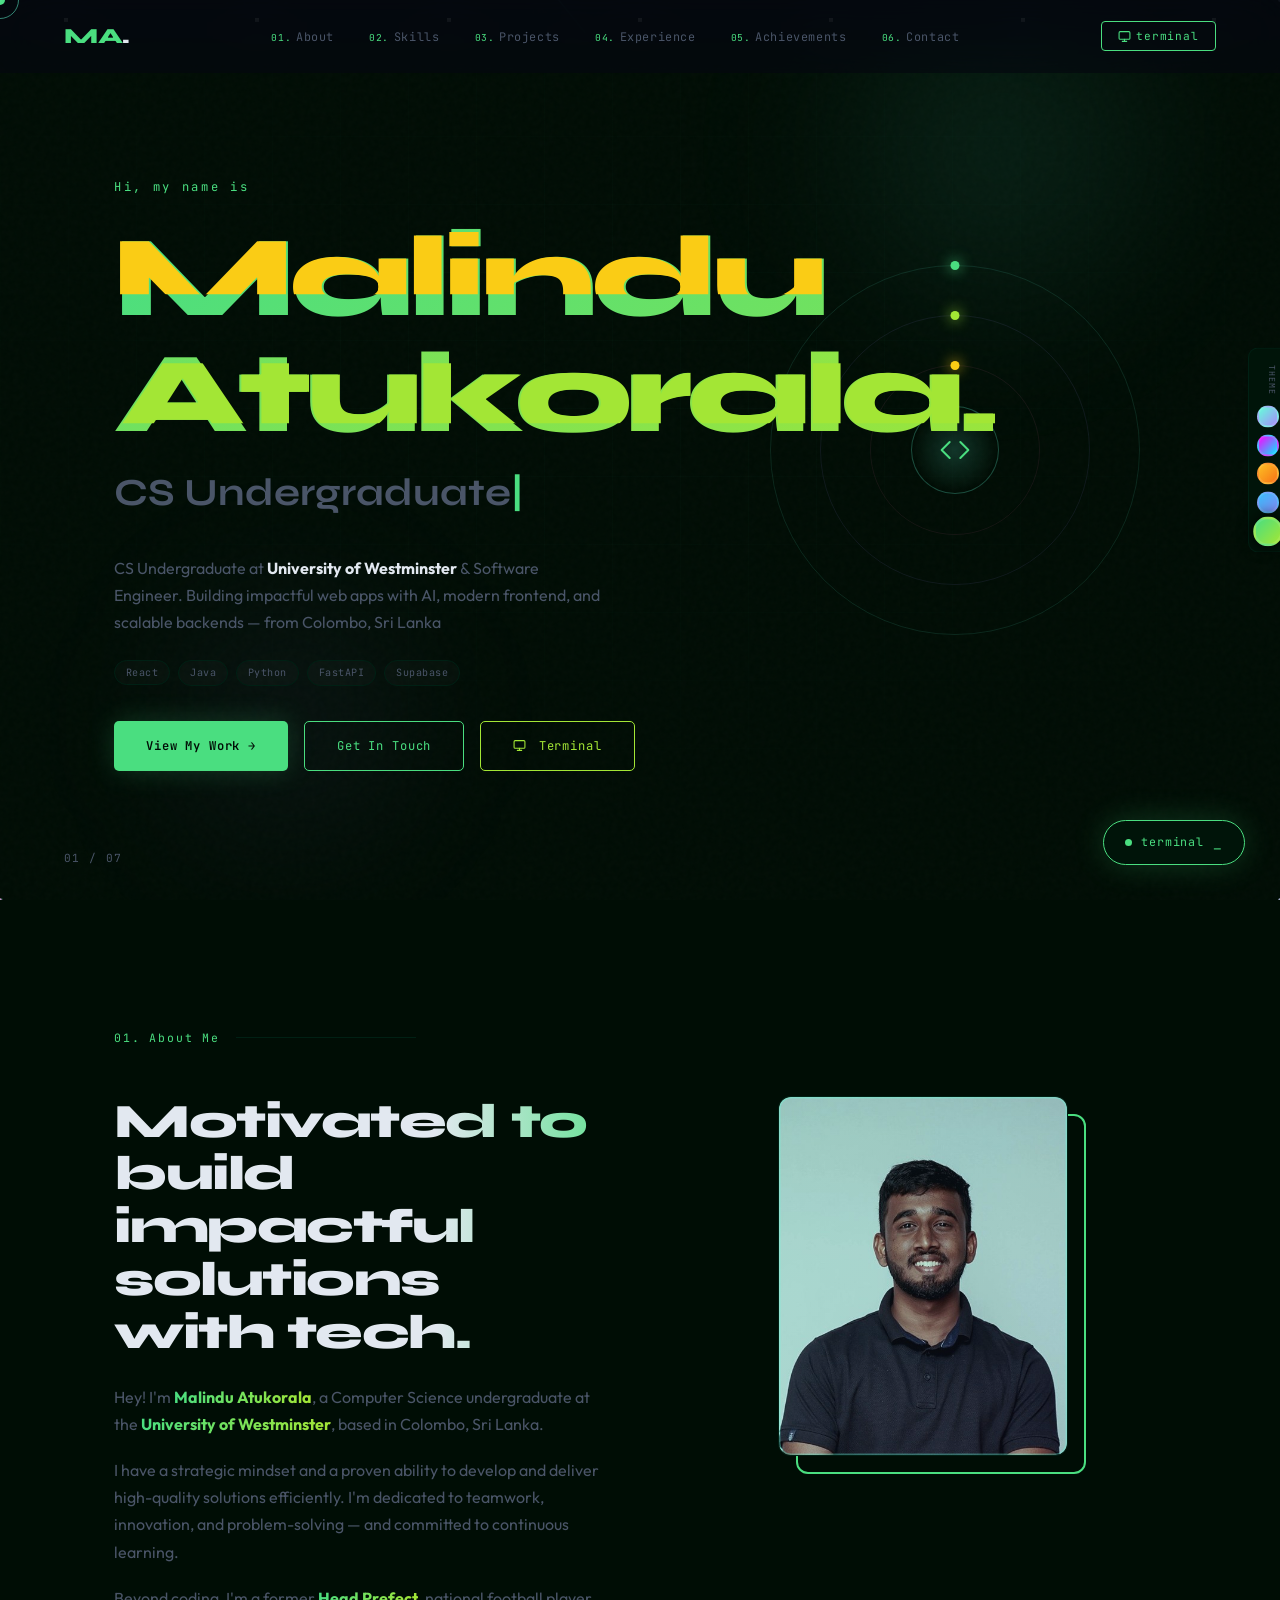
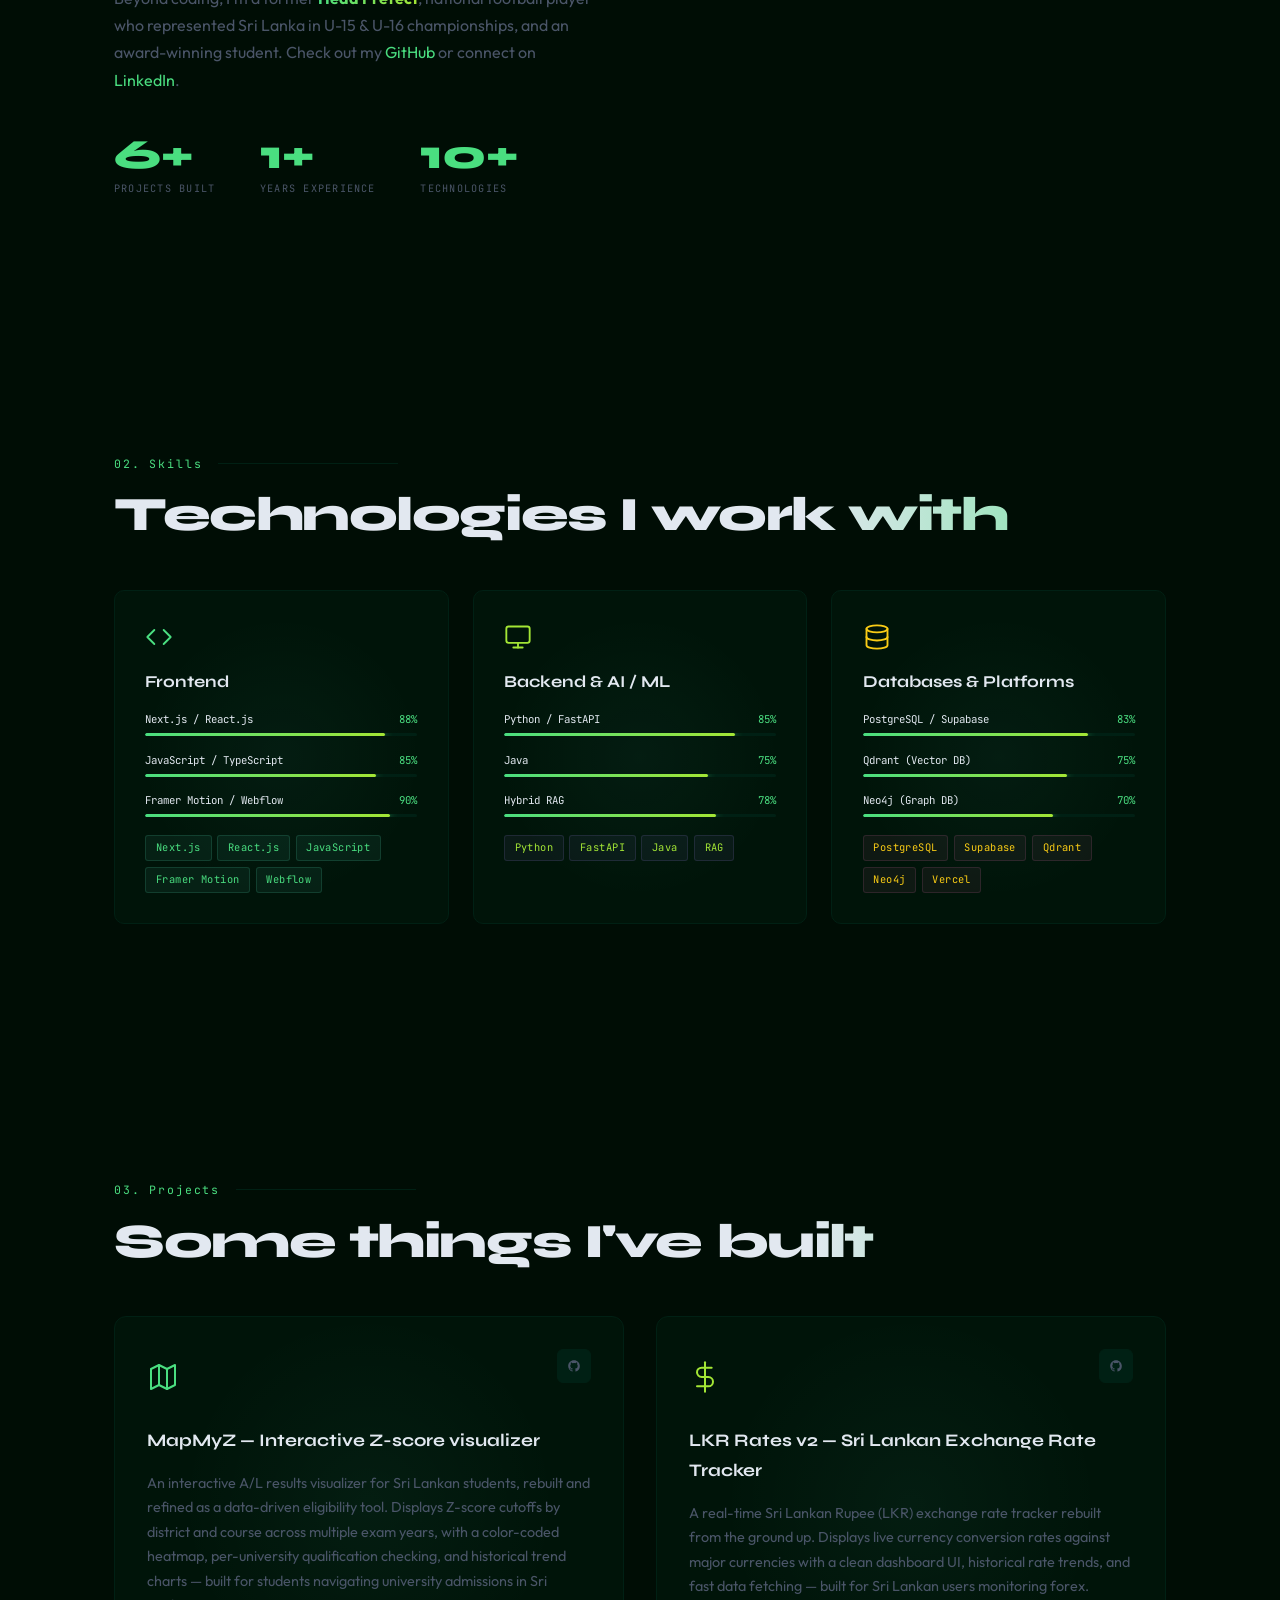
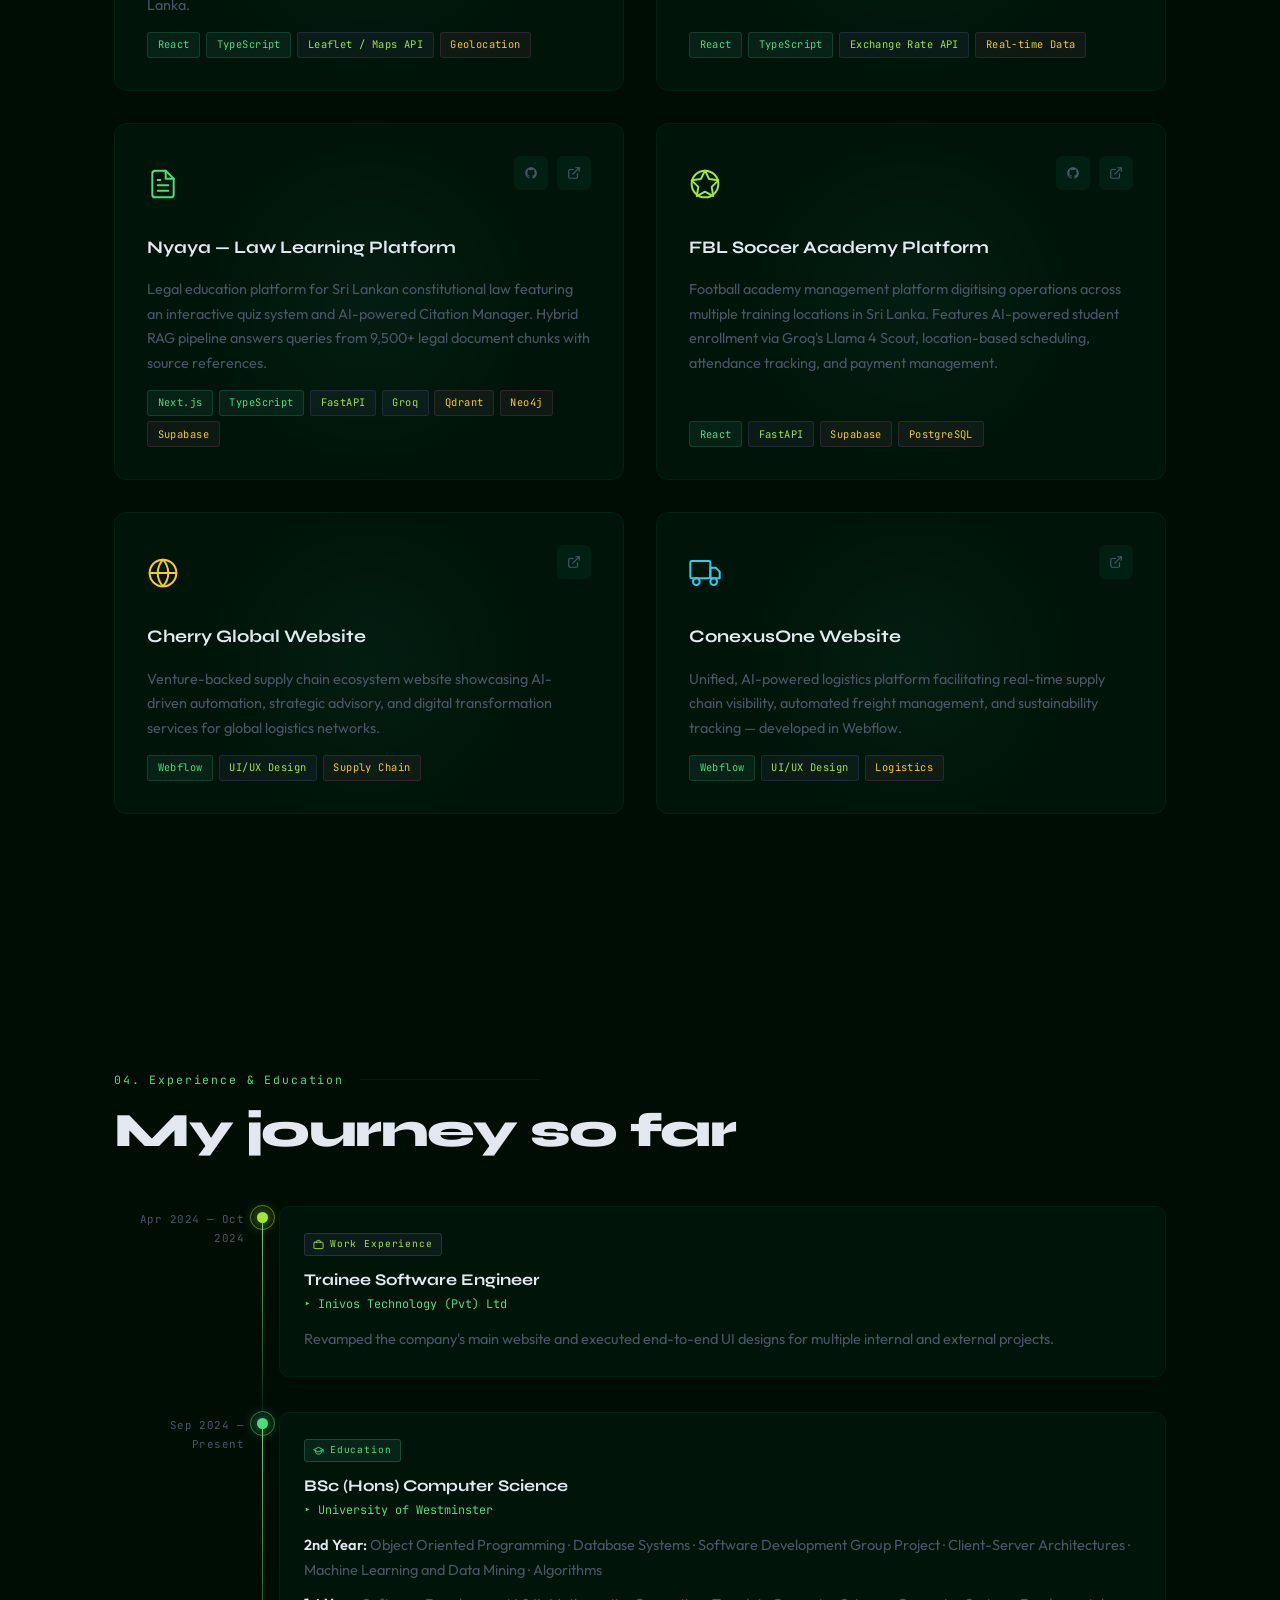
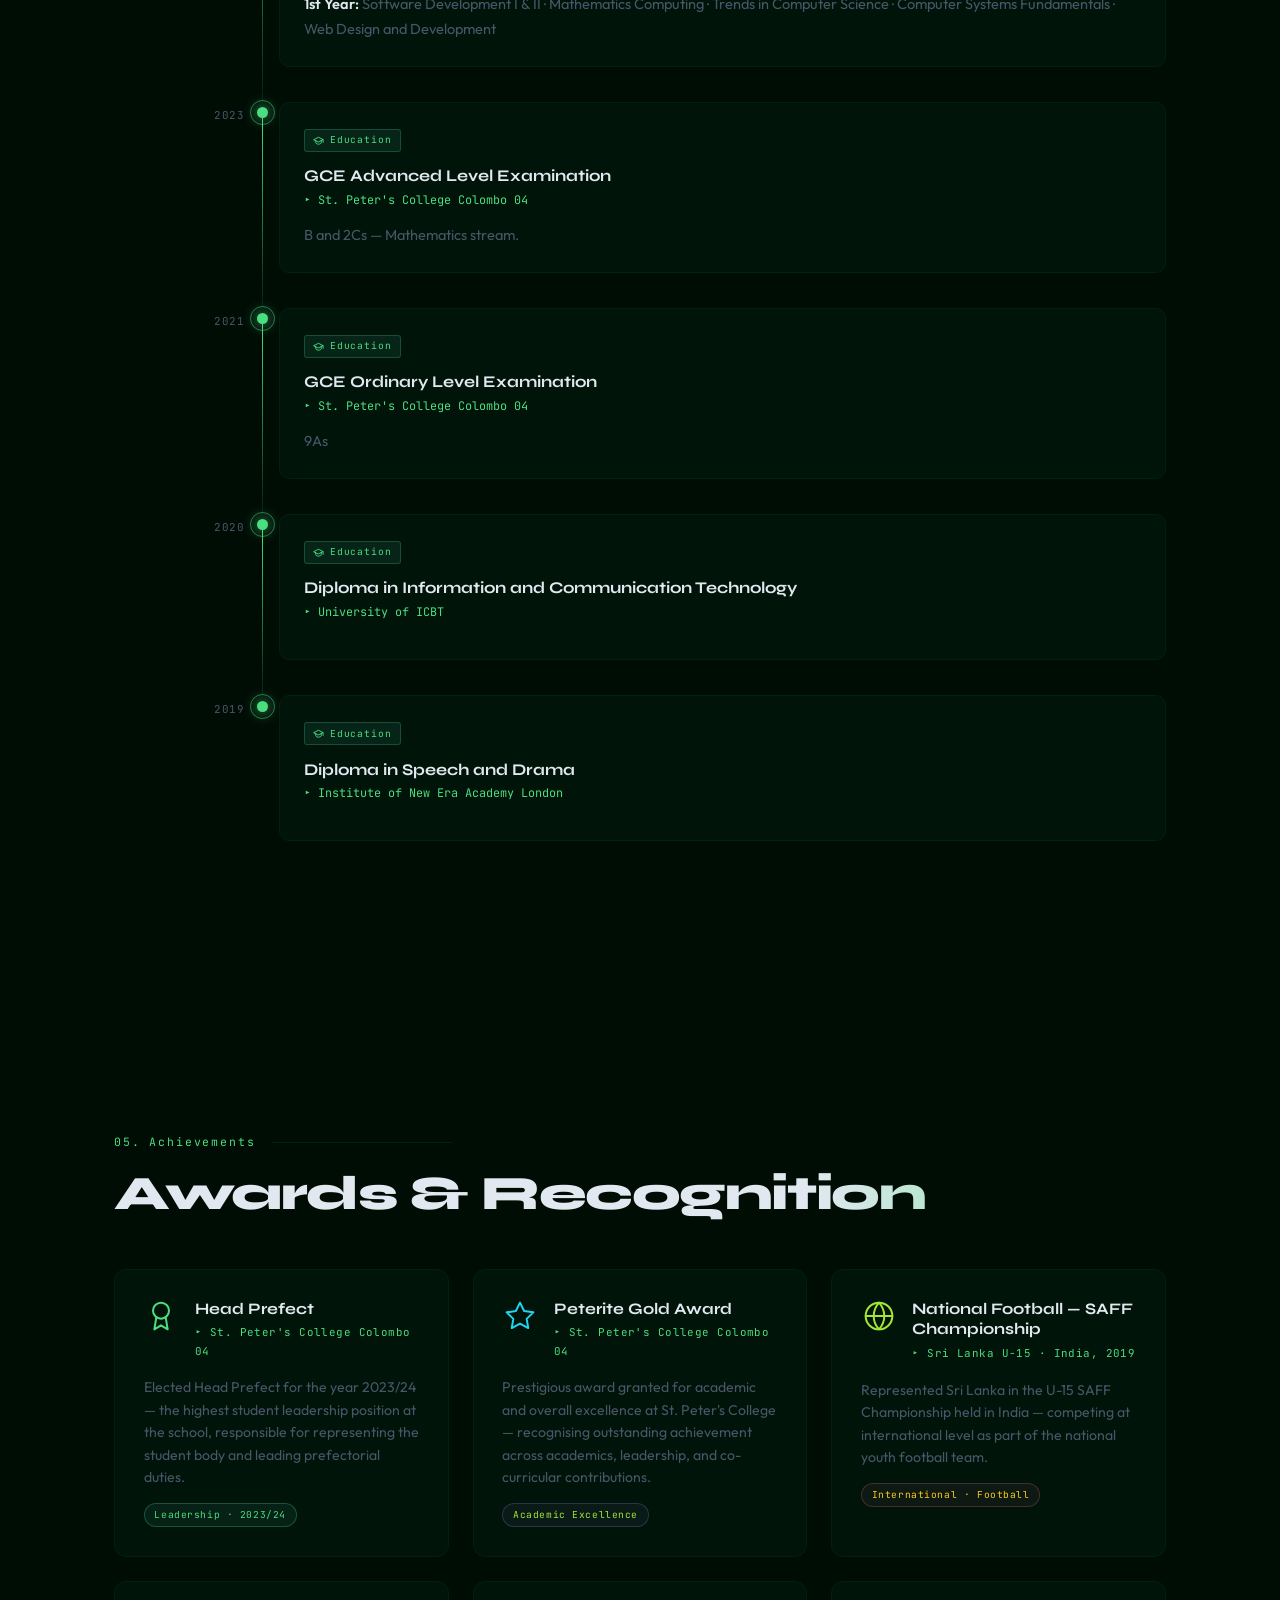
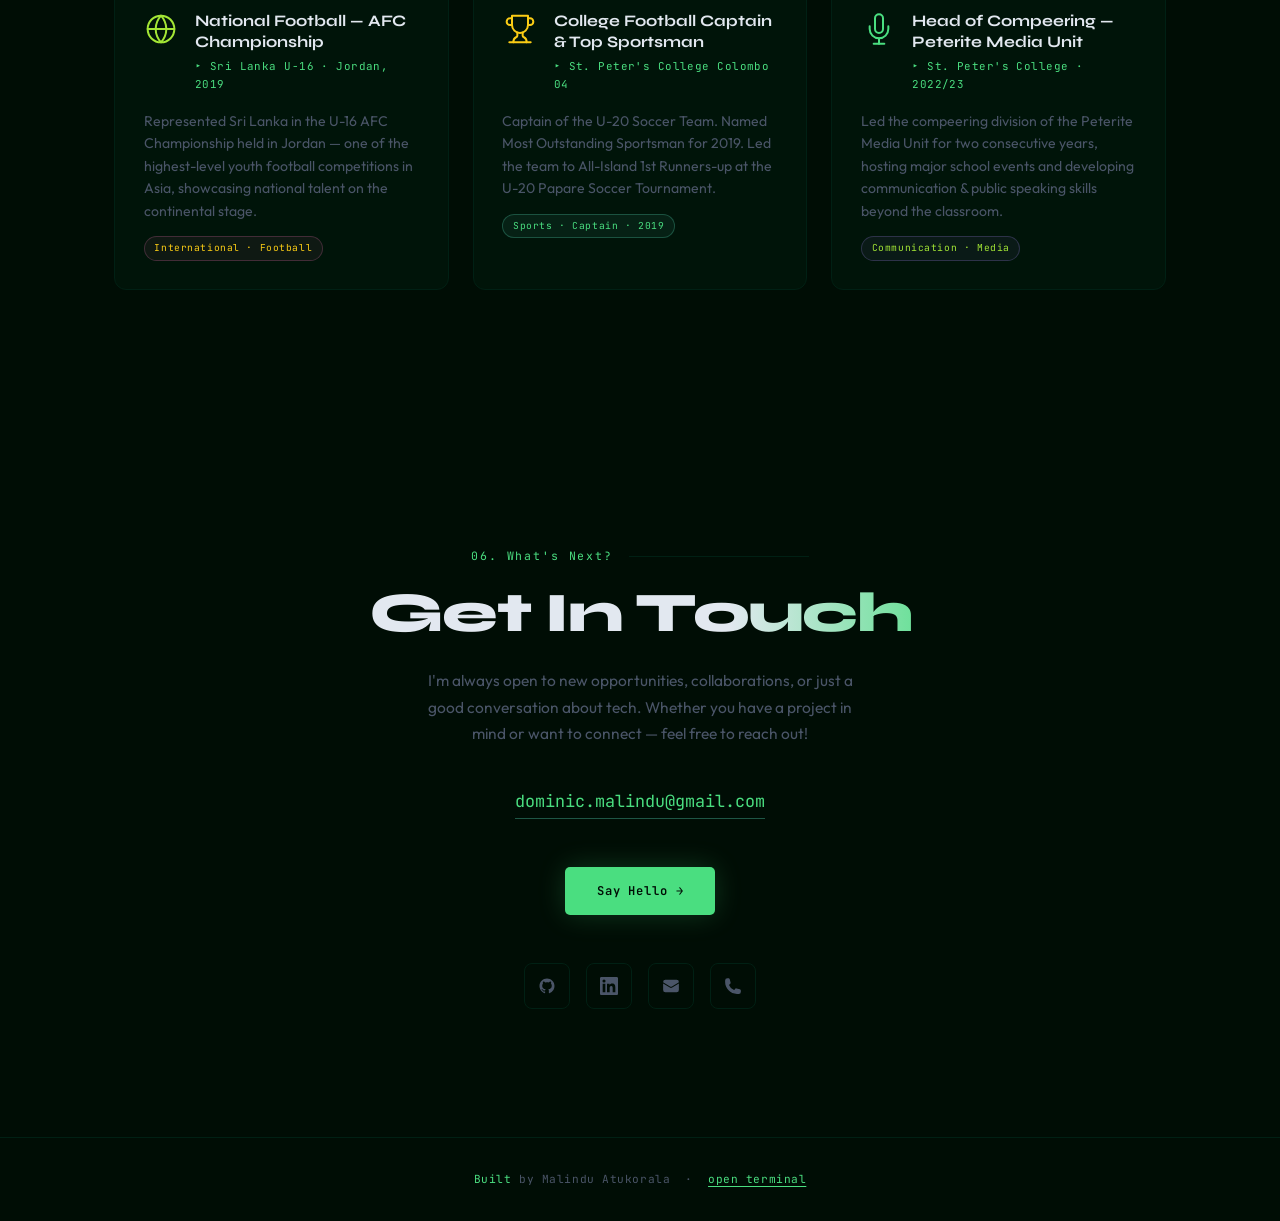
==== index.html @ 2867c4b2 "Personal Portfolio" ====
<!DOCTYPE html>
<html lang="en">
<head>
<meta charset="UTF-8"/>
<meta name="viewport" content="width=device-width,initial-scale=1.0"/>
<title>Malindu Atukorala — CS Undergraduate & Software Engineer</title>
<link href="https://fonts.googleapis.com/css2?family=Syne:wght@400;600;700;800&family=JetBrains+Mono:ital,wght@0,300;0,400;0,600;1,300&family=Outfit:wght@300;400;500;600&display=swap" rel="stylesheet"/>
<link rel="stylesheet" href="css/styles.css"/>
</head>
<body>
<!-- LOADER -->
<div id="loader">
  <div class="ld-logo">MA.</div>
  <div class="ld-msg" id="ld-msg">initializing...</div>
  <div class="ld-track"><div class="ld-fill" id="ld-fill"></div></div>
  <div class="ld-pct" id="ld-pct">0%</div>
</div>

<!-- CURSOR -->
<div id="cursor"></div><div id="cursor-ring"></div>

<!-- PROGRESS BAR -->
<div id="progress-bar"></div>

<!-- BG -->
<canvas id="bg-canvas"></canvas>
<div class="grid-bg"></div>

<!-- ══════════════ CLI TERMINAL ══════════════ -->
<div id="term-overlay" role="dialog" aria-label="Portfolio Terminal">
  <div class="term-win" id="term-win">
    <div class="term-bar" id="term-bar">
      <div class="tdots"><span class="tdot r"></span><span class="tdot y"></span><span class="tdot g"></span></div>
      <span class="ttitle">malindu@portfolio — bash — 80×24</span>
      <button class="term-close-btn" id="term-close">⌘W close</button>
    </div>
    <div class="term-tabs">
      <button class="term-tab active">bash</button>
      <button class="term-tab" onclick="runCmd('about')">about</button>
      <button class="term-tab" onclick="runCmd('projects')">projects</button>
      <button class="term-tab" onclick="runCmd('contact')">contact</button>
    </div>
    <div class="term-out" id="term-out"></div>
    <div class="term-in-row">
      <span class="term-in-icon">❯</span>
      <input id="term-input" type="text" autocomplete="off" spellcheck="false" placeholder="type 'help' to get started…" aria-label="Terminal input"/>
      <span class="term-hint">tab · ↑↓ · ⌘K</span>
    </div>
    <div id="term-resize"></div>
  </div>
</div>

<!-- THEME SWITCHER -->
<div id="theme-panel">
  <span id="theme-label">THEME</span>
  <button class="theme-swatch active" data-t="default" data-tip="Default"></button>
  <button class="theme-swatch" data-t="cyber"   data-tip="Cyber"></button>
  <button class="theme-swatch" data-t="amber"   data-tip="Amber"></button>
  <button class="theme-swatch" data-t="ocean"   data-tip="Ocean"></button>
  <button class="theme-swatch" data-t="green"   data-tip="Matrix"></button>
</div>

<!-- SECTION DOTS -->
<nav id="sec-dots">
  <button class="sec-dot" data-sec="hero"         data-label="Home"></button>
  <button class="sec-dot" data-sec="about"        data-label="About"></button>
  <button class="sec-dot" data-sec="skills"       data-label="Skills"></button>
  <button class="sec-dot" data-sec="projects"     data-label="Projects"></button>
  <button class="sec-dot" data-sec="experience"   data-label="Experience"></button>
  <button class="sec-dot" data-sec="achievements" data-label="Achievements"></button>
  <button class="sec-dot" data-sec="contact"      data-label="Contact"></button>
</nav>

<!-- COMMAND PALETTE (Ctrl+K) -->
<div id="palette-overlay" role="dialog" aria-label="Command Palette">
  <div class="palette-box">
    <div class="palette-search-row">
      <span class="palette-icon">⌘</span>
      <input id="palette-input" type="text" placeholder="Search commands, sections…" autocomplete="off" spellcheck="false"/>
      <span class="palette-hint">ESC to close</span>
    </div>
    <div class="palette-results" id="palette-results"></div>
    <div class="palette-footer">
      <span>↑↓ navigate</span>
      <span>↵ select</span>
      <span>⌘K toggle</span>
    </div>
  </div>
</div>

<!-- FAB -->
<button id="term-fab" title="Open Terminal (Ctrl+`)">
  <div class="fab-dot"></div>
  <span>terminal</span><span style="font-size:.9rem">_</span>
</button>

<!-- NAV -->
<nav id="navbar">
  <a href="#hero" class="nav-logo">MA<span style="color:var(--text)">.</span></a>
  <ul class="nav-links">
    <li><a href="#about"        data-n="01.">About</a></li>
    <li><a href="#skills"       data-n="02.">Skills</a></li>
    <li><a href="#projects"     data-n="03.">Projects</a></li>
    <li><a href="#experience"   data-n="04.">Experience</a></li>
    <li><a href="#achievements" data-n="05.">Achievements</a></li>
    <li><a href="#contact"      data-n="06.">Contact</a></li>
  </ul>
  <button class="nav-term-btn" id="nav-term-btn"><svg width="13" height="13" viewBox="0 0 24 24" fill="none" stroke="currentColor" stroke-width="2" stroke-linecap="round" stroke-linejoin="round" style="display:inline-block;vertical-align:middle;margin-right:.3rem"><rect x="2" y="3" width="20" height="14" rx="2"/><path d="M8 21h8M12 17v4"/></svg>terminal</button>
</nav>

<div class="wrapper">

  <!-- HERO -->
  <section id="hero">
    <div class="blob blob-1"></div><div class="blob blob-2"></div>
    <div class="hero-deco">
      <div class="deco-ring"><div class="deco-dot"></div></div>
      <div class="deco-ring"><div class="deco-dot"></div></div>
      <div class="deco-ring"><div class="deco-dot"></div></div>
      <div class="deco-core"><svg width="32" height="32" viewBox="0 0 24 24" fill="none" stroke="var(--accent)" stroke-width="1.5" stroke-linecap="round" stroke-linejoin="round"><polyline points="16 18 22 12 16 6"/><polyline points="8 6 2 12 8 18"/></svg></div>
    </div>
    <p class="hero-eyebrow">Hi, my name is</p>
    <h1 class="hero-name glitch" data-t="Malindu Atukorala."><span class="grad">Malindu Atukorala.</span></h1>
    <h2 class="hero-sub" id="typed-el"><span class="t-cur">|</span></h2>
    <p class="hero-desc">CS Undergraduate at <strong>University of Westminster</strong> &amp; Software Engineer. Building impactful web apps with AI, modern frontend, and scalable backends — from Colombo, Sri Lanka</p>
    <div class="badge-row">
      <span class="badge">React</span><span class="badge">Java</span><span class="badge">Python</span><span class="badge">FastAPI</span><span class="badge">Supabase</span>
    </div>
    <div class="hero-ctas">
      <a href="#projects" class="btn btn-p magnetic">View My Work →</a>
      <a href="#contact"  class="btn btn-o magnetic">Get In Touch</a>
      <button class="btn btn-o2 magnetic" id="hero-term-btn"><svg width="13" height="13" viewBox="0 0 24 24" fill="none" stroke="currentColor" stroke-width="2" stroke-linecap="round" stroke-linejoin="round" style="display:inline-block;vertical-align:middle;margin-right:.3rem"><rect x="2" y="3" width="20" height="14" rx="2"/><path d="M8 21h8M12 17v4"/></svg>Terminal</button>
    </div>

  </section>

  <!-- ABOUT -->
  <section id="about">
    <div class="sec-lbl rv">01. About Me</div>
    <div class="about-grid">
      <div class="rv-l">
        <h2 class="sec-title" style="margin-bottom:1.5rem">Motivated to build<br/><span style="color:var(--accent)">impactful solutions</span> with tech.</h2>
        <div class="about-text">
          <p>Hey! I'm <strong>Malindu Atukorala</strong>, a Computer Science undergraduate at the <strong>University of Westminster</strong>, based in Colombo, Sri Lanka.</p>
          <p>I have a strategic mindset and a proven ability to develop and deliver high-quality solutions efficiently. I'm dedicated to teamwork, innovation, and problem-solving — and committed to continuous learning.</p>
          <p>Beyond coding, I'm a former <strong>Head Prefect</strong>, national football player who represented Sri Lanka in U-15 &amp; U-16 championships, and an award-winning student. Check out my <a href="https://github.com/malindu-atu" target="_blank">GitHub</a> or connect on <a href="https://linkedin.com/in/malindu-atukorala" target="_blank">LinkedIn</a>.</p>
        </div>
        <div class="stats-row">
          <div><span class="sn" data-target="6">0</span><span class="sl">PROJECTS BUILT</span></div>
          <div><span class="sn" data-target="1">0</span><span class="sl">YEARS EXPERIENCE</span></div>
          <div><span class="sn" data-target="10">0</span><span class="sl">TECHNOLOGIES</span></div>
        </div>
      </div>
      <div class="about-img-wrap rv-r">
        <div class="about-img-box" style="overflow:hidden;padding:0;background:transparent;">
          <img src="assets/ProfilePic.jpeg" alt="Malindu Atukorala" style="width:100%;height:100%;object-fit:cover;object-position:center 15%;display:block;border-radius:12px;"/>
          <div style="position:absolute;inset:0;border-radius:12px;box-shadow:inset 0 0 0 1.5px rgba(100,255,218,0.35);pointer-events:none;"></div>
        </div>
        <div class="img-frame"></div>
      </div>
    </div>
  </section>

  <!-- SKILLS -->
  <section id="skills">
    <div class="sec-lbl rv">02. Skills</div>
    <h2 class="sec-title rv">Technologies I work with</h2>
    <div class="skills-grid">
      <div class="skill-card rv-s">
        <div class="skill-icon"><svg width="28" height="28" viewBox="0 0 24 24" fill="none" stroke="var(--accent)" stroke-width="1.6" stroke-linecap="round" stroke-linejoin="round"><polyline points="16 18 22 12 16 6"/><polyline points="8 6 2 12 8 18"/></svg></div><h3>Frontend</h3>
        <div class="bar-list">
          <div><div class="bar-hdr"><span>Next.js / React.js</span><span>88%</span></div><div class="bar-track"><div class="bar-fill" data-w="88"></div></div></div>
          <div><div class="bar-hdr"><span>JavaScript / TypeScript</span><span>85%</span></div><div class="bar-track"><div class="bar-fill" data-w="85"></div></div></div>
          <div><div class="bar-hdr"><span>Framer Motion / Webflow</span><span>90%</span></div><div class="bar-track"><div class="bar-fill" data-w="90"></div></div></div>
        </div>
        <div class="tags"><span class="tag">Next.js</span><span class="tag">React.js</span><span class="tag">JavaScript</span><span class="tag">Framer Motion</span><span class="tag">Webflow</span></div>
      </div>
      <div class="skill-card rv-s">
        <div class="skill-icon"><svg width="28" height="28" viewBox="0 0 24 24" fill="none" stroke="var(--a2)" stroke-width="1.6" stroke-linecap="round" stroke-linejoin="round"><rect x="2" y="3" width="20" height="14" rx="2"/><line x1="8" y1="21" x2="16" y2="21"/><line x1="12" y1="17" x2="12" y2="21"/></svg></div><h3>Backend &amp; AI / ML</h3>
        <div class="bar-list">
          <div><div class="bar-hdr"><span>Python / FastAPI</span><span>85%</span></div><div class="bar-track"><div class="bar-fill" data-w="85"></div></div></div>
          <div><div class="bar-hdr"><span>Java</span><span>75%</span></div><div class="bar-track"><div class="bar-fill" data-w="75"></div></div></div>
          <div><div class="bar-hdr"><span>Hybrid RAG</span><span>78%</span></div><div class="bar-track"><div class="bar-fill" data-w="78"></div></div></div>
        </div>
        <div class="tags"><span class="tag p">Python</span><span class="tag p">FastAPI</span><span class="tag p">Java</span><span class="tag p">RAG</span></div>
      </div>
      <div class="skill-card rv-s">
        <div class="skill-icon"><svg width="28" height="28" viewBox="0 0 24 24" fill="none" stroke="var(--a3)" stroke-width="1.6" stroke-linecap="round" stroke-linejoin="round"><ellipse cx="12" cy="5" rx="9" ry="3"/><path d="M21 12c0 1.66-4 3-9 3s-9-1.34-9-3"/><path d="M3 5v14c0 1.66 4 3 9 3s9-1.34 9-3V5"/></svg></div><h3>Databases &amp; Platforms</h3>
        <div class="bar-list">
          <div><div class="bar-hdr"><span>PostgreSQL / Supabase</span><span>83%</span></div><div class="bar-track"><div class="bar-fill" data-w="83"></div></div></div>
          <div><div class="bar-hdr"><span>Qdrant (Vector DB)</span><span>75%</span></div><div class="bar-track"><div class="bar-fill" data-w="75"></div></div></div>
          <div><div class="bar-hdr"><span>Neo4j (Graph DB)</span><span>70%</span></div><div class="bar-track"><div class="bar-fill" data-w="70"></div></div></div>
        </div>
        <div class="tags"><span class="tag k">PostgreSQL</span><span class="tag k">Supabase</span><span class="tag k">Qdrant</span><span class="tag k">Neo4j</span><span class="tag k">Vercel</span></div>
      </div>
    </div>
  </section>

  <!-- PROJECTS -->
  <section id="projects">
    <div class="sec-lbl rv">03. Projects</div>
    <h2 class="sec-title rv">Some things I've built</h2>
    <div class="proj-grid">

      <!-- MapMyZ -->
      <div class="proj-card rv">
        <div class="proj-head">
          <div class="proj-icon"><svg width="32" height="32" viewBox="0 0 24 24" fill="none" stroke="var(--accent)" stroke-width="1.5" stroke-linecap="round" stroke-linejoin="round"><polygon points="3 6 9 3 15 6 21 3 21 18 15 21 9 18 3 21"/><line x1="9" y1="3" x2="9" y2="18"/><line x1="15" y1="6" x2="15" y2="21"/></svg></div>
          <div class="proj-links">
            <a href="https://github.com/malindu-atu/MapMyZ" target="_blank" class="plink" title="GitHub"><svg width="14" height="14" viewBox="0 0 24 24" fill="currentColor"><path d="M12 2C6.477 2 2 6.484 2 12.017c0 4.425 2.865 8.18 6.839 9.504.5.092.682-.217.682-.483 0-.237-.008-.868-.013-1.703-2.782.605-3.369-1.343-3.369-1.343-.454-1.158-1.11-1.466-1.11-1.466-.908-.62.069-.608.069-.608 1.003.07 1.531 1.032 1.531 1.032.892 1.53 2.341 1.088 2.91.832.092-.647.35-1.088.636-1.338-2.22-.253-4.555-1.113-4.555-4.951 0-1.093.39-1.988 1.029-2.688-.103-.253-.446-1.272.098-2.65 0 0 .84-.27 2.75 1.026A9.564 9.564 0 0112 6.844c.85.004 1.705.115 2.504.337 1.909-1.296 2.747-1.027 2.747-1.027.546 1.379.202 2.398.1 2.651.64.7 1.028 1.595 1.028 2.688 0 3.848-2.339 4.695-4.566 4.943.359.309.678.92.678 1.855 0 1.338-.012 2.419-.012 2.747 0 .268.18.58.688.482A10.019 10.019 0 0022 12.017C22 6.484 17.522 2 12 2z"/></svg></a>
          </div>
        </div>
        <h3>MapMyZ — Interactive Z-score visualizer</h3>
        <p>An interactive A/L results visualizer for Sri Lankan students, rebuilt and refined as a data-driven eligibility tool. Displays Z-score cutoffs by district and course across multiple exam years, with a color-coded heatmap, per-university qualification checking, and historical trend charts — built for students navigating university admissions in Sri Lanka.</p>
        <div class="tags"><span class="tag">React</span><span class="tag">TypeScript</span><span class="tag p">Leaflet / Maps API</span><span class="tag k">Geolocation</span></div>
      </div>

      <!-- LKR Rates v2 -->
      <div class="proj-card rv">
        <div class="proj-head">
          <div class="proj-icon"><svg width="32" height="32" viewBox="0 0 24 24" fill="none" stroke="var(--a2)" stroke-width="1.5" stroke-linecap="round" stroke-linejoin="round"><line x1="12" y1="1" x2="12" y2="23"/><path d="M17 5H9.5a3.5 3.5 0 0 0 0 7h5a3.5 3.5 0 0 1 0 7H6"/></svg></div>
          <div class="proj-links">
            <a href="https://github.com/malindu-atu/lkr-rates-v2" target="_blank" class="plink" title="GitHub"><svg width="14" height="14" viewBox="0 0 24 24" fill="currentColor"><path d="M12 2C6.477 2 2 6.484 2 12.017c0 4.425 2.865 8.18 6.839 9.504.5.092.682-.217.682-.483 0-.237-.008-.868-.013-1.703-2.782.605-3.369-1.343-3.369-1.343-.454-1.158-1.11-1.466-1.11-1.466-.908-.62.069-.608.069-.608 1.003.07 1.531 1.032 1.531 1.032.892 1.53 2.341 1.088 2.91.832.092-.647.35-1.088.636-1.338-2.22-.253-4.555-1.113-4.555-4.951 0-1.093.39-1.988 1.029-2.688-.103-.253-.446-1.272.098-2.65 0 0 .84-.27 2.75 1.026A9.564 9.564 0 0112 6.844c.85.004 1.705.115 2.504.337 1.909-1.296 2.747-1.027 2.747-1.027.546 1.379.202 2.398.1 2.651.64.7 1.028 1.595 1.028 2.688 0 3.848-2.339 4.695-4.566 4.943.359.309.678.92.678 1.855 0 1.338-.012 2.419-.012 2.747 0 .268.18.58.688.482A10.019 10.019 0 0022 12.017C22 6.484 17.522 2 12 2z"/></svg></a>
          </div>
        </div>
        <h3>LKR Rates v2 — Sri Lankan Exchange Rate Tracker</h3>
        <p>A real-time Sri Lankan Rupee (LKR) exchange rate tracker rebuilt from the ground up. Displays live currency conversion rates against major currencies with a clean dashboard UI, historical rate trends, and fast data fetching — built for Sri Lankan users monitoring forex.</p>
        <div class="tags"><span class="tag">React</span><span class="tag">TypeScript</span><span class="tag p">Exchange Rate API</span><span class="tag k">Real-time Data</span></div>
      </div>

      <div class="proj-card rv">
        <div class="proj-head"><div class="proj-icon"><svg width="32" height="32" viewBox="0 0 24 24" fill="none" stroke="var(--accent)" stroke-width="1.5" stroke-linecap="round" stroke-linejoin="round"><path d="M14 2H6a2 2 0 0 0-2 2v16a2 2 0 0 0 2 2h12a2 2 0 0 0 2-2V8z"/><polyline points="14 2 14 8 20 8"/><line x1="16" y1="13" x2="8" y2="13"/><line x1="16" y1="17" x2="8" y2="17"/><polyline points="10 9 9 9 8 9"/></svg></div><div class="proj-links"><a href="https://github.com/malindu-atu" class="plink" title="GitHub"><svg width="14" height="14" viewBox="0 0 24 24" fill="currentColor"><path d="M12 2C6.477 2 2 6.484 2 12.017c0 4.425 2.865 8.18 6.839 9.504.5.092.682-.217.682-.483 0-.237-.008-.868-.013-1.703-2.782.605-3.369-1.343-3.369-1.343-.454-1.158-1.11-1.466-1.11-1.466-.908-.62.069-.608.069-.608 1.003.07 1.531 1.032 1.531 1.032.892 1.53 2.341 1.088 2.91.832.092-.647.35-1.088.636-1.338-2.22-.253-4.555-1.113-4.555-4.951 0-1.093.39-1.988 1.029-2.688-.103-.253-.446-1.272.098-2.65 0 0 .84-.27 2.75 1.026A9.564 9.564 0 0112 6.844c.85.004 1.705.115 2.504.337 1.909-1.296 2.747-1.027 2.747-1.027.546 1.379.202 2.398.1 2.651.64.7 1.028 1.595 1.028 2.688 0 3.848-2.339 4.695-4.566 4.943.359.309.678.92.678 1.855 0 1.338-.012 2.419-.012 2.747 0 .268.18.58.688.482A10.019 10.019 0 0022 12.017C22 6.484 17.522 2 12 2z"/></svg></a><a href="#" class="plink" title="Live"><svg width="14" height="14" viewBox="0 0 24 24" fill="none" stroke="currentColor" stroke-width="2" stroke-linecap="round" stroke-linejoin="round"><path d="M18 13v6a2 2 0 0 1-2 2H5a2 2 0 0 1-2-2V8a2 2 0 0 1 2-2h6"/><polyline points="15 3 21 3 21 9"/><line x1="10" y1="14" x2="21" y2="3"/></svg></a></div></div>
        <h3>Nyaya — Law Learning Platform</h3>
        <p>Legal education platform for Sri Lankan constitutional law featuring an interactive quiz system and AI-powered Citation Manager. Hybrid RAG pipeline answers queries from 9,500+ legal document chunks with source references.</p>
        <div class="tags"><span class="tag">Next.js</span><span class="tag">TypeScript</span><span class="tag p">FastAPI</span><span class="tag p">Groq</span><span class="tag k">Qdrant</span><span class="tag k">Neo4j</span><span class="tag k">Supabase</span></div>
      </div>

      <div class="proj-card rv">
        <div class="proj-head"><div class="proj-icon"><svg width="32" height="32" viewBox="0 0 24 24" fill="none" stroke="var(--a2)" stroke-width="1.5" stroke-linecap="round" stroke-linejoin="round"><circle cx="12" cy="12" r="10"/><polygon points="12 2 15.09 8.26 22 9.27 17 14.14 18.18 21.02 12 17.77 5.82 21.02 7 14.14 2 9.27 8.91 8.26 12 2"/></svg></div><div class="proj-links"><a href="https://github.com/malindu-atu" class="plink" title="GitHub"><svg width="14" height="14" viewBox="0 0 24 24" fill="currentColor"><path d="M12 2C6.477 2 2 6.484 2 12.017c0 4.425 2.865 8.18 6.839 9.504.5.092.682-.217.682-.483 0-.237-.008-.868-.013-1.703-2.782.605-3.369-1.343-3.369-1.343-.454-1.158-1.11-1.466-1.11-1.466-.908-.62.069-.608.069-.608 1.003.07 1.531 1.032 1.531 1.032.892 1.53 2.341 1.088 2.91.832.092-.647.35-1.088.636-1.338-2.22-.253-4.555-1.113-4.555-4.951 0-1.093.39-1.988 1.029-2.688-.103-.253-.446-1.272.098-2.65 0 0 .84-.27 2.75 1.026A9.564 9.564 0 0112 6.844c.85.004 1.705.115 2.504.337 1.909-1.296 2.747-1.027 2.747-1.027.546 1.379.202 2.398.1 2.651.64.7 1.028 1.595 1.028 2.688 0 3.848-2.339 4.695-4.566 4.943.359.309.678.92.678 1.855 0 1.338-.012 2.419-.012 2.747 0 .268.18.58.688.482A10.019 10.019 0 0022 12.017C22 6.484 17.522 2 12 2z"/></svg></a><a href="#" class="plink" title="Live"><svg width="14" height="14" viewBox="0 0 24 24" fill="none" stroke="currentColor" stroke-width="2" stroke-linecap="round" stroke-linejoin="round"><path d="M18 13v6a2 2 0 0 1-2 2H5a2 2 0 0 1-2-2V8a2 2 0 0 1 2-2h6"/><polyline points="15 3 21 3 21 9"/><line x1="10" y1="14" x2="21" y2="3"/></svg></a></div></div>
        <h3>FBL Soccer Academy Platform</h3>
        <p>Football academy management platform digitising operations across multiple training locations in Sri Lanka. Features AI-powered student enrollment via Groq's Llama 4 Scout, location-based scheduling, attendance tracking, and payment management.</p>
        <div class="tags"><span class="tag">React</span><span class="tag p">FastAPI</span><span class="tag k">Supabase</span><span class="tag k">PostgreSQL</span></div>
      </div>

      <div class="proj-card rv">
        <div class="proj-head"><div class="proj-icon"><svg width="32" height="32" viewBox="0 0 24 24" fill="none" stroke="var(--a3)" stroke-width="1.5" stroke-linecap="round" stroke-linejoin="round"><circle cx="12" cy="12" r="10"/><line x1="2" y1="12" x2="22" y2="12"/><path d="M12 2a15.3 15.3 0 0 1 4 10 15.3 15.3 0 0 1-4 10 15.3 15.3 0 0 1-4-10 15.3 15.3 0 0 1 4-10z"/></svg></div><div class="proj-links"><a href="#" class="plink" title="Live"><svg width="14" height="14" viewBox="0 0 24 24" fill="none" stroke="currentColor" stroke-width="2" stroke-linecap="round" stroke-linejoin="round"><path d="M18 13v6a2 2 0 0 1-2 2H5a2 2 0 0 1-2-2V8a2 2 0 0 1 2-2h6"/><polyline points="15 3 21 3 21 9"/><line x1="10" y1="14" x2="21" y2="3"/></svg></a></div></div>
        <h3>Cherry Global Website</h3>
        <p>Venture-backed supply chain ecosystem website showcasing AI-driven automation, strategic advisory, and digital transformation services for global logistics networks.</p>
        <div class="tags"><span class="tag">Webflow</span><span class="tag p">UI/UX Design</span><span class="tag k">Supply Chain</span></div>
      </div>

      <div class="proj-card rv">
        <div class="proj-head"><div class="proj-icon"><svg width="32" height="32" viewBox="0 0 24 24" fill="none" stroke="var(--a4)" stroke-width="1.5" stroke-linecap="round" stroke-linejoin="round"><rect x="1" y="3" width="15" height="13" rx="1"/><path d="M16 8h4l3 3v5h-7V8z"/><circle cx="5.5" cy="18.5" r="2.5"/><circle cx="18.5" cy="18.5" r="2.5"/></svg></div><div class="proj-links"><a href="#" class="plink" title="Live"><svg width="14" height="14" viewBox="0 0 24 24" fill="none" stroke="currentColor" stroke-width="2" stroke-linecap="round" stroke-linejoin="round"><path d="M18 13v6a2 2 0 0 1-2 2H5a2 2 0 0 1-2-2V8a2 2 0 0 1 2-2h6"/><polyline points="15 3 21 3 21 9"/><line x1="10" y1="14" x2="21" y2="3"/></svg></a></div></div>
        <h3>ConexusOne Website</h3>
        <p>Unified, AI-powered logistics platform facilitating real-time supply chain visibility, automated freight management, and sustainability tracking — developed in Webflow.</p>
        <div class="tags"><span class="tag">Webflow</span><span class="tag p">UI/UX Design</span><span class="tag k">Logistics</span></div>
      </div>

    </div>
  </section>

  <!-- EXPERIENCE -->
  <section id="experience">
    <div class="sec-lbl rv">04. Experience &amp; Education</div>
    <h2 class="sec-title rv">My journey so far</h2>
    <div class="exp-wrap">

      <!-- Professional Experience -->
      <div class="exp-row rv">
        <div class="exp-date">Apr 2024 — Oct 2024</div>
        <div class="exp-spine">
          <div class="exp-dot exp-dot--work"></div>
          <div class="exp-vline"></div>
        </div>
        <div class="exp-box">
          <div class="exp-type-badge exp-type-badge--work">
            <svg width="11" height="11" viewBox="0 0 24 24" fill="none" stroke="currentColor" stroke-width="2" stroke-linecap="round" stroke-linejoin="round"><rect x="2" y="7" width="20" height="14" rx="2"/><path d="M16 7V5a2 2 0 0 0-2-2h-4a2 2 0 0 0-2 2v2"/></svg>
            Work Experience
          </div>
          <h3>Trainee Software Engineer</h3>
          <div class="co">▸ Inivos Technology (Pvt) Ltd</div>
          <p>Revamped the company's main website and executed end-to-end UI designs for multiple internal and external projects.</p>
        </div>
      </div>

      <!-- BSc -->
      <div class="exp-row rv" style="transition-delay:.1s">
        <div class="exp-date">Sep 2024 — Present</div>
        <div class="exp-spine">
          <div class="exp-dot"></div>
          <div class="exp-vline"></div>
        </div>
        <div class="exp-box">
          <div class="exp-type-badge">
            <svg width="11" height="11" viewBox="0 0 24 24" fill="none" stroke="currentColor" stroke-width="2" stroke-linecap="round" stroke-linejoin="round"><path d="M22 10v6M2 10l10-5 10 5-10 5z"/><path d="M6 12v5c0 1.66 4 3 6 3s6-1.34 6-3v-5"/></svg>
            Education
          </div>
          <h3>BSc (Hons) Computer Science</h3>
          <div class="co">▸ University of Westminster</div>
          <p><strong style="color:var(--text);font-weight:600">2nd Year:</strong> Object Oriented Programming · Database Systems · Software Development Group Project · Client-Server Architectures · Machine Learning and Data Mining · Algorithms</p>
          <p style="margin-top:.6rem"><strong style="color:var(--text);font-weight:600">1st Year:</strong> Software Development I &amp; II · Mathematics Computing · Trends in Computer Science · Computer Systems Fundamentals · Web Design and Development</p>
        </div>
      </div>

      <!-- GCE A/L -->
      <div class="exp-row rv" style="transition-delay:.2s">
        <div class="exp-date">2023</div>
        <div class="exp-spine">
          <div class="exp-dot"></div>
          <div class="exp-vline"></div>
        </div>
        <div class="exp-box">
          <div class="exp-type-badge">
            <svg width="11" height="11" viewBox="0 0 24 24" fill="none" stroke="currentColor" stroke-width="2" stroke-linecap="round" stroke-linejoin="round"><path d="M22 10v6M2 10l10-5 10 5-10 5z"/><path d="M6 12v5c0 1.66 4 3 6 3s6-1.34 6-3v-5"/></svg>
            Education
          </div>
          <h3>GCE Advanced Level Examination</h3>
          <div class="co">▸ St. Peter's College Colombo 04</div>
          <p>B and 2Cs — Mathematics stream.</p>
        </div>
      </div>

      <!-- GCE O/L -->
      <div class="exp-row rv" style="transition-delay:.3s">
        <div class="exp-date">2021</div>
        <div class="exp-spine">
          <div class="exp-dot"></div>
          <div class="exp-vline"></div>
        </div>
        <div class="exp-box">
          <div class="exp-type-badge">
            <svg width="11" height="11" viewBox="0 0 24 24" fill="none" stroke="currentColor" stroke-width="2" stroke-linecap="round" stroke-linejoin="round"><path d="M22 10v6M2 10l10-5 10 5-10 5z"/><path d="M6 12v5c0 1.66 4 3 6 3s6-1.34 6-3v-5"/></svg>
            Education
          </div>
          <h3>GCE Ordinary Level Examination</h3>
          <div class="co">▸ St. Peter's College Colombo 04</div>
          <p>9As</p>
        </div>
      </div>

      <!-- Diploma ICT -->
      <div class="exp-row rv" style="transition-delay:.4s">
        <div class="exp-date">2020</div>
        <div class="exp-spine">
          <div class="exp-dot"></div>
          <div class="exp-vline"></div>
        </div>
        <div class="exp-box">
          <div class="exp-type-badge">
            <svg width="11" height="11" viewBox="0 0 24 24" fill="none" stroke="currentColor" stroke-width="2" stroke-linecap="round" stroke-linejoin="round"><path d="M22 10v6M2 10l10-5 10 5-10 5z"/><path d="M6 12v5c0 1.66 4 3 6 3s6-1.34 6-3v-5"/></svg>
            Education
          </div>
          <h3>Diploma in Information and Communication Technology</h3>
          <div class="co">▸ University of ICBT</div>
        </div>
      </div>

      <!-- Diploma Speech -->
      <div class="exp-row rv" style="transition-delay:.5s">
        <div class="exp-date">2019</div>
        <div class="exp-spine">
          <div class="exp-dot"></div>
          <div class="exp-vline"></div>
        </div>
        <div class="exp-box">
          <div class="exp-type-badge">
            <svg width="11" height="11" viewBox="0 0 24 24" fill="none" stroke="currentColor" stroke-width="2" stroke-linecap="round" stroke-linejoin="round"><path d="M22 10v6M2 10l10-5 10 5-10 5z"/><path d="M6 12v5c0 1.66 4 3 6 3s6-1.34 6-3v-5"/></svg>
            Education
          </div>
          <h3>Diploma in Speech and Drama</h3>
          <div class="co">▸ Institute of New Era Academy London</div>
        </div>
      </div>

    </div>
  </section>

  <!-- ACHIEVEMENTS -->
  <section id="achievements">
    <div class="sec-lbl rv">05. Achievements</div>
    <h2 class="sec-title rv">Awards &amp; Recognition</h2>
    <div class="ach-grid">

      <div class="ach-card rv-s">
        <div class="ach-header">
          <div class="ach-icon"><svg width="32" height="32" viewBox="0 0 24 24" fill="none" stroke="var(--accent)" stroke-width="1.5" stroke-linecap="round" stroke-linejoin="round"><circle cx="12" cy="8" r="6"/><path d="M15.477 12.89L17 22l-5-3-5 3 1.523-9.11"/></svg></div>
          <div class="ach-meta">
            <div class="ach-title">Head Prefect</div>
            <div class="ach-org">▸ St. Peter's College Colombo 04</div>
          </div>
        </div>
        <p class="ach-desc">Elected Head Prefect for the year 2023/24 — the highest student leadership position at the school, responsible for representing the student body and leading prefectorial duties.</p>
        <span class="ach-badge">Leadership · 2023/24</span>
      </div>

      <div class="ach-card rv-s">
        <div class="ach-header">
          <div class="ach-icon"><svg width="32" height="32" viewBox="0 0 24 24" fill="none" stroke="var(--a4)" stroke-width="1.5" stroke-linecap="round" stroke-linejoin="round"><path d="M12 2l3.09 6.26L22 9.27l-5 4.87 1.18 6.88L12 17.77l-6.18 3.25L7 14.14 2 9.27l6.91-1.01L12 2z"/></svg></div>
          <div class="ach-meta">
            <div class="ach-title">Peterite Gold Award</div>
            <div class="ach-org">▸ St. Peter's College Colombo 04</div>
          </div>
        </div>
        <p class="ach-desc">Prestigious award granted for academic and overall excellence at St. Peter's College — recognising outstanding achievement across academics, leadership, and co-curricular contributions.</p>
        <span class="ach-badge p">Academic Excellence</span>
      </div>

      <div class="ach-card rv-s">
        <div class="ach-header">
          <div class="ach-icon"><svg width="32" height="32" viewBox="0 0 24 24" fill="none" stroke="var(--a2)" stroke-width="1.5" stroke-linecap="round" stroke-linejoin="round"><circle cx="12" cy="12" r="10"/><line x1="2" y1="12" x2="22" y2="12"/><path d="M12 2a15.3 15.3 0 0 1 4 10 15.3 15.3 0 0 1-4 10 15.3 15.3 0 0 1-4-10 15.3 15.3 0 0 1 4-10z"/></svg></div>
          <div class="ach-meta">
            <div class="ach-title">National Football — SAFF Championship</div>
            <div class="ach-org">▸ Sri Lanka U-15 · India, 2019</div>
          </div>
        </div>
        <p class="ach-desc">Represented Sri Lanka in the U-15 SAFF Championship held in India — competing at international level as part of the national youth football team.</p>
        <span class="ach-badge k">International · Football</span>
      </div>

      <div class="ach-card rv-s">
        <div class="ach-header">
          <div class="ach-icon"><svg width="32" height="32" viewBox="0 0 24 24" fill="none" stroke="var(--a2)" stroke-width="1.5" stroke-linecap="round" stroke-linejoin="round"><circle cx="12" cy="12" r="10"/><line x1="2" y1="12" x2="22" y2="12"/><path d="M12 2a15.3 15.3 0 0 1 4 10 15.3 15.3 0 0 1-4 10 15.3 15.3 0 0 1-4-10 15.3 15.3 0 0 1 4-10z"/></svg></div>
          <div class="ach-meta">
            <div class="ach-title">National Football — AFC Championship</div>
            <div class="ach-org">▸ Sri Lanka U-16 · Jordan, 2019</div>
          </div>
        </div>
        <p class="ach-desc">Represented Sri Lanka in the U-16 AFC Championship held in Jordan — one of the highest-level youth football competitions in Asia, showcasing national talent on the continental stage.</p>
        <span class="ach-badge k">International · Football</span>
      </div>

      <div class="ach-card rv-s">
        <div class="ach-header">
          <div class="ach-icon"><svg width="32" height="32" viewBox="0 0 24 24" fill="none" stroke="var(--a3)" stroke-width="1.5" stroke-linecap="round" stroke-linejoin="round"><path d="M6 9H4.5a2.5 2.5 0 0 1 0-5H6"/><path d="M18 9h1.5a2.5 2.5 0 0 0 0-5H18"/><path d="M4 22h16"/><path d="M10 14.66V17c0 .55-.47.98-.97 1.21C7.85 18.75 7 20.24 7 22"/><path d="M14 14.66V17c0 .55.47.98.97 1.21C16.15 18.75 17 20.24 17 22"/><path d="M18 2H6v7a6 6 0 0 0 12 0V2z"/></svg></div>
          <div class="ach-meta">
            <div class="ach-title">College Football Captain &amp; Top Sportsman</div>
            <div class="ach-org">▸ St. Peter's College Colombo 04</div>
          </div>
        </div>
        <p class="ach-desc">Captain of the U-20 Soccer Team. Named Most Outstanding Sportsman for 2019. Led the team to All-Island 1st Runners-up at the U-20 Papare Soccer Tournament.</p>
        <span class="ach-badge">Sports · Captain · 2019</span>
      </div>

      <div class="ach-card rv-s">
        <div class="ach-header">
          <div class="ach-icon"><svg width="32" height="32" viewBox="0 0 24 24" fill="none" stroke="var(--accent)" stroke-width="1.5" stroke-linecap="round" stroke-linejoin="round"><path d="M12 1a3 3 0 0 0-3 3v8a3 3 0 0 0 6 0V4a3 3 0 0 0-3-3z"/><path d="M19 10v2a7 7 0 0 1-14 0v-2"/><line x1="12" y1="19" x2="12" y2="23"/><line x1="8" y1="23" x2="16" y2="23"/></svg></div>
          <div class="ach-meta">
            <div class="ach-title">Head of Compeering — Peterite Media Unit</div>
            <div class="ach-org">▸ St. Peter's College · 2022/23</div>
          </div>
        </div>
        <p class="ach-desc">Led the compeering division of the Peterite Media Unit for two consecutive years, hosting major school events and developing communication &amp; public speaking skills beyond the classroom.</p>
        <span class="ach-badge p">Communication · Media</span>
      </div>

    </div>
  </section>

  <!-- CONTACT -->
  <section id="contact">
    <div class="sec-lbl rv" style="justify-content:center">06. What's Next?</div>
    <h2 class="sec-title rv" style="font-size:clamp(2rem,5vw,3.5rem)">Get In Touch</h2>
    <p class="contact-sub rv">I'm always open to new opportunities, collaborations, or just a good conversation about tech. Whether you have a project in mind or want to connect — feel free to reach out!</p>
    <div class="rv">
      <a href="mailto:dominic.malindu@gmail.com" class="contact-email">dominic.malindu@gmail.com</a><br/>
      <a href="mailto:dominic.malindu@gmail.com" class="btn btn-p magnetic" style="margin-top:1rem">Say Hello &rarr;</a>
    </div>
    <div class="socials rv">
      <a href="https://github.com/malindu-atu" target="_blank" class="soc-lnk" title="GitHub">
        <svg viewBox="0 0 24 24" width="18" height="18" fill="currentColor"><path d="M12 2C6.477 2 2 6.484 2 12.017c0 4.425 2.865 8.18 6.839 9.504.5.092.682-.217.682-.483 0-.237-.008-.868-.013-1.703-2.782.605-3.369-1.343-3.369-1.343-.454-1.158-1.11-1.466-1.11-1.466-.908-.62.069-.608.069-.608 1.003.07 1.531 1.032 1.531 1.032.892 1.53 2.341 1.088 2.91.832.092-.647.35-1.088.636-1.338-2.22-.253-4.555-1.113-4.555-4.951 0-1.093.39-1.988 1.029-2.688-.103-.253-.446-1.272.098-2.65 0 0 .84-.27 2.75 1.026A9.564 9.564 0 0112 6.844c.85.004 1.705.115 2.504.337 1.909-1.296 2.747-1.027 2.747-1.027.546 1.379.202 2.398.1 2.651.64.7 1.028 1.595 1.028 2.688 0 3.848-2.339 4.695-4.566 4.943.359.309.678.92.678 1.855 0 1.338-.012 2.419-.012 2.747 0 .268.18.58.688.482A10.019 10.019 0 0022 12.017C22 6.484 17.522 2 12 2z"/></svg>
      </a>
      <a href="https://linkedin.com/in/malindu-atukorala" target="_blank" class="soc-lnk" title="LinkedIn">
        <svg viewBox="0 0 24 24" width="18" height="18" fill="currentColor"><path d="M20.447 20.452h-3.554v-5.569c0-1.328-.027-3.037-1.852-3.037-1.853 0-2.136 1.445-2.136 2.939v5.667H9.351V9h3.414v1.561h.046c.477-.9 1.637-1.85 3.37-1.85 3.601 0 4.267 2.37 4.267 5.455v6.286zM5.337 7.433a2.062 2.062 0 01-2.063-2.065 2.064 2.064 0 112.063 2.065zm1.782 13.019H3.555V9h3.564v11.452zM22.225 0H1.771C.792 0 0 .774 0 1.729v20.542C0 23.227.792 24 1.771 24h20.451C23.2 24 24 23.227 24 22.271V1.729C24 .774 23.2 0 22.222 0h.003z"/></svg>
      </a>
      <a href="mailto:dominic.malindu@gmail.com" class="soc-lnk" title="Email">
        <svg viewBox="0 0 24 24" width="18" height="18" fill="currentColor"><path d="M1.5 8.67v8.58a3 3 0 003 3h15a3 3 0 003-3V8.67l-8.928 5.493a3 3 0 01-3.144 0L1.5 8.67z"/><path d="M22.5 6.908V6.75a3 3 0 00-3-3h-15a3 3 0 00-3 3v.158l9.714 5.978a1.5 1.5 0 001.572 0L22.5 6.908z"/></svg>
      </a>
      <a href="tel:+94776705206" class="soc-lnk" title="Phone">
        <svg viewBox="0 0 24 24" width="18" height="18" fill="currentColor"><path fill-rule="evenodd" d="M1.5 4.5a3 3 0 013-3h1.372c.86 0 1.61.586 1.819 1.42l1.105 4.423a1.875 1.875 0 01-.694 1.955l-1.293.97c-.135.101-.164.249-.126.352a11.285 11.285 0 006.697 6.697c.103.038.25.009.352-.126l.97-1.293a1.875 1.875 0 011.955-.694l4.423 1.105c.834.209 1.42.959 1.42 1.82V19.5a3 3 0 01-3 3h-2.25C8.552 22.5 1.5 15.448 1.5 6.75V4.5z" clip-rule="evenodd"/></svg>
      </a>
    </div>
  </section>
</div>

<footer><span>Built</span> by Malindu Atukorala &nbsp;&middot;&nbsp;  <span style="cursor:none;text-decoration:underline;text-underline-offset:3px" onclick="openTerm()">open terminal</span></footer>
<script src="js/main.js"></script>
</body>
</html>
---- css/styles.css ----
/* ══════════════════════════════════════════════
   ROOT / RESET
══════════════════════════════════════════════ */
*,*::before,*::after{box-sizing:border-box;margin:0;padding:0}
:root{
  --bg:#060810;--surface:#0c0f1a;--card:#101420;--border:#1a2035;
  --accent:#64ffda;--a2:#a78bfa;--a3:#f472b6;--a4:#fbbf24;
  --text:#e2e8f0;--muted:#4a5568;--dim:#2a3347;
  --glow:rgba(100,255,218,.2);--glow2:rgba(167,139,250,.14);
  --fh:'Syne',sans-serif;--fb:'Outfit',sans-serif;--fm:'JetBrains Mono',monospace;
}
html{scroll-behavior:smooth}
body{background:var(--bg);color:var(--text);font-family:var(--fb);font-size:16px;line-height:1.7;overflow-x:hidden;cursor:none}
::selection{background:rgba(100,255,218,.18);color:var(--accent)}
::-webkit-scrollbar{width:3px}
::-webkit-scrollbar-track{background:var(--bg)}
::-webkit-scrollbar-thumb{background:var(--accent);border-radius:99px}

/* ══════════════════════════════════════════════
   CANVAS / GRID / NOISE
══════════════════════════════════════════════ */
#bg-canvas{position:fixed;inset:0;z-index:0;pointer-events:none}
.grid-bg{
  position:fixed;inset:0;z-index:0;pointer-events:none;
  background-image:linear-gradient(rgba(100,255,218,.016) 1px,transparent 1px),
    linear-gradient(90deg,rgba(100,255,218,.016) 1px,transparent 1px);
  background-size:68px 68px;
  mask-image:radial-gradient(ellipse 80% 70% at 50% 40%,black 20%,transparent 100%);
}
body::after{
  content:'';position:fixed;inset:0;z-index:1;pointer-events:none;
  background:url("data:image/svg+xml,%3Csvg viewBox='0 0 200 200' xmlns='http://www.w3.org/2000/svg'%3E%3Cfilter id='n'%3E%3CfeTurbulence type='fractalNoise' baseFrequency='0.85' numOctaves='4' stitchTiles='stitch'/%3E%3C/filter%3E%3Crect width='100%25' height='100%25' filter='url(%23n)'/%3E%3C/svg%3E");
  opacity:.022;
}

/* ══════════════════════════════════════════════
   PROGRESS BAR
══════════════════════════════════════════════ */
#progress-bar{position:fixed;top:0;left:0;height:2px;z-index:1001;background:linear-gradient(90deg,var(--accent),var(--a2),var(--a3));width:0%;box-shadow:0 0 14px var(--accent);transition:width .08s linear}

/* ══════════════════════════════════════════════
   CURSOR
══════════════════════════════════════════════ */
#cursor{position:fixed;top:0;left:0;z-index:9999;width:10px;height:10px;background:var(--accent);border-radius:50%;pointer-events:none;transform:translate(-50%,-50%);mix-blend-mode:screen;transition:transform .1s,background .2s,width .2s,height .2s}
#cursor-ring{position:fixed;top:0;left:0;z-index:9998;width:38px;height:38px;border:1.5px solid rgba(100,255,218,.5);border-radius:50%;pointer-events:none;transform:translate(-50%,-50%);transition:width .28s,height .28s,border-color .28s}
#cursor.hov{width:6px;height:6px;background:var(--a2)}
#cursor-ring.hov{width:58px;height:58px;border-color:var(--a2)}
#cursor.clk{transform:translate(-50%,-50%) scale(.55)}

/* ══════════════════════════════════════════════
   LOADER
══════════════════════════════════════════════ */
#loader{position:fixed;inset:0;z-index:9990;background:var(--bg);display:flex;flex-direction:column;align-items:center;justify-content:center;gap:1.4rem;transition:opacity .7s,visibility .7s}
#loader.gone{opacity:0;visibility:hidden;pointer-events:none}
.ld-logo{font-family:var(--fh);font-size:3.5rem;font-weight:800;background:linear-gradient(135deg,var(--accent),var(--a2));-webkit-background-clip:text;background-clip:text;-webkit-text-fill-color:transparent;animation:ldPulse 1s ease-in-out infinite alternate}
.ld-msg{font-family:var(--fm);font-size:.74rem;color:var(--accent);letter-spacing:.08em;min-height:1.1rem}
.ld-track{width:220px;height:2px;background:var(--border);border-radius:99px;overflow:hidden}
.ld-fill{height:100%;width:0%;background:linear-gradient(90deg,var(--accent),var(--a2));box-shadow:0 0 10px var(--accent);transition:width .1s linear}
.ld-pct{font-family:var(--fm);font-size:.62rem;color:var(--muted);letter-spacing:.1em}
@keyframes ldPulse{from{opacity:.55}to{opacity:1}}

/* ══════════════════════════════════════════════
   NAV
══════════════════════════════════════════════ */
nav{position:fixed;top:0;left:0;right:0;z-index:100;display:flex;align-items:center;justify-content:space-between;padding:1.1rem 5vw;backdrop-filter:blur(20px);-webkit-backdrop-filter:blur(20px);background:rgba(6,8,16,.65);border-bottom:1px solid transparent;transition:border-color .4s}
nav.scrolled{border-color:var(--border)}
.nav-logo{font-family:var(--fh);font-size:1.35rem;font-weight:800;color:var(--accent);text-decoration:none;letter-spacing:-.02em;position:relative}
.nav-logo::after{content:'';position:absolute;bottom:-2px;left:0;width:100%;height:1px;background:var(--accent);transform:scaleX(0);transform-origin:right;transition:transform .4s cubic-bezier(.23,1,.32,1)}
.nav-logo:hover::after{transform:scaleX(1);transform-origin:left}
.nav-links{display:flex;gap:2.2rem;list-style:none;align-items:center}
.nav-links a{font-family:var(--fm);font-size:.74rem;color:var(--muted);text-decoration:none;position:relative;transition:color .3s;letter-spacing:.05em}
.nav-links a::before{content:attr(data-n);color:var(--accent);font-size:.6rem;margin-right:.3rem}
.nav-links a::after{content:'';position:absolute;bottom:-3px;left:0;right:0;height:1px;background:var(--accent);transform:scaleX(0);transform-origin:left;transition:transform .3s cubic-bezier(.23,1,.32,1)}
.nav-links a:hover,.nav-links a.active{color:var(--text)}
.nav-links a:hover::after,.nav-links a.active::after{transform:scaleX(1)}
.nav-term-btn{font-family:var(--fm);font-size:.7rem;padding:.45rem 1rem;border-radius:4px;border:1px solid var(--accent);color:var(--accent);background:transparent;cursor:none;letter-spacing:.08em;transition:background .2s,box-shadow .2s,transform .2s}
.nav-term-btn:hover{background:rgba(100,255,218,.08);box-shadow:0 0 22px var(--glow);transform:translateY(-2px)}

/* ══════════════════════════════════════════════
   WRAPPER / SECTIONS
══════════════════════════════════════════════ */
.wrapper{position:relative;z-index:2}
section{padding:8rem 5vw;max-width:1180px;margin:0 auto}
.sec-lbl{display:flex;align-items:center;gap:1rem;margin-bottom:1rem;font-family:var(--fm);font-size:.72rem;color:var(--accent);letter-spacing:.16em}
.sec-lbl::after{content:'';flex:1;max-width:180px;height:1px;background:var(--border)}
.sec-title{font-family:var(--fh);font-size:clamp(1.8rem,4vw,3rem);font-weight:800;letter-spacing:-.03em;line-height:1.1;background:linear-gradient(90deg,var(--text) 30%,var(--accent) 50%,var(--text) 70%);background-size:220% auto;-webkit-background-clip:text;background-clip:text;-webkit-text-fill-color:transparent;animation:shimmer 5s linear infinite}

/* ══════════════════════════════════════════════
   REVEAL
══════════════════════════════════════════════ */
.rv{opacity:0;transform:translateY(44px);transition:opacity .75s cubic-bezier(.23,1,.32,1),transform .75s cubic-bezier(.23,1,.32,1)}
.rv-l{opacity:0;transform:translateX(-44px);transition:opacity .75s .06s cubic-bezier(.23,1,.32,1),transform .75s .06s cubic-bezier(.23,1,.32,1)}
.rv-r{opacity:0;transform:translateX(44px);transition:opacity .75s .12s cubic-bezier(.23,1,.32,1),transform .75s .12s cubic-bezier(.23,1,.32,1)}
.rv-s{opacity:0;transform:scale(.9);transition:opacity .72s cubic-bezier(.23,1,.32,1),transform .72s cubic-bezier(.23,1,.32,1)}
.rv.in,.rv-l.in,.rv-r.in,.rv-s.in{opacity:1;transform:none}

/* ══════════════════════════════════════════════
   HERO
══════════════════════════════════════════════ */
#hero{min-height:100vh;display:flex;flex-direction:column;justify-content:center;padding:8rem 5vw 5rem;position:relative;overflow:hidden}
.hero-eyebrow{font-family:var(--fm);font-size:.76rem;color:var(--accent);letter-spacing:.22em;margin-bottom:1.4rem;opacity:0;transform:translateY(20px);animation:fadeUp .6s .3s forwards}
.hero-name{font-family:var(--fh);font-size:clamp(3rem,9vw,8.5rem);font-weight:800;line-height:1;letter-spacing:-.04em;opacity:0;transform:translateY(32px);animation:fadeUp .7s .45s forwards}
.hero-name .grad{background:linear-gradient(135deg,var(--accent) 0%,var(--a2) 55%,var(--a3) 100%);background-size:200% 200%;-webkit-background-clip:text;background-clip:text;-webkit-text-fill-color:transparent;animation:gradShift 5s ease infinite}
.hero-sub{font-family:var(--fh);font-size:clamp(1.3rem,3vw,2.5rem);font-weight:700;color:var(--muted);margin-top:.6rem;min-height:3rem;opacity:0;transform:translateY(28px);animation:fadeUp .7s .6s forwards}
.t-cur{color:var(--accent);animation:blink .75s infinite}
.hero-desc{max-width:490px;margin-top:1.8rem;color:var(--muted);font-size:1rem;opacity:0;transform:translateY(20px);animation:fadeUp .7s .78s forwards}
.hero-desc strong{color:var(--text)}
.badge-row{display:flex;gap:.5rem;flex-wrap:wrap;margin-top:1.5rem;opacity:0;animation:fadeUp .6s .96s forwards}
.badge{font-family:var(--fm);font-size:.63rem;padding:.2rem .68rem;border-radius:99px;border:1px solid var(--border);color:var(--muted);background:rgba(255,255,255,.02);letter-spacing:.05em;animation:floatB 5s ease-in-out infinite}
.badge:nth-child(2){animation-delay:.4s}.badge:nth-child(3){animation-delay:.8s}.badge:nth-child(4){animation-delay:1.2s}.badge:nth-child(5){animation-delay:1.6s}
.hero-ctas{display:flex;gap:1rem;margin-top:2.2rem;flex-wrap:wrap;opacity:0;animation:fadeUp .7s 1.1s forwards}

/* orbital deco */
.hero-deco{position:absolute;right:7vw;top:50%;transform:translateY(-50%);width:370px;height:370px;display:flex;align-items:center;justify-content:center;pointer-events:none;opacity:0;animation:fadeIn 1s 1.3s forwards}
.deco-ring{position:absolute;border-radius:50%;border:1px solid rgba(100,255,218,.11);animation:spinR linear infinite}
.deco-ring:nth-child(1){width:370px;height:370px;animation-duration:26s}
.deco-ring:nth-child(2){width:270px;height:270px;animation-duration:19s;animation-direction:reverse;border-color:rgba(167,139,250,.09)}
.deco-ring:nth-child(3){width:170px;height:170px;animation-duration:13s;border-color:rgba(244,114,182,.08)}
.deco-dot{position:absolute;top:-5px;left:50%;transform:translateX(-50%);width:9px;height:9px;border-radius:50%}
.deco-ring:nth-child(1) .deco-dot{background:var(--accent);box-shadow:0 0 14px var(--accent)}
.deco-ring:nth-child(2) .deco-dot{background:var(--a2);box-shadow:0 0 14px var(--a2)}
.deco-ring:nth-child(3) .deco-dot{background:var(--a3);box-shadow:0 0 14px var(--a3)}
.deco-core{width:88px;height:88px;border-radius:50%;background:radial-gradient(circle,rgba(100,255,218,.17),transparent 70%);border:1px solid rgba(100,255,218,.26);display:flex;align-items:center;justify-content:center;font-size:2.2rem;animation:corePulse 3.5s ease-in-out infinite}

/* blobs */
.blob{position:absolute;z-index:-1;pointer-events:none;filter:blur(72px);border-radius:30% 70% 70% 30%/30% 30% 70% 70%}
.blob-1{width:460px;height:460px;background:radial-gradient(circle,rgba(100,255,218,.1),transparent 70%);top:-80px;right:0;animation:morphB 11s ease-in-out infinite,floatB2 8s ease-in-out infinite}
.blob-2{width:360px;height:360px;background:radial-gradient(circle,rgba(167,139,250,.08),transparent 70%);bottom:0;left:5%;animation:morphB 13s ease-in-out infinite reverse,floatB2 9s ease-in-out infinite;animation-delay:-5s,-5s}

/* scroll hint */
.scroll-hint{position:absolute;bottom:2.5rem;left:50%;transform:translateX(-50%);display:flex;flex-direction:column;align-items:center;gap:.5rem;opacity:0;animation:fadeIn 1s 2s forwards}
.scroll-line{width:1px;height:58px;background:linear-gradient(to bottom,var(--accent),transparent);animation:scrollP 2s ease-in-out infinite}
.scroll-lbl{font-family:var(--fm);font-size:.6rem;letter-spacing:.14em;color:var(--muted)}

/* ══════════════════════════════════════════════
   BUTTONS
══════════════════════════════════════════════ */
.btn{display:inline-flex;align-items:center;gap:.5rem;padding:.85rem 2rem;border-radius:5px;font-family:var(--fm);font-size:.76rem;letter-spacing:.07em;text-decoration:none;cursor:none;border:none;position:relative;overflow:hidden;transition:transform .25s,box-shadow .25s;will-change:transform}
.btn-p{background:var(--accent);color:var(--bg);font-weight:600;box-shadow:0 0 28px var(--glow)}
.btn-p:hover{transform:translateY(-3px);box-shadow:0 0 50px var(--glow),0 8px 28px rgba(0,0,0,.4)}
.btn-o{background:transparent;color:var(--accent);border:1px solid var(--accent)}
.btn-o:hover{background:rgba(100,255,218,.07);transform:translateY(-3px);box-shadow:0 0 28px var(--glow)}
.btn-o2{background:transparent;color:var(--a2);border:1px solid var(--a2)}
.btn-o2:hover{background:rgba(167,139,250,.07);transform:translateY(-3px);box-shadow:0 0 28px var(--glow2)}
.btn .rpl{position:absolute;border-radius:50%;background:rgba(255,255,255,.32);width:8px;height:8px;animation:rplOut .55s ease-out forwards;pointer-events:none}

/* ══════════════════════════════════════════════
   ABOUT
══════════════════════════════════════════════ */
.about-grid{display:grid;grid-template-columns:1fr 1fr;gap:5rem;align-items:start;margin-top:3rem}
.about-text p{color:var(--muted);margin-bottom:1.2rem;font-size:1rem}
.about-text strong{background:linear-gradient(90deg,var(--accent),var(--a2));-webkit-background-clip:text;background-clip:text;-webkit-text-fill-color:transparent}
.about-text a{color:var(--accent);text-decoration:none}
.stats-row{display:flex;gap:2.8rem;margin-top:2.5rem;flex-wrap:wrap}
.sn{font-family:var(--fh);font-size:2.6rem;font-weight:800;color:var(--accent);line-height:1;display:block}
.sl{font-family:var(--fm);font-size:.64rem;color:var(--muted);letter-spacing:.12em;margin-top:.3rem;display:block}
.about-img-wrap{position:relative;display:flex;justify-content:center}
.about-img-box{width:290px;height:360px;border-radius:12px;background:var(--card);border:1px solid var(--border);display:flex;align-items:center;justify-content:center;font-size:5rem;position:relative;overflow:hidden;transition:transform .4s,box-shadow .4s}
.about-img-box img{width:100%;height:100%;object-fit:cover;object-position:center 15%;display:block;border-radius:12px}
.about-img-box:hover{transform:translateY(-10px) rotate(1.5deg);box-shadow:0 30px 70px rgba(0,0,0,.55),0 0 46px var(--glow)}
.about-img-box::before{content:'';position:absolute;inset:0;background:linear-gradient(135deg,rgba(100,255,218,.05),rgba(167,139,250,.05));z-index:1}
.img-frame{position:absolute;width:290px;height:360px;border:2px solid var(--accent);border-radius:12px;top:18px;left:calc(50% - 145px + 18px);z-index:-1;transition:transform .4s}
.about-img-wrap:hover .img-frame{transform:translate(8px,8px)}

/* ══════════════════════════════════════════════
   SKILLS
══════════════════════════════════════════════ */
.skills-grid{display:grid;grid-template-columns:repeat(auto-fill,minmax(310px,1fr));gap:1.5rem;margin-top:3rem}
.skill-card{background:var(--card);border:1px solid var(--border);border-radius:10px;padding:1.9rem;position:relative;overflow:hidden;transition:transform .35s,border-color .35s,box-shadow .35s}
.skill-card::before{content:'';position:absolute;inset:0;background:linear-gradient(135deg,var(--glow),transparent 60%);opacity:0;transition:opacity .35s}
.skill-card:hover{transform:translateY(-7px);border-color:var(--accent);box-shadow:0 18px 50px rgba(0,0,0,.4),0 0 26px var(--glow)}
.skill-card:hover::before{opacity:1}
.skill-icon{width:2rem;height:2rem;margin-bottom:.9rem;display:flex;align-items:center}
.skill-card h3{font-family:var(--fh);font-size:1.04rem;font-weight:700;margin-bottom:.9rem}
.bar-list{display:flex;flex-direction:column;gap:.9rem;margin-bottom:1.1rem}
.bar-hdr{display:flex;justify-content:space-between;font-family:var(--fm);font-size:.67rem;margin-bottom:.3rem}
.bar-hdr span:last-child{color:var(--accent)}
.bar-track{height:3px;background:var(--border);border-radius:99px;overflow:hidden}
.bar-fill{height:100%;border-radius:99px;width:0%;transition:width 1.5s cubic-bezier(.23,1,.32,1);background:linear-gradient(90deg,var(--accent),var(--a2));box-shadow:0 0 8px var(--accent)}
.tags{display:flex;flex-wrap:wrap;gap:.36rem}
.tag{font-family:var(--fm);font-size:.65rem;padding:.2rem .6rem;border-radius:3px;background:rgba(100,255,218,.06);border:1px solid rgba(100,255,218,.13);color:var(--accent);letter-spacing:.04em;transition:background .2s,border-color .2s,transform .2s}
.tag:hover{background:rgba(100,255,218,.13);border-color:var(--accent);transform:translateY(-2px)}
.tag.p{background:rgba(167,139,250,.06);border-color:rgba(167,139,250,.13);color:var(--a2)}
.tag.p:hover{background:rgba(167,139,250,.13);border-color:var(--a2)}
.tag.k{background:rgba(244,114,182,.06);border-color:rgba(244,114,182,.13);color:var(--a3)}
.tag.k:hover{background:rgba(244,114,182,.13);border-color:var(--a3)}

/* ══════════════════════════════════════════════
   PROJECTS
══════════════════════════════════════════════ */
.proj-grid{display:grid;grid-template-columns:repeat(auto-fill,minmax(330px,1fr));gap:2rem;margin-top:3rem}
.proj-card{background:var(--card);border:1px solid var(--border);border-radius:12px;padding:2rem;display:flex;flex-direction:column;gap:.9rem;position:relative;overflow:hidden;cursor:none;transition:border-color .4s,box-shadow .4s;transform-style:preserve-3d}
.proj-card::after{content:'';position:absolute;bottom:0;left:0;right:0;height:3px;background:linear-gradient(90deg,var(--accent),var(--a2),var(--a3));transform:scaleX(0);transform-origin:left;transition:transform .4s cubic-bezier(.23,1,.32,1)}
.proj-card:hover{border-color:rgba(100,255,218,.3);box-shadow:0 24px 65px rgba(0,0,0,.5),0 0 36px var(--glow)}
.proj-card:hover::after{transform:scaleX(1)}
.proj-head{display:flex;justify-content:space-between;align-items:flex-start}
.proj-icon{font-size:2.3rem}
.proj-links{display:flex;gap:.55rem}
.plink{width:34px;height:34px;border-radius:6px;background:var(--border);border:1px solid var(--border);display:flex;align-items:center;justify-content:center;color:var(--muted);font-size:.9rem;text-decoration:none;transition:background .2s,color .2s,border-color .2s,transform .2s;position:relative}
.plink:hover{background:rgba(100,255,218,.1);color:var(--accent);border-color:var(--accent);transform:translateY(-3px)}
.plink[title]::after{content:attr(title);position:absolute;bottom:calc(100% + 6px);left:50%;transform:translateX(-50%) translateY(5px);font-family:var(--fm);font-size:.58rem;background:var(--surface);color:var(--accent);border:1px solid var(--border);border-radius:4px;padding:.16rem .42rem;white-space:nowrap;opacity:0;pointer-events:none;transition:opacity .2s,transform .2s}
.plink:hover[title]::after{opacity:1;transform:translateX(-50%) translateY(0)}
.proj-card h3{font-family:var(--fh);font-size:1.1rem;font-weight:700}
.proj-card p{color:var(--muted);font-size:.9rem;flex:1}

/* ══════════════════════════════════════════════
   EXPERIENCE
══════════════════════════════════════════════ */
.exp-wrap{margin-top:3rem}
.exp-row{display:grid;grid-template-columns:130px 1fr;gap:0 2.2rem;position:relative;margin-bottom:2.2rem}
.exp-date{font-family:var(--fm);font-size:.68rem;color:var(--muted);letter-spacing:.04em;padding-top:.28rem;text-align:right}
.exp-spine{position:absolute;left:143px;top:0;bottom:-2.2rem;display:flex;flex-direction:column;align-items:center;pointer-events:none}
.exp-dot{width:11px;height:11px;border-radius:50%;background:var(--accent);box-shadow:0 0 14px var(--accent);flex-shrink:0;margin-top:.35rem;position:relative}
.exp-dot::after{content:'';position:absolute;inset:-7px;border-radius:50%;border:1px solid var(--accent);opacity:.5;animation:pRing 2.2s ease-out infinite}
.exp-vline{flex:1;width:1px;background:linear-gradient(to bottom,var(--accent),var(--border))}
.exp-row:last-child .exp-vline{display:none}
.exp-box{background:var(--card);border:1px solid var(--border);border-radius:10px;padding:1.5rem;transition:border-color .3s,box-shadow .3s}
.exp-box:hover{border-color:rgba(100,255,218,.25);box-shadow:0 10px 36px rgba(0,0,0,.3),0 0 18px var(--glow)}
.exp-box h3{font-family:var(--fh);font-size:1.02rem;font-weight:700}
.exp-box .co{color:var(--accent);font-family:var(--fm);font-size:.74rem;margin-bottom:.8rem}
.exp-box p{color:var(--muted);font-size:.91rem}

/* ══════════════════════════════════════════════
   TERMINAL OVERLAY
══════════════════════════════════════════════ */
#term-overlay{position:fixed;inset:0;z-index:5000;background:rgba(4,5,10,.86);backdrop-filter:blur(12px);display:flex;align-items:center;justify-content:center;opacity:0;visibility:hidden;transition:opacity .3s,visibility .3s}
#term-overlay.open{opacity:1;visibility:visible}
#term-overlay.open .term-win{transform:scale(1) translateY(0);opacity:1}
.term-win{width:min(740px,94vw);max-height:82vh;background:#08091280;border:1px solid #1e2535;border-radius:13px;box-shadow:0 40px 100px rgba(0,0,0,.85),0 0 70px rgba(100,255,218,.07),inset 0 1px 0 rgba(255,255,255,.04);display:flex;flex-direction:column;overflow:hidden;transform:scale(.9) translateY(32px);opacity:0;transition:transform .38s cubic-bezier(.23,1,.32,1),opacity .38s;backdrop-filter:blur(24px)}

/* title bar */
.term-bar{display:flex;align-items:center;gap:.8rem;padding:.72rem 1.2rem;background:rgba(255,255,255,.03);border-bottom:1px solid var(--border);flex-shrink:0;user-select:none;cursor:move}
.tdots{display:flex;gap:.44rem}
.tdot{width:12px;height:12px;border-radius:50%}
.tdot.r{background:#ff5f57}.tdot.y{background:#ffbd2e}.tdot.g{background:#28c840}
.ttitle{font-family:var(--fm);font-size:.7rem;color:var(--muted);margin:0 auto;letter-spacing:.08em}
.term-close-btn{font-family:var(--fm);font-size:.68rem;color:var(--muted);background:none;border:none;cursor:none;padding:.2rem .5rem;border-radius:4px;transition:color .2s,background .2s;letter-spacing:.05em}
.term-close-btn:hover{color:var(--a3);background:rgba(244,114,182,.08)}

/* output */
.term-out{flex:1;overflow-y:auto;padding:1.2rem 1.4rem;font-family:var(--fm);font-size:.78rem;line-height:1.8;display:flex;flex-direction:column;gap:.05rem;scroll-behavior:smooth}
.term-out::-webkit-scrollbar{width:3px}
.term-out::-webkit-scrollbar-thumb{background:var(--border);border-radius:99px}
.tln{display:flex;flex-wrap:wrap;gap:.3rem;animation:lnIn .14s ease-out both}
@keyframes lnIn{from{opacity:0;transform:translateY(5px)}to{opacity:1;transform:none}}
.t-prompt{color:var(--accent);flex-shrink:0;font-size:.76rem}
.t-cmd{color:var(--text)}
.t-out{color:var(--muted);padding-left:1.4rem;width:100%;display:block}
.t-key{color:var(--a2)}
.t-val{color:var(--a4)}
.t-err{color:var(--a3)}
.t-ok{color:var(--accent)}
.t-info{color:var(--a2)}
.t-blank{height:.35rem;display:block}
.t-ascii{color:var(--accent);font-size:.58rem;line-height:1.35;padding-left:.8rem;white-space:pre;display:block}

/* input row */
.term-in-row{display:flex;align-items:center;gap:.6rem;padding:.85rem 1.4rem;border-top:1px solid var(--border);background:rgba(8,9,18,.5);flex-shrink:0}
.term-in-icon{font-family:var(--fm);font-size:.8rem;color:var(--accent);flex-shrink:0}
#term-input{flex:1;background:none;border:none;outline:none;font-family:var(--fm);font-size:.78rem;color:var(--text);caret-color:var(--accent)}
.term-hint{font-family:var(--fm);font-size:.62rem;color:var(--dim);letter-spacing:.05em;flex-shrink:0}

/* tab bar inside terminal */
.term-tabs{display:flex;gap:.3rem;padding:.5rem 1.2rem 0;border-bottom:1px solid var(--border);background:rgba(255,255,255,.02);flex-shrink:0}
.term-tab{font-family:var(--fm);font-size:.66rem;padding:.3rem .8rem;border-radius:5px 5px 0 0;color:var(--muted);background:none;border:none;cursor:none;letter-spacing:.05em;transition:color .2s,background .2s;border:1px solid transparent;border-bottom:none}
.term-tab.active{color:var(--accent);background:rgba(100,255,218,.06);border-color:var(--border)}
.term-tab:hover:not(.active){color:var(--text);background:rgba(255,255,255,.03)}

/* FAB */
#term-fab{position:fixed;bottom:2.2rem;right:2.2rem;z-index:4000;display:flex;align-items:center;gap:.55rem;padding:.75rem 1.3rem;border-radius:40px;background:var(--card);border:1px solid var(--accent);color:var(--accent);font-family:var(--fm);font-size:.73rem;cursor:none;letter-spacing:.08em;box-shadow:0 0 32px var(--glow);transition:transform .25s,box-shadow .25s,background .25s;animation:fabFloat 3.5s ease-in-out infinite}
#term-fab:hover{background:rgba(100,255,218,.1);transform:translateY(-5px) scale(1.06);box-shadow:0 0 55px var(--glow),0 14px 32px rgba(0,0,0,.4)}
.fab-dot{width:7px;height:7px;border-radius:50%;background:var(--accent);animation:fabDot 1.2s ease-in-out infinite}
@keyframes fabFloat{0%,100%{transform:translateY(0)}50%{transform:translateY(-7px)}}
@keyframes fabDot{0%,100%{opacity:1;box-shadow:0 0 6px var(--accent)}50%{opacity:.3;box-shadow:none}}

/* ══════════════════════════════════════════════
   CONTACT
══════════════════════════════════════════════ */
#contact{max-width:680px;margin:0 auto;text-align:center;padding:8rem 5vw}
.contact-sub{color:var(--muted);margin:1.5rem auto;max-width:450px;font-size:.97rem}
.contact-email{display:inline-block;font-family:var(--fm);font-size:1.05rem;color:var(--accent);text-decoration:none;border-bottom:1px solid rgba(100,255,218,.3);padding-bottom:.2rem;margin:1rem 0 2rem;transition:border-color .3s}
.contact-email:hover{border-color:var(--accent)}
.socials{display:flex;justify-content:center;gap:1rem;margin-top:3rem}
.soc-lnk{width:46px;height:46px;border-radius:8px;border:1px solid var(--border);display:flex;align-items:center;justify-content:center;color:var(--muted);text-decoration:none;transition:border-color .3s,color .3s,transform .3s,box-shadow .3s;position:relative;overflow:hidden}
.soc-lnk::before{content:'';position:absolute;inset:0;background:linear-gradient(135deg,var(--glow),var(--glow2));opacity:0;transition:opacity .3s}
.soc-lnk:hover{border-color:var(--accent);color:var(--accent);transform:translateY(-5px);box-shadow:0 10px 26px rgba(0,0,0,.3),0 0 18px var(--glow)}
.soc-lnk:hover::before{opacity:1}

/* ══════════════════════════════════════════════
   FOOTER
══════════════════════════════════════════════ */
footer{text-align:center;padding:2rem 5vw;border-top:1px solid var(--border);font-family:var(--fm);font-size:.7rem;color:var(--muted);letter-spacing:.05em;position:relative;z-index:2}
footer span{color:var(--accent)}

/* ══════════════════════════════════════════════
   GLITCH
══════════════════════════════════════════════ */
.glitch{position:relative;display:inline-block}
.glitch::before,.glitch::after{content:attr(data-t);position:absolute;left:0;top:0;width:100%;overflow:hidden;background:inherit;-webkit-background-clip:text;background-clip:text;-webkit-text-fill-color:transparent}
.glitch::before{text-shadow:-2px 0 var(--a3);clip-path:polygon(0 5%,100% 5%,100% 32%,0 32%);animation:g1 4.5s 3s infinite}
.glitch::after{text-shadow:2px 0 var(--a2);clip-path:polygon(0 62%,100% 62%,100% 88%,0 88%);animation:g2 4.5s 3s infinite}

/* ══════════════════════════════════════════════
   KEYFRAMES
══════════════════════════════════════════════ */
@keyframes fadeUp{to{opacity:1;transform:translateY(0)}}
@keyframes fadeIn{to{opacity:1}}
@keyframes gradShift{0%,100%{background-position:0% 50%}50%{background-position:100% 50%}}
@keyframes blink{0%,100%{opacity:1}50%{opacity:0}}
@keyframes pRing{0%{transform:scale(.8);opacity:.8}100%{transform:scale(2.5);opacity:0}}
@keyframes shimmer{from{background-position:-200% center}to{background-position:200% center}}
@keyframes spinR{to{transform:rotate(360deg)}}
@keyframes corePulse{0%,100%{box-shadow:0 0 22px var(--glow)}50%{box-shadow:0 0 65px var(--glow),0 0 95px var(--glow2)}}
@keyframes morphB{0%,100%{border-radius:30% 70% 70% 30%/30% 30% 70% 70%}25%{border-radius:58% 42% 75% 25%/76% 46% 54% 24%}50%{border-radius:50% 50% 33% 67%/55% 27% 73% 45%}75%{border-radius:33% 67% 58% 42%/63% 68% 32% 37%}}
@keyframes floatB2{0%,100%{transform:translateY(0) scale(1)}50%{transform:translateY(-26px) scale(1.04)}}
@keyframes floatB{0%,100%{transform:translateY(0)}50%{transform:translateY(-5px)}}
@keyframes scrollP{0%,100%{opacity:1;transform:scaleY(1)}50%{opacity:.3;transform:scaleY(.6)}}
@keyframes rplOut{to{transform:scale(36);opacity:0}}
@keyframes g1{0%,100%{clip-path:polygon(0 5%,100% 5%,100% 32%,0 32%);transform:translate(0)}30%{clip-path:polygon(0 14%,100% 14%,100% 26%,0 26%);transform:translate(-3px)}60%{clip-path:polygon(0 42%,100% 42%,100% 55%,0 55%);transform:translate(3px)}}
@keyframes g2{0%,100%{clip-path:polygon(0 62%,100% 62%,100% 88%,0 88%);transform:translate(0)}35%{clip-path:polygon(0 68%,100% 68%,100% 84%,0 84%);transform:translate(3px)}65%{clip-path:polygon(0 58%,100% 58%,100% 74%,0 74%);transform:translate(-2px)}}

/* ══════════════════════════════════════════════
   THEME VARIANTS
══════════════════════════════════════════════ */
[data-theme="cyber"]{
  --bg:#05000f;--card:#0e0020;--border:#2a004a;
  --accent:#ff00ff;--a2:#00eeff;--a3:#ff6b00;--a4:#aaff00;
  --glow:rgba(255,0,255,.2);--glow2:rgba(0,238,255,.14);
}
[data-theme="amber"]{
  --bg:#0a0800;--card:#141000;--border:#2a2000;
  --accent:#fbbf24;--a2:#f97316;--a3:#ef4444;--a4:#84cc16;
  --glow:rgba(251,191,36,.2);--glow2:rgba(249,115,22,.14);
}
[data-theme="ocean"]{
  --bg:#000d1a;--card:#001428;--border:#002040;
  --accent:#38bdf8;--a2:#818cf8;--a3:#fb7185;--a4:#34d399;
  --glow:rgba(56,189,248,.2);--glow2:rgba(129,140,248,.14);
}
[data-theme="green"]{
  --bg:#000d05;--card:#001409;--border:#002014;
  --accent:#4ade80;--a2:#a3e635;--a3:#facc15;--a4:#22d3ee;
  --glow:rgba(74,222,128,.2);--glow2:rgba(163,230,53,.14);
}

/* ══════════════════════════════════════════════
   THEME SWITCHER PANEL
══════════════════════════════════════════════ */
#theme-panel{
  position:fixed;top:50%;right: 2%;;transform:translateY(-50%);z-index:300;
  display:flex;flex-direction:column;gap:.4rem;
  padding:.6rem .5rem;
  background:var(--card);border:1px solid var(--border);
  border-right:none;border-radius:10px 0 0 10px;
  transition:transform .35s cubic-bezier(.23,1,.32,1);
}
#theme-panel:not(:hover){transform:translateY(-50%) translateX(calc(100% - 6px))}
.theme-swatch{
  width:22px;height:22px;border-radius:50%;border:2px solid rgba(255,255,255,.1);
  cursor:none;transition:transform .2s,box-shadow .2s;
}
.theme-swatch:hover,.theme-swatch.active{transform:scale(1.35);box-shadow:0 0 12px currentColor}
.theme-swatch[data-t="default"]{background:linear-gradient(135deg,#64ffda,#a78bfa)}
.theme-swatch[data-t="cyber"]  {background:linear-gradient(135deg,#ff00ff,#00eeff)}
.theme-swatch[data-t="amber"]  {background:linear-gradient(135deg,#fbbf24,#f97316)}
.theme-swatch[data-t="ocean"]  {background:linear-gradient(135deg,#38bdf8,#818cf8)}
.theme-swatch[data-t="green"]  {background:linear-gradient(135deg,#4ade80,#a3e635)}
#theme-label{
  font-family:var(--fm);font-size:.52rem;color:var(--muted);
  letter-spacing:.1em;writing-mode:vertical-rl;text-align:center;
  padding:.3rem 0;margin-top:.2rem;
}

/* ══════════════════════════════════════════════
   SCANLINES  (subtle CRT overlay on terminal)
══════════════════════════════════════════════ */
.term-win::after{
  content:'';position:absolute;inset:0;pointer-events:none;z-index:20;
  background:repeating-linear-gradient(0deg,transparent,transparent 2px,rgba(0,0,0,.06) 2px,rgba(0,0,0,.06) 4px);
  border-radius:13px;
}

/* ══════════════════════════════════════════════
   TERMINAL TYPING INDICATOR
══════════════════════════════════════════════ */
.term-typing{
  display:flex;align-items:center;gap:.3rem;padding:.4rem 1.4rem;
  font-family:var(--fm);font-size:.7rem;color:var(--muted);
}
.term-typing span{
  width:5px;height:5px;border-radius:50%;background:var(--accent);
  animation:termDot 1.2s ease-in-out infinite;
}
.term-typing span:nth-child(2){animation-delay:.2s}
.term-typing span:nth-child(3){animation-delay:.4s}
@keyframes termDot{0%,80%,100%{transform:scale(1);opacity:.4}40%{transform:scale(1.5);opacity:1}}

/* ══════════════════════════════════════════════
   SPARK CURSOR TRAIL
══════════════════════════════════════════════ */
.spark{
  position:fixed;pointer-events:none;z-index:9997;
  width:4px;height:4px;border-radius:50%;
  background:var(--accent);
  animation:sparkFade .6s ease-out forwards;
}
@keyframes sparkFade{
  0%{transform:translate(-50%,-50%) scale(1);opacity:.8}
  100%{transform:translate(-50%,-50%) scale(0);opacity:0}
}

/* ══════════════════════════════════════════════
   SECTION COUNTER BADGE
══════════════════════════════════════════════ */
.sec-lbl::before{
  content:attr(data-idx);
  display:none; /* revealed via JS */
}

/* ══════════════════════════════════════════════
   CARD GLOW SPOTLIGHT (mouse-follow)
══════════════════════════════════════════════ */
.proj-card,.skill-card{
  --mx:50%;--my:50%;
  background:radial-gradient(circle at var(--mx) var(--my), rgba(100,255,218,.04) 0%, transparent 60%), var(--card);
}

/* ══════════════════════════════════════════════
   TERMINAL RESIZE HANDLE
══════════════════════════════════════════════ */
#term-resize{
  position:absolute;bottom:0;right:0;
  width:16px;height:16px;cursor:se-resize;
  background:linear-gradient(135deg,transparent 50%,var(--border) 50%);
  border-bottom-right-radius:13px;
}

/* ══════════════════════════════════════════════
   TOOLTIP SYSTEM
══════════════════════════════════════════════ */
[data-tip]{position:relative}
[data-tip]::after{
  content:attr(data-tip);
  position:absolute;bottom:calc(100% + 8px);left:50%;
  transform:translateX(-50%) translateY(4px);
  font-family:var(--fm);font-size:.62rem;white-space:nowrap;
  background:var(--surface);color:var(--accent);
  border:1px solid var(--border);border-radius:4px;
  padding:.18rem .5rem;letter-spacing:.04em;
  opacity:0;pointer-events:none;
  transition:opacity .2s,transform .2s;z-index:200;
}
[data-tip]:hover::after{opacity:1;transform:translateX(-50%) translateY(0)}

/* ══════════════════════════════════════════════
   HOVER CARD FLIP (about image)
══════════════════════════════════════════════ */
.flip-wrap{perspective:800px}
.flip-inner{
  position:relative;transform-style:preserve-3d;
  transition:transform .7s cubic-bezier(.23,1,.32,1);
}
.flip-wrap:hover .flip-inner{transform:rotateY(180deg)}
.flip-front,.flip-back{
  position:absolute;inset:0;backface-visibility:hidden;
  border-radius:12px;display:flex;align-items:center;justify-content:center;
}
.flip-back{
  transform:rotateY(180deg);
  background:var(--card);border:1px solid var(--border);
  flex-direction:column;gap:1rem;padding:1.5rem;
  font-family:var(--fm);font-size:.72rem;color:var(--muted);text-align:center;
}
.flip-back strong{color:var(--accent);font-size:.82rem}

/* ══════════════════════════════════════════════
   MINI COMMAND PALETTE  (Ctrl+K)
══════════════════════════════════════════════ */
#palette-overlay{
  position:fixed;inset:0;z-index:6000;
  background:rgba(4,5,10,.82);backdrop-filter:blur(10px);
  display:flex;align-items:flex-start;justify-content:center;
  padding-top:15vh;
  opacity:0;visibility:hidden;transition:opacity .22s,visibility .22s;
}
#palette-overlay.open{opacity:1;visibility:visible}
#palette-overlay.open .palette-box{transform:scale(1) translateY(0);opacity:1}
.palette-box{
  width:min(580px,92vw);
  background:#0a0c18;border:1px solid var(--border);border-radius:12px;
  box-shadow:0 30px 80px rgba(0,0,0,.8),0 0 50px rgba(100,255,218,.06);
  overflow:hidden;
  transform:scale(.94) translateY(-20px);opacity:0;
  transition:transform .28s cubic-bezier(.23,1,.32,1),opacity .28s;
}
.palette-search-row{
  display:flex;align-items:center;gap:.7rem;
  padding:.9rem 1.2rem;border-bottom:1px solid var(--border);
}
.palette-icon{color:var(--accent);font-size:.9rem;flex-shrink:0}
#palette-input{
  flex:1;background:none;border:none;outline:none;
  font-family:var(--fm);font-size:.88rem;color:var(--text);
  caret-color:var(--accent);
}
#palette-input::placeholder{color:var(--muted)}
.palette-hint{font-family:var(--fm);font-size:.62rem;color:var(--dim)}
.palette-results{max-height:340px;overflow-y:auto}
.palette-results::-webkit-scrollbar{width:3px}
.palette-results::-webkit-scrollbar-thumb{background:var(--border);border-radius:99px}
.palette-group{padding:.5rem 0}
.palette-group-label{
  font-family:var(--fm);font-size:.6rem;color:var(--muted);
  letter-spacing:.12em;padding:.3rem 1.2rem;
}
.palette-item{
  display:flex;align-items:center;gap:.8rem;
  padding:.55rem 1.2rem;cursor:none;
  transition:background .15s;
}
.palette-item:hover,.palette-item.sel{background:rgba(100,255,218,.07)}
.palette-item.sel .pi-name{color:var(--accent)}
.pi-icon{font-size:1rem;flex-shrink:0;width:20px;text-align:center}
.pi-name{font-family:var(--fm);font-size:.78rem;color:var(--text);flex:1}
.pi-kbd{
  font-family:var(--fm);font-size:.6rem;color:var(--muted);
  background:var(--border);border-radius:3px;padding:.1rem .38rem;
}
.palette-footer{
  padding:.55rem 1.2rem;border-top:1px solid var(--border);
  display:flex;gap:1.2rem;
  font-family:var(--fm);font-size:.62rem;color:var(--dim);
}

/* ══════════════════════════════════════════════
   SECTION PROGRESS DOTS (right sidebar)
══════════════════════════════════════════════ 
#sec-dots{
  position:fixed;right:1.8rem;top:50%;transform:translateY(-50%);
  z-index:200;display:flex;flex-direction:column;gap:.7rem;
}
.sec-dot{
  width:7px;height:7px;border-radius:50%;
  border:1px solid var(--muted);background:transparent;
  cursor:none;transition:background .3s,border-color .3s,transform .3s;
  position:relative;
}
.sec-dot.active{background:var(--accent);border-color:var(--accent);transform:scale(1.4)}
.sec-dot::after{
  content:attr(data-label);
  position:absolute;right:calc(100% + 10px);top:50%;transform:translateY(-50%);
  font-family:var(--fm);font-size:.62rem;color:var(--muted);white-space:nowrap;
  opacity:0;transition:opacity .2s;pointer-events:none;
}
.sec-dot:hover::after,.sec-dot.active::after{opacity:1}
@media(max-width:900px){#sec-dots,#theme-panel{display:none}}*/

.exp-dot--work{background:var(--a2);box-shadow:0 0 14px var(--a2)}
.exp-dot--work::after{border-color:var(--a2)}
.exp-type-badge{display:inline-flex;align-items:center;gap:.35rem;font-family:var(--fm);font-size:.6rem;letter-spacing:.09em;color:var(--accent);background:rgba(100,255,218,.07);border:1px solid rgba(100,255,218,.18);border-radius:3px;padding:.15rem .5rem;margin-bottom:.65rem}
.exp-type-badge--work{color:var(--a2);background:rgba(167,139,250,.07);border-color:rgba(167,139,250,.18)}
.exp-box p{color:var(--muted);font-size:.91rem}

/* ══════════════════════════════════════════════
   ACHIEVEMENTS
══════════════════════════════════════════════ */
.ach-grid{display:grid;grid-template-columns:repeat(auto-fill,minmax(300px,1fr));gap:1.5rem;margin-top:3rem}
.ach-card{background:var(--card);border:1px solid var(--border);border-radius:12px;padding:1.8rem;position:relative;overflow:hidden;transition:transform .35s,border-color .35s,box-shadow .35s}
.ach-card::before{content:'';position:absolute;inset:0;background:linear-gradient(135deg,var(--glow),transparent 60%);opacity:0;transition:opacity .35s}
.ach-card:hover{transform:translateY(-7px);border-color:var(--accent);box-shadow:0 18px 50px rgba(0,0,0,.4),0 0 26px var(--glow)}
.ach-card:hover::before{opacity:1}
.ach-card::after{content:'';position:absolute;top:0;left:0;right:0;height:2px;background:linear-gradient(90deg,var(--accent),var(--a2));transform:scaleX(0);transform-origin:left;transition:transform .4s cubic-bezier(.23,1,.32,1)}
.ach-card:hover::after{transform:scaleX(1)}
.ach-header{display:flex;align-items:flex-start;gap:1rem;margin-bottom:1rem}
.ach-icon{width:2.2rem;height:2.2rem;flex-shrink:0;display:flex;align-items:center;justify-content:center}
.ach-meta{}
.ach-title{font-family:var(--fh);font-size:1rem;font-weight:700;line-height:1.3;margin-bottom:.25rem}
.ach-org{font-family:var(--fm);font-size:.68rem;color:var(--accent);letter-spacing:.04em}
.ach-desc{color:var(--muted);font-size:.88rem;line-height:1.6}
.ach-badge{display:inline-block;margin-top:.9rem;font-family:var(--fm);font-size:.6rem;padding:.18rem .6rem;border-radius:99px;border:1px solid rgba(100,255,218,.22);color:var(--accent);background:rgba(100,255,218,.06);letter-spacing:.06em}
.ach-badge.p{border-color:rgba(167,139,250,.22);color:var(--a2);background:rgba(167,139,250,.06)}
.ach-badge.k{border-color:rgba(244,114,182,.22);color:var(--a3);background:rgba(244,114,182,.06)}

/* ══════════════════════════════════════════════
   RESPONSIVE
══════════════════════════════════════════════ */
@media(max-width:900px){.hero-deco{display:none}.about-grid{grid-template-columns:1fr}.about-img-wrap{display:none}}
@media(max-width:640px){.nav-links{display:none}.proj-grid{grid-template-columns:1fr}.skills-grid{grid-template-columns:1fr}.exp-row{grid-template-columns:1fr}.exp-date{text-align:left}.exp-spine{display:none}#term-fab{bottom:1.4rem;right:1.4rem;padding:.65rem 1rem}}
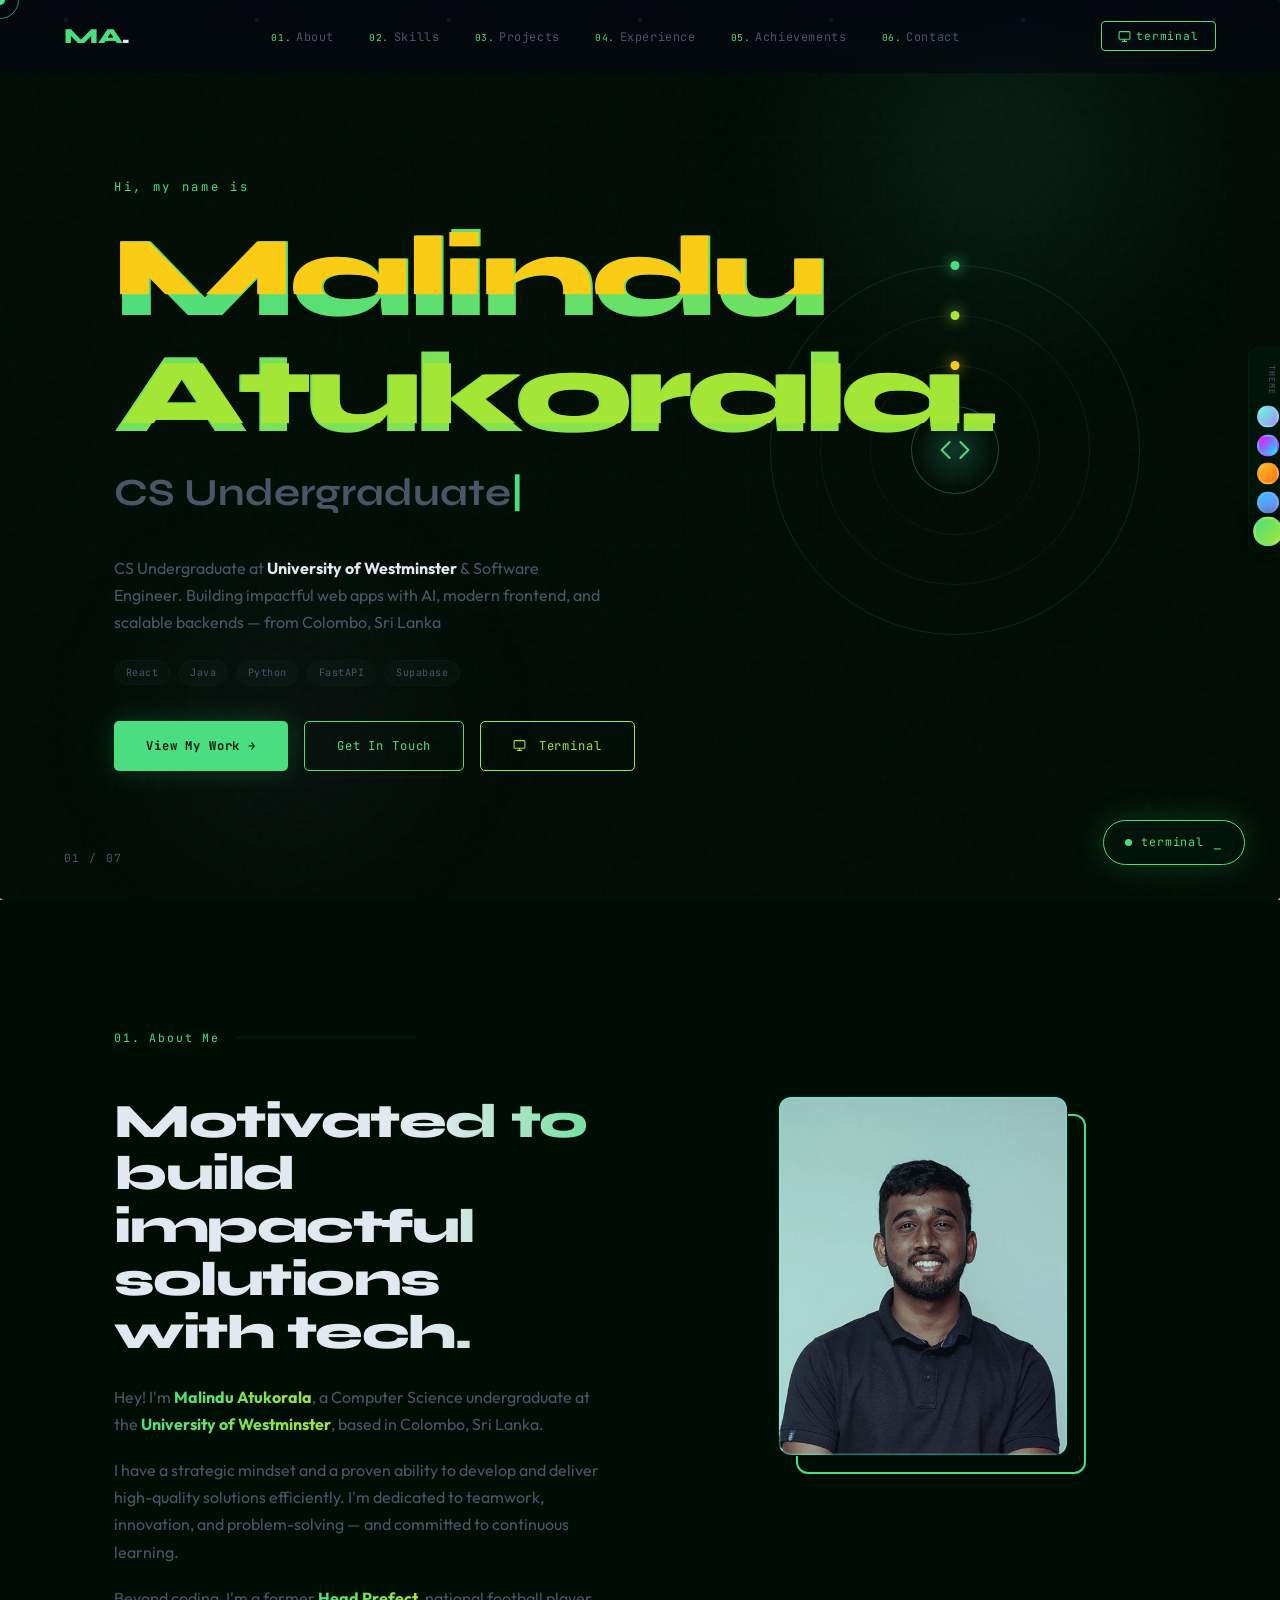
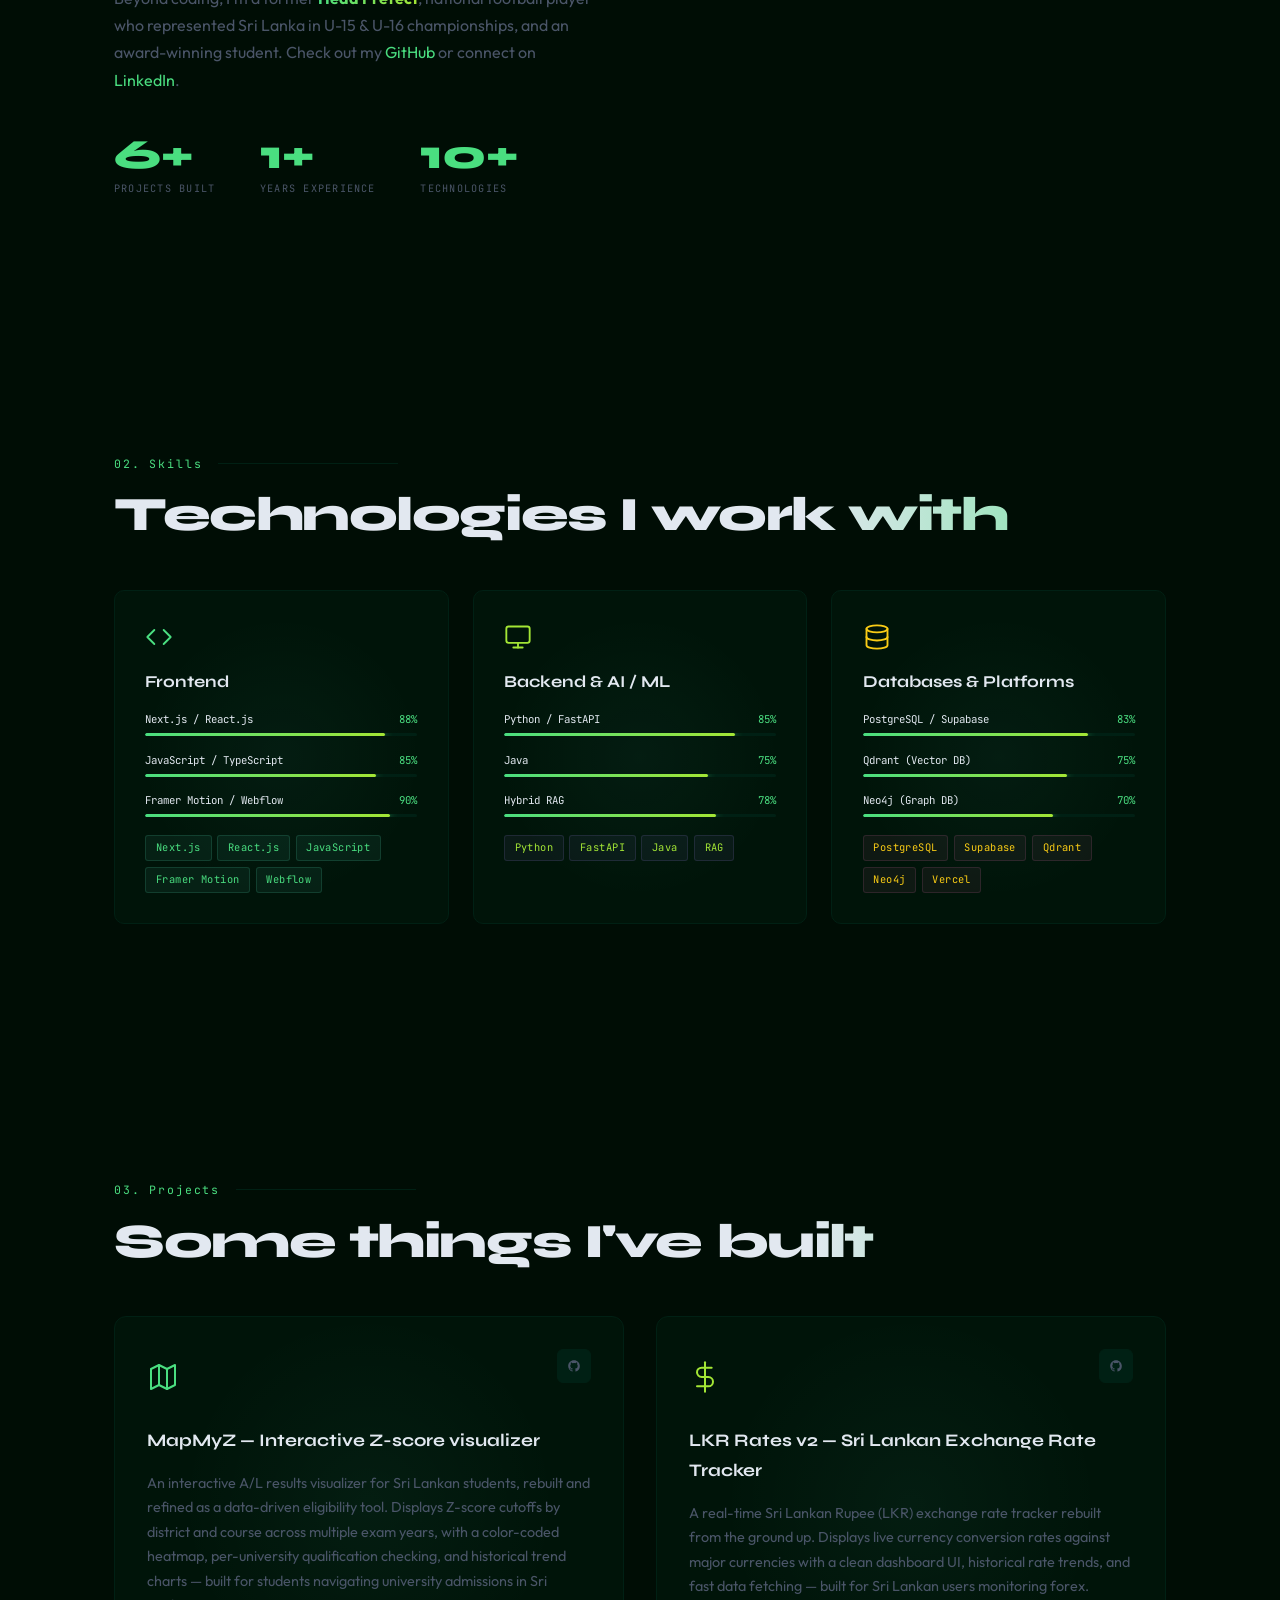
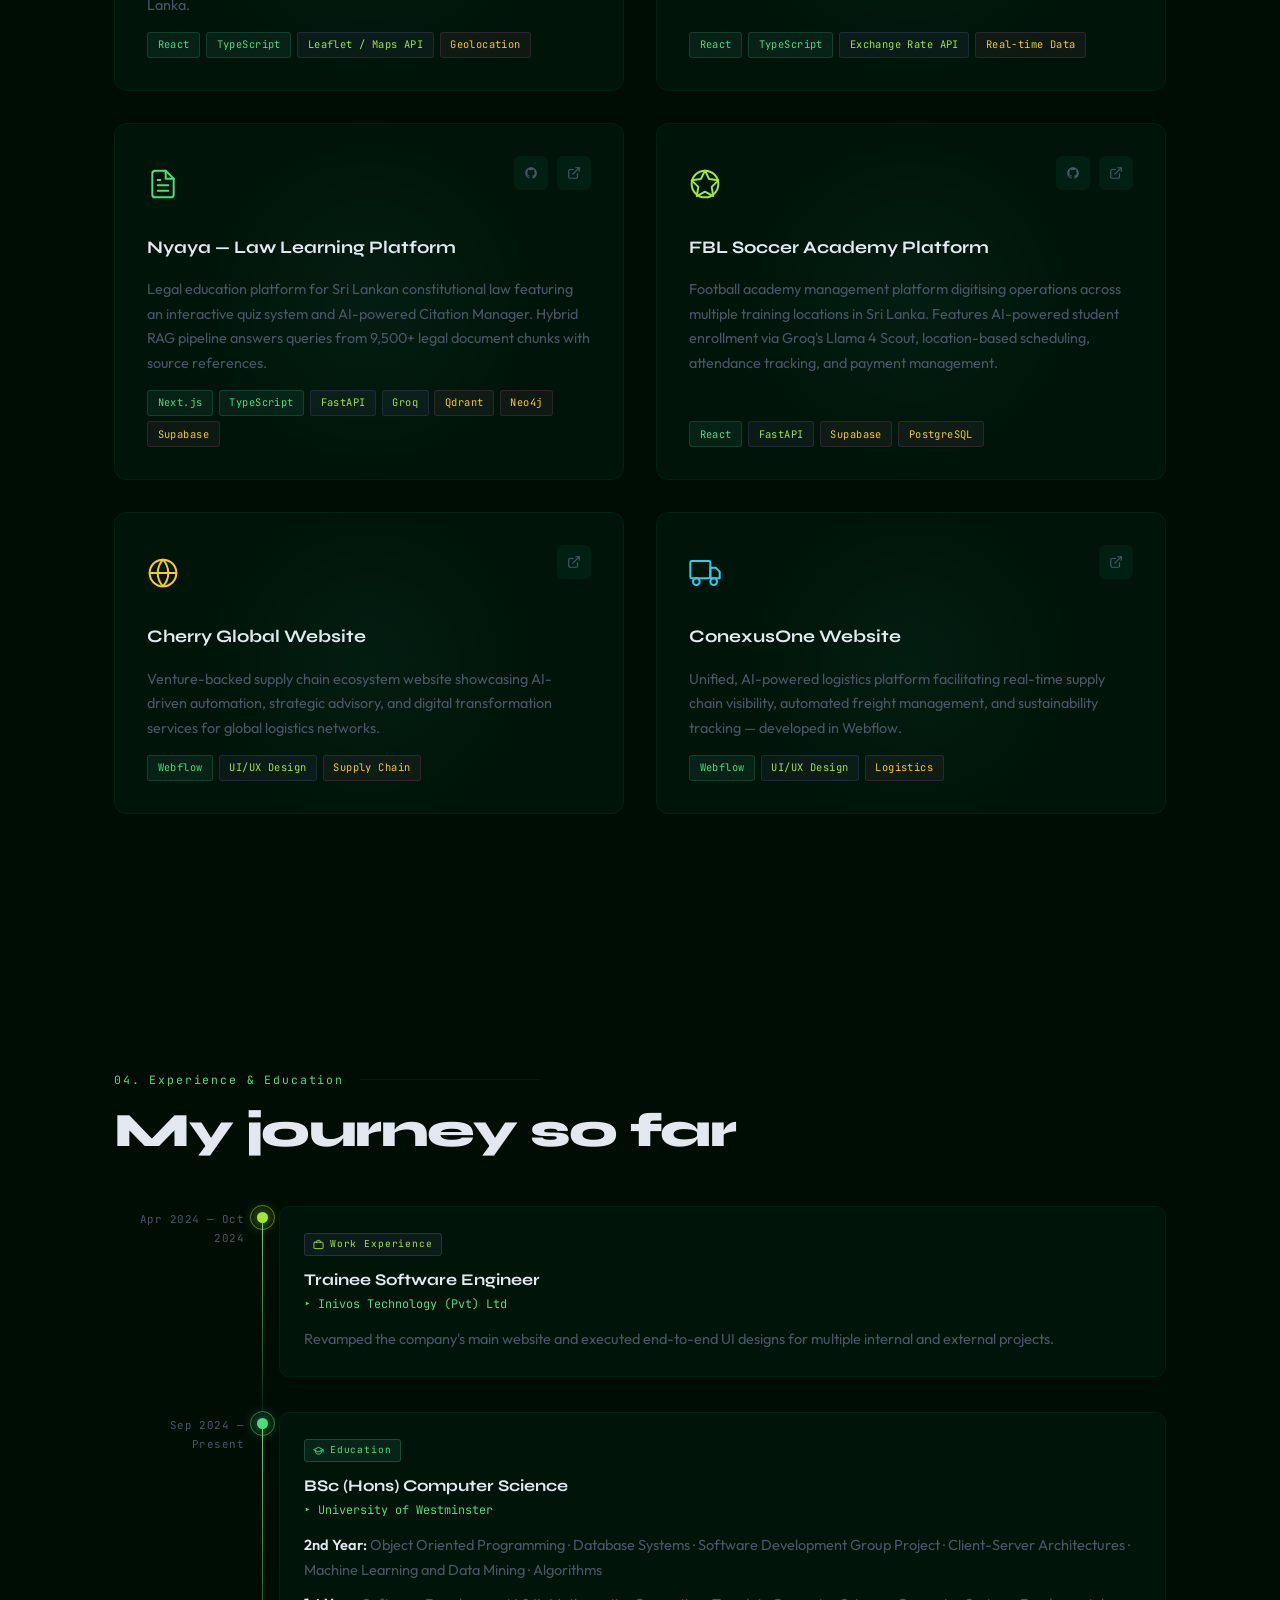
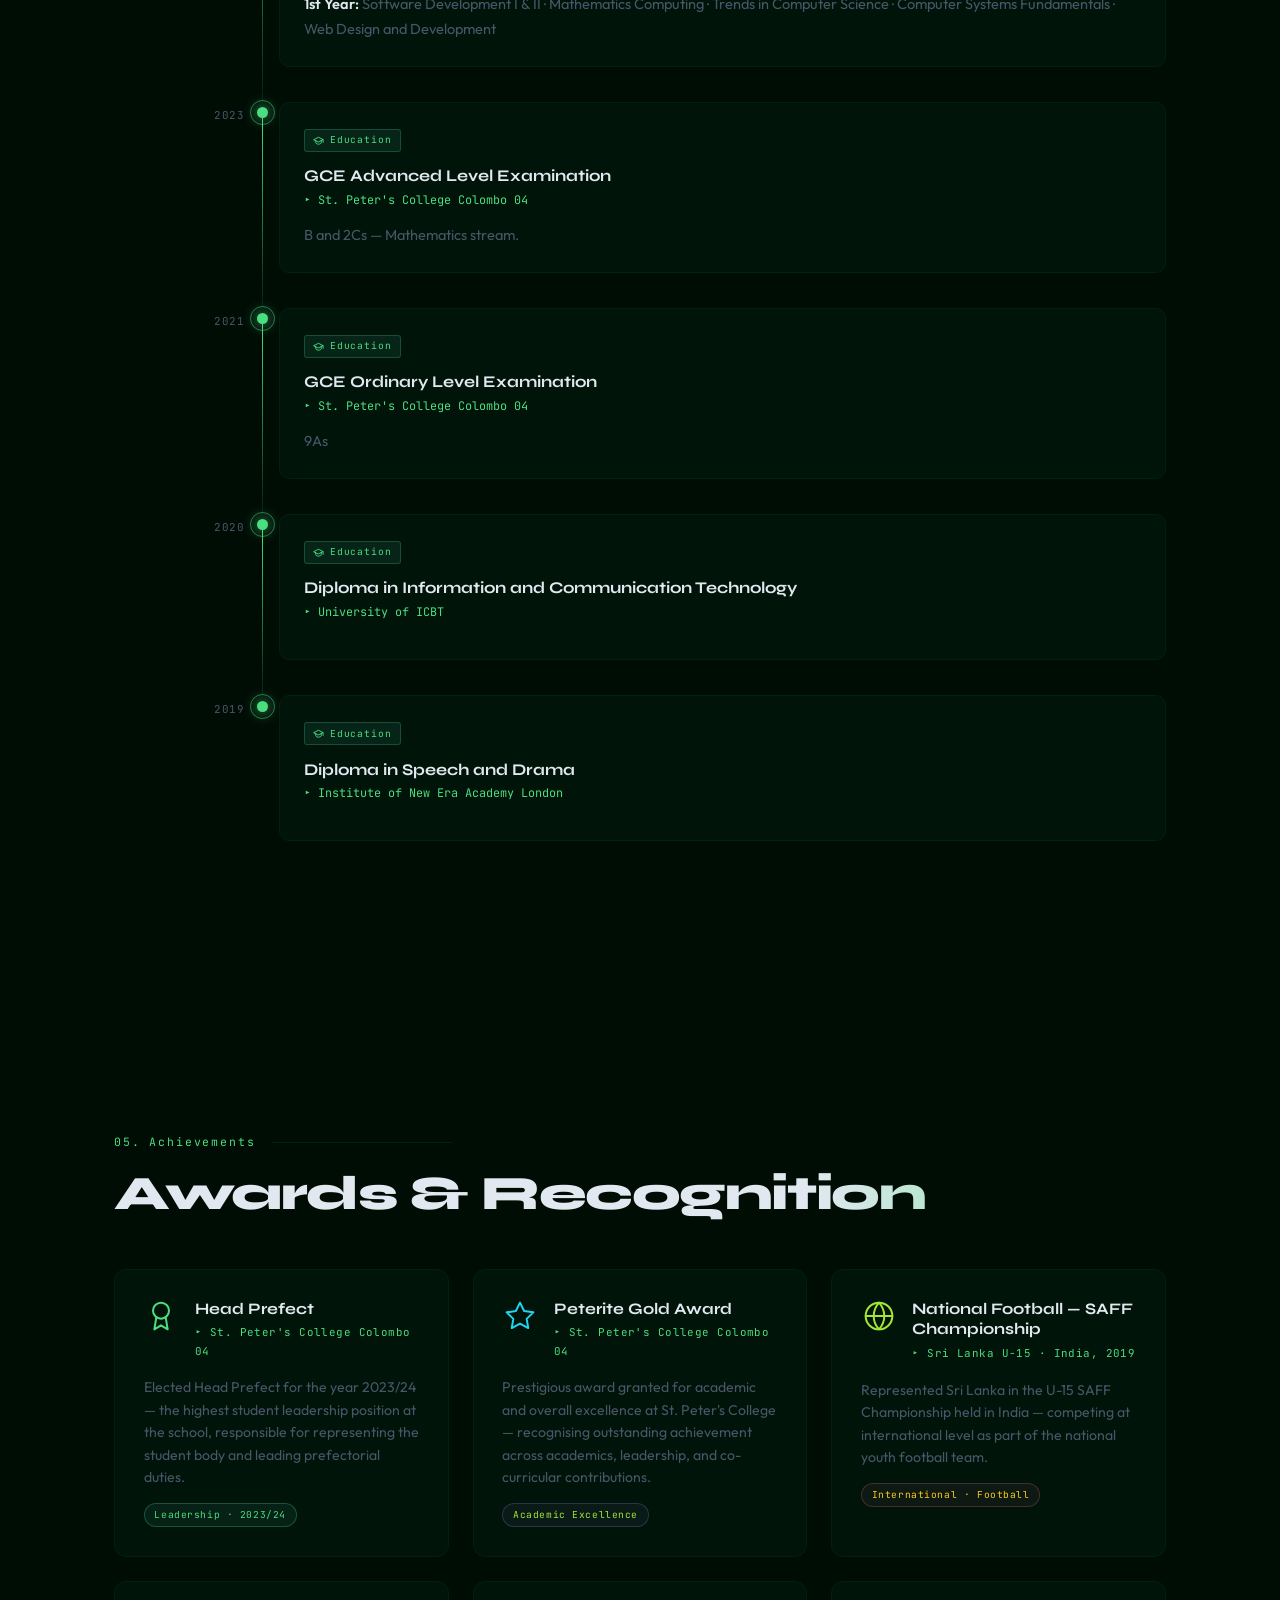
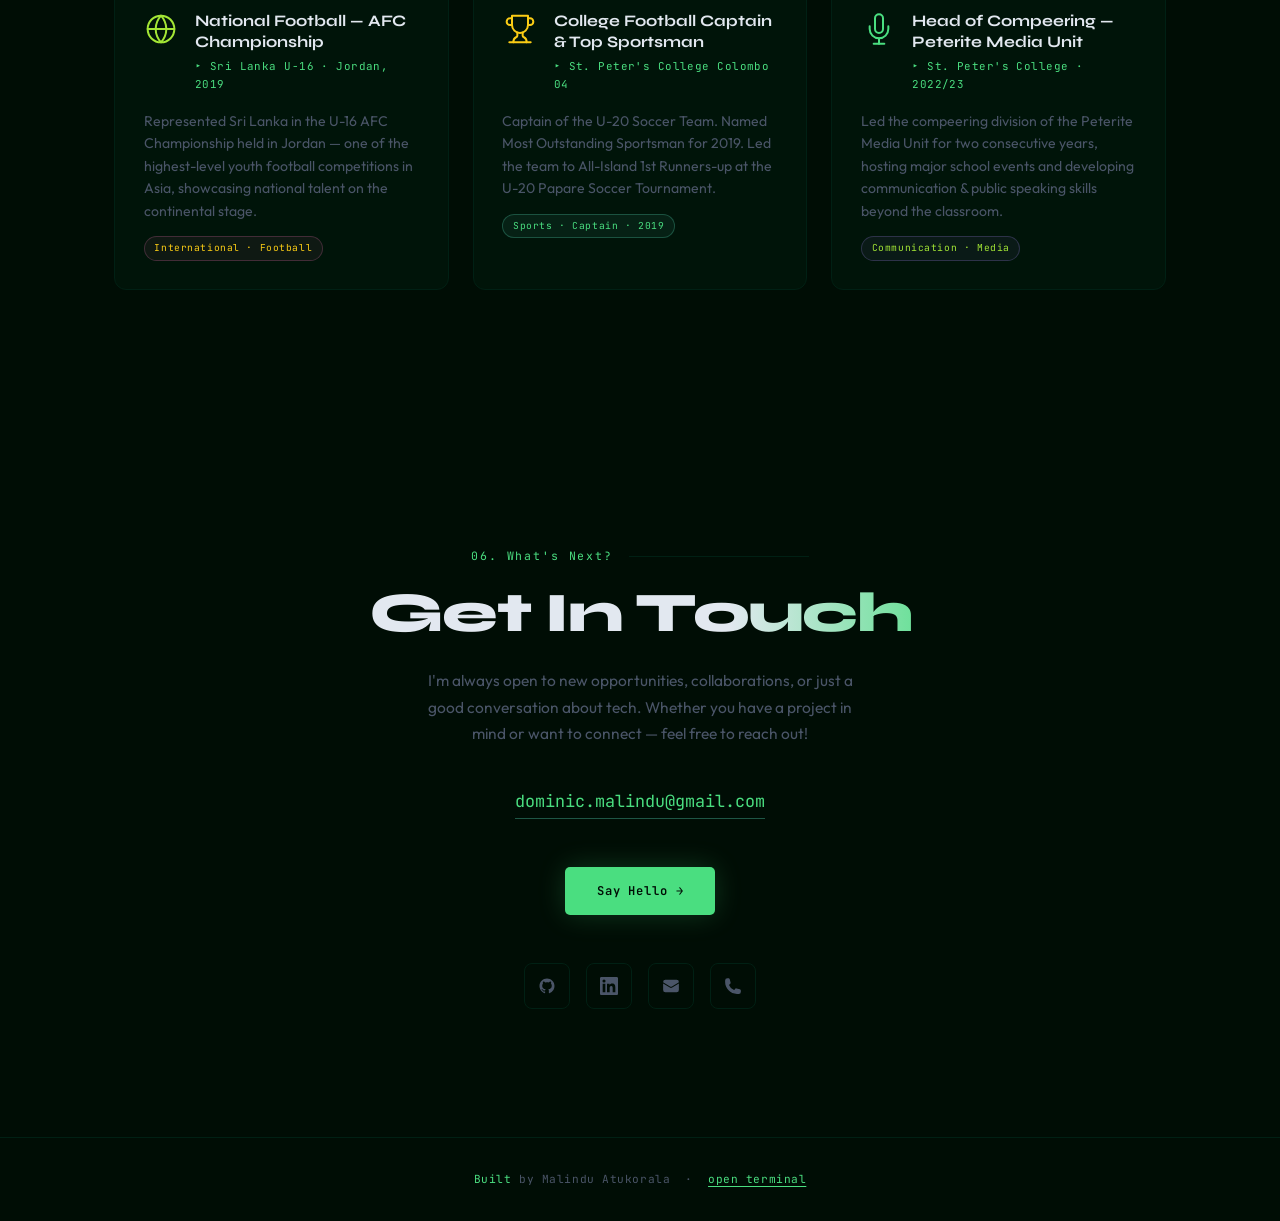
==== commit 1d5f8bb4: "Adding Favicons" ====
--- a/index.html
+++ b/index.html
@@ -3,9 +3,14 @@
 <head>
 <meta charset="UTF-8"/>
 <meta name="viewport" content="width=device-width,initial-scale=1.0"/>
-<title>Malindu Atukorala — CS Undergraduate & Software Engineer</title>
+<title>Malindu Atukorala</title>
 <link href="https://fonts.googleapis.com/css2?family=Syne:wght@400;600;700;800&family=JetBrains+Mono:ital,wght@0,300;0,400;0,600;1,300&family=Outfit:wght@300;400;500;600&display=swap" rel="stylesheet"/>
 <link rel="stylesheet" href="css/styles.css"/>
+<link rel="icon" type="image/x-icon" href="assets/favicon.ico"/>
+  <link rel="icon" type="image/svg+xml" href="assets/favicon.svg"/>
+  <link rel="icon" type="image/png" sizes="32x32" href="assets/favicon-32x32.png"/>
+  <link rel="icon" type="image/png" sizes="16x16" href="assets/favicon-16x16.png"/>
+  <link rel="apple-touch-icon" sizes="180x180" href="assets/favicon-180x180.png"/>
 </head>
 <body>
 <!-- LOADER -->
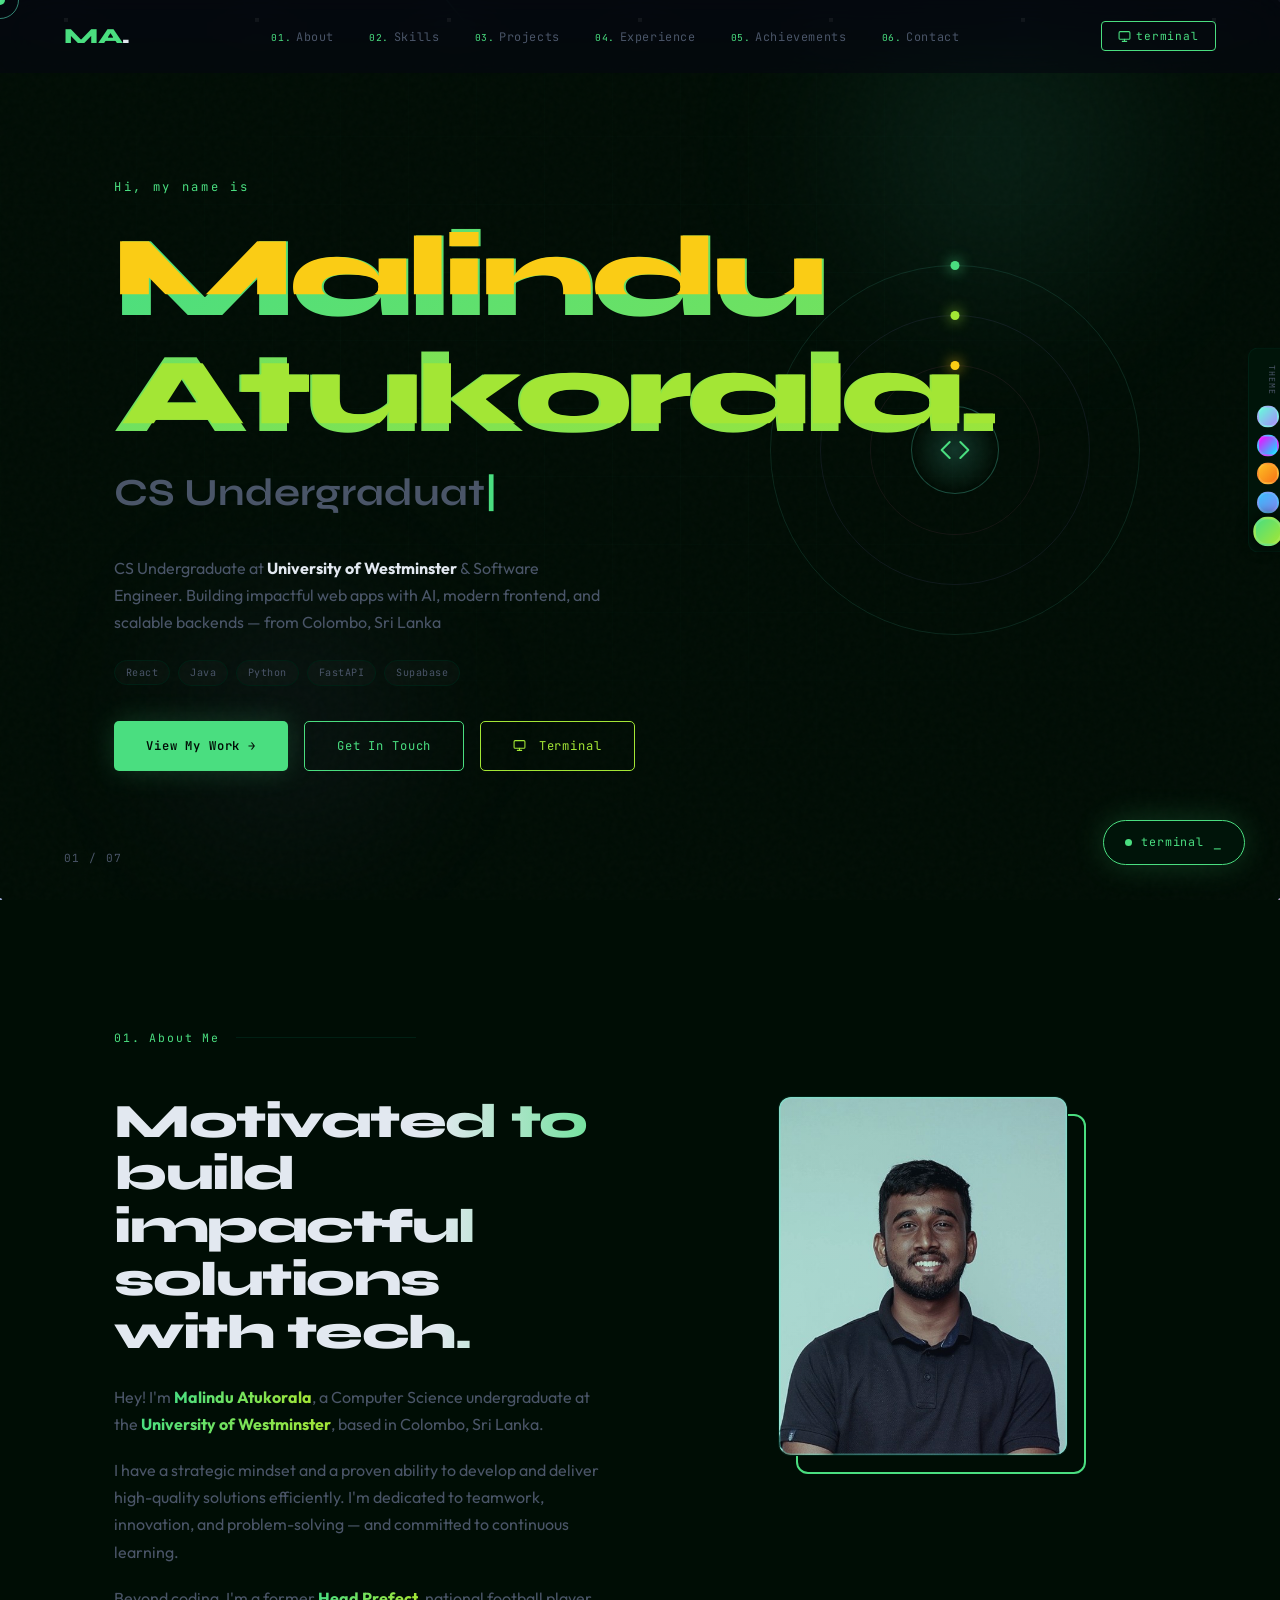
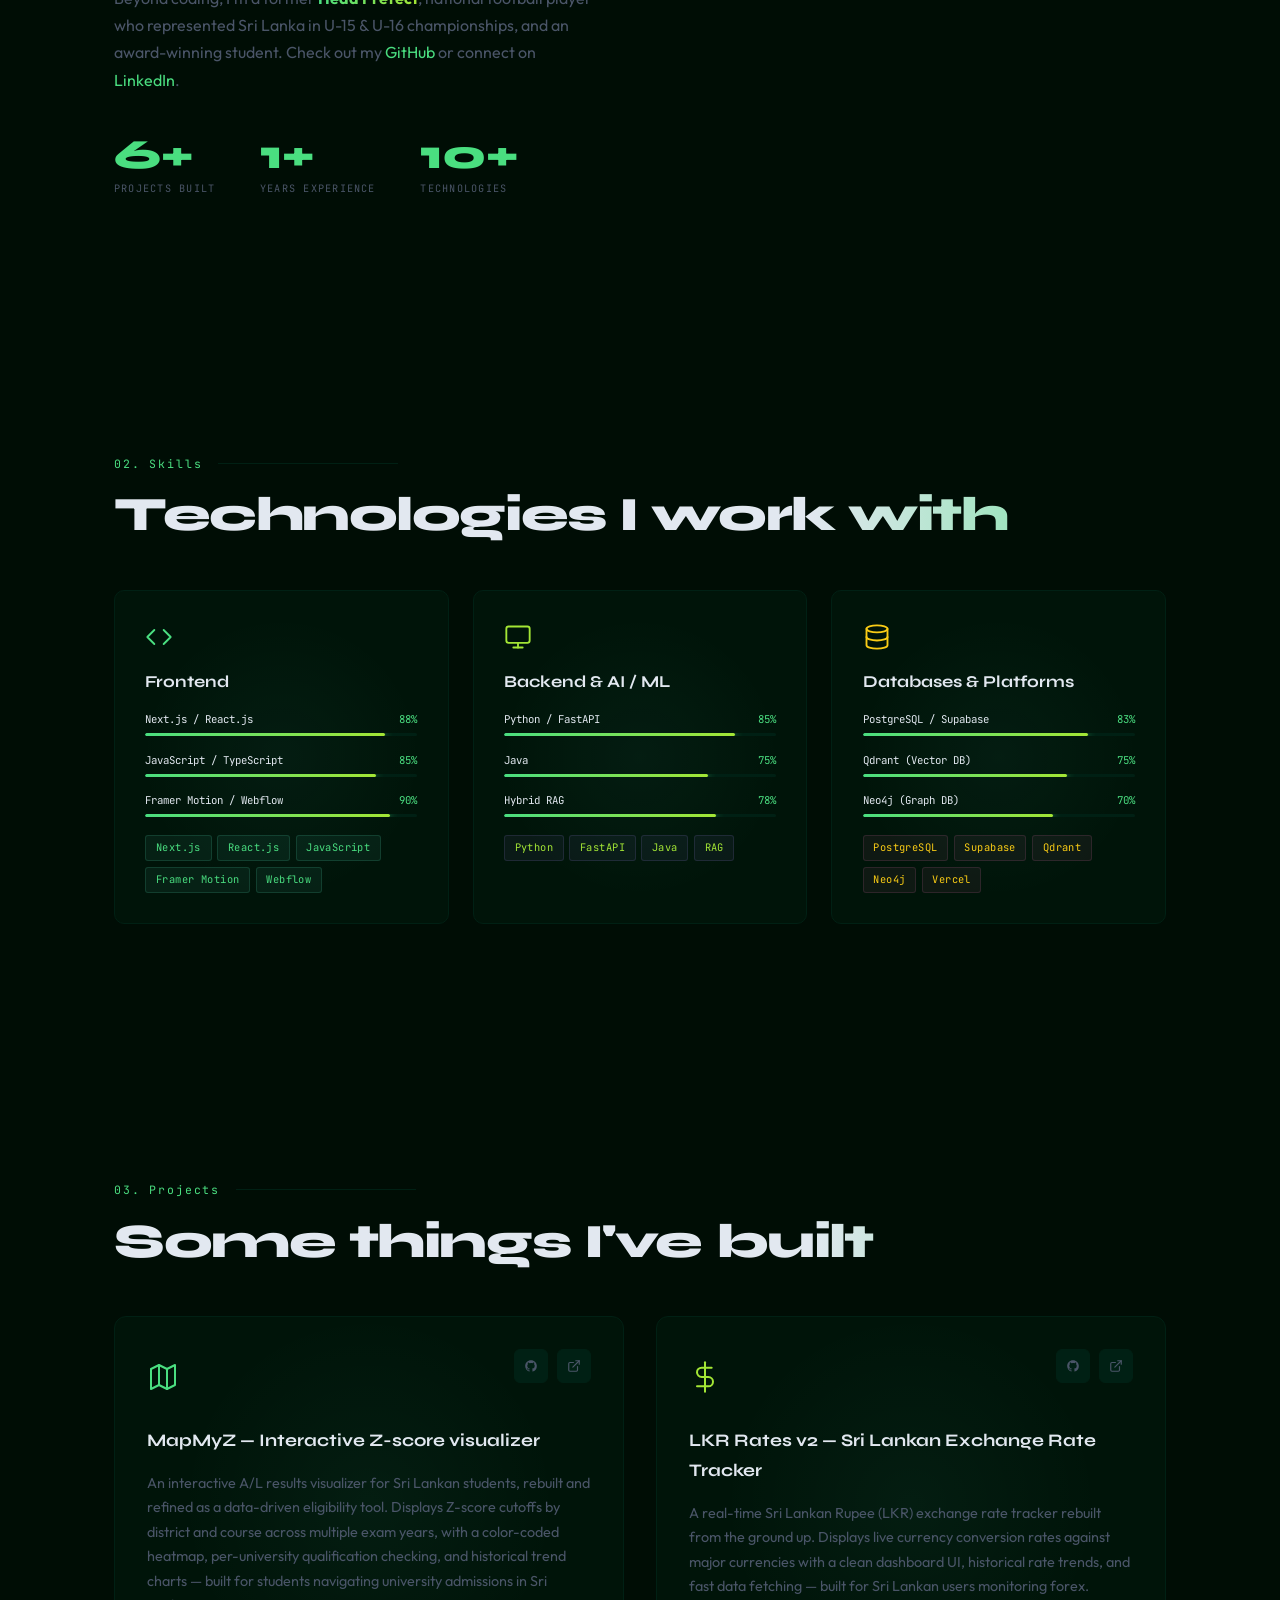
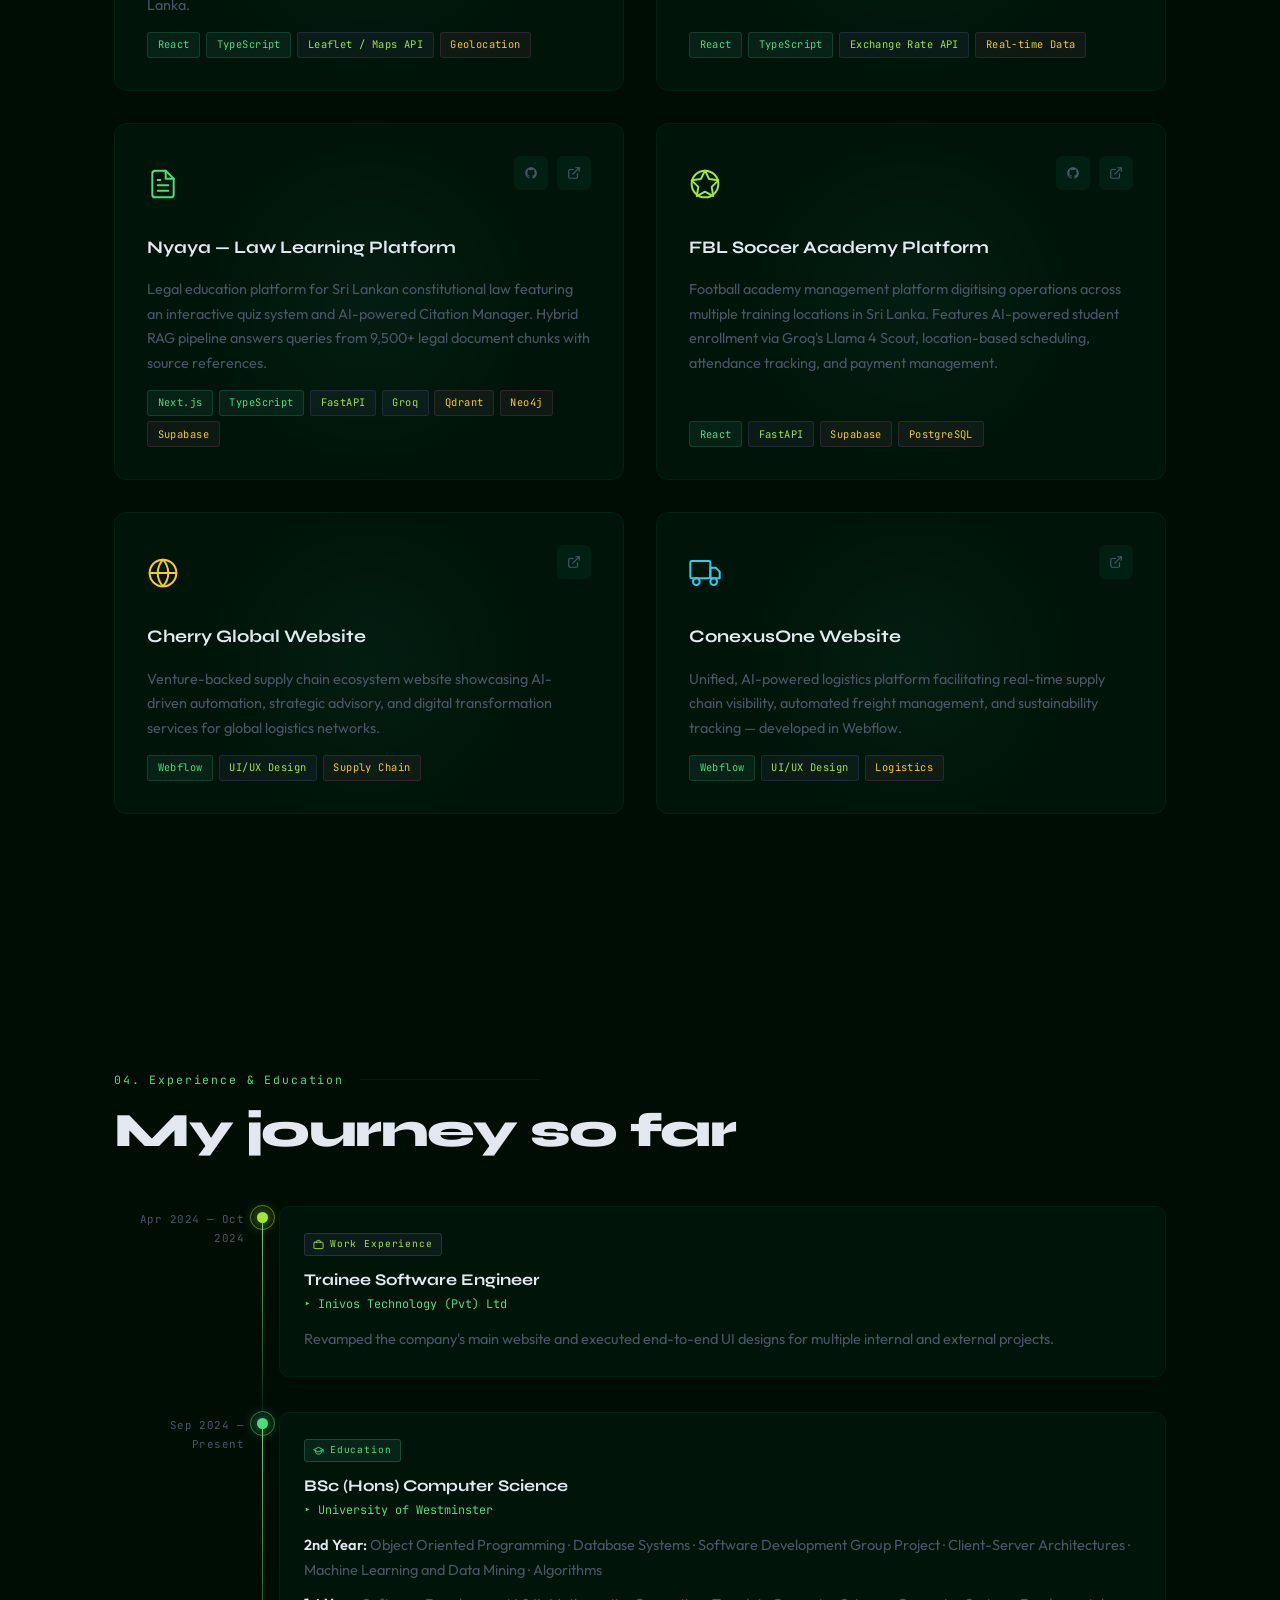
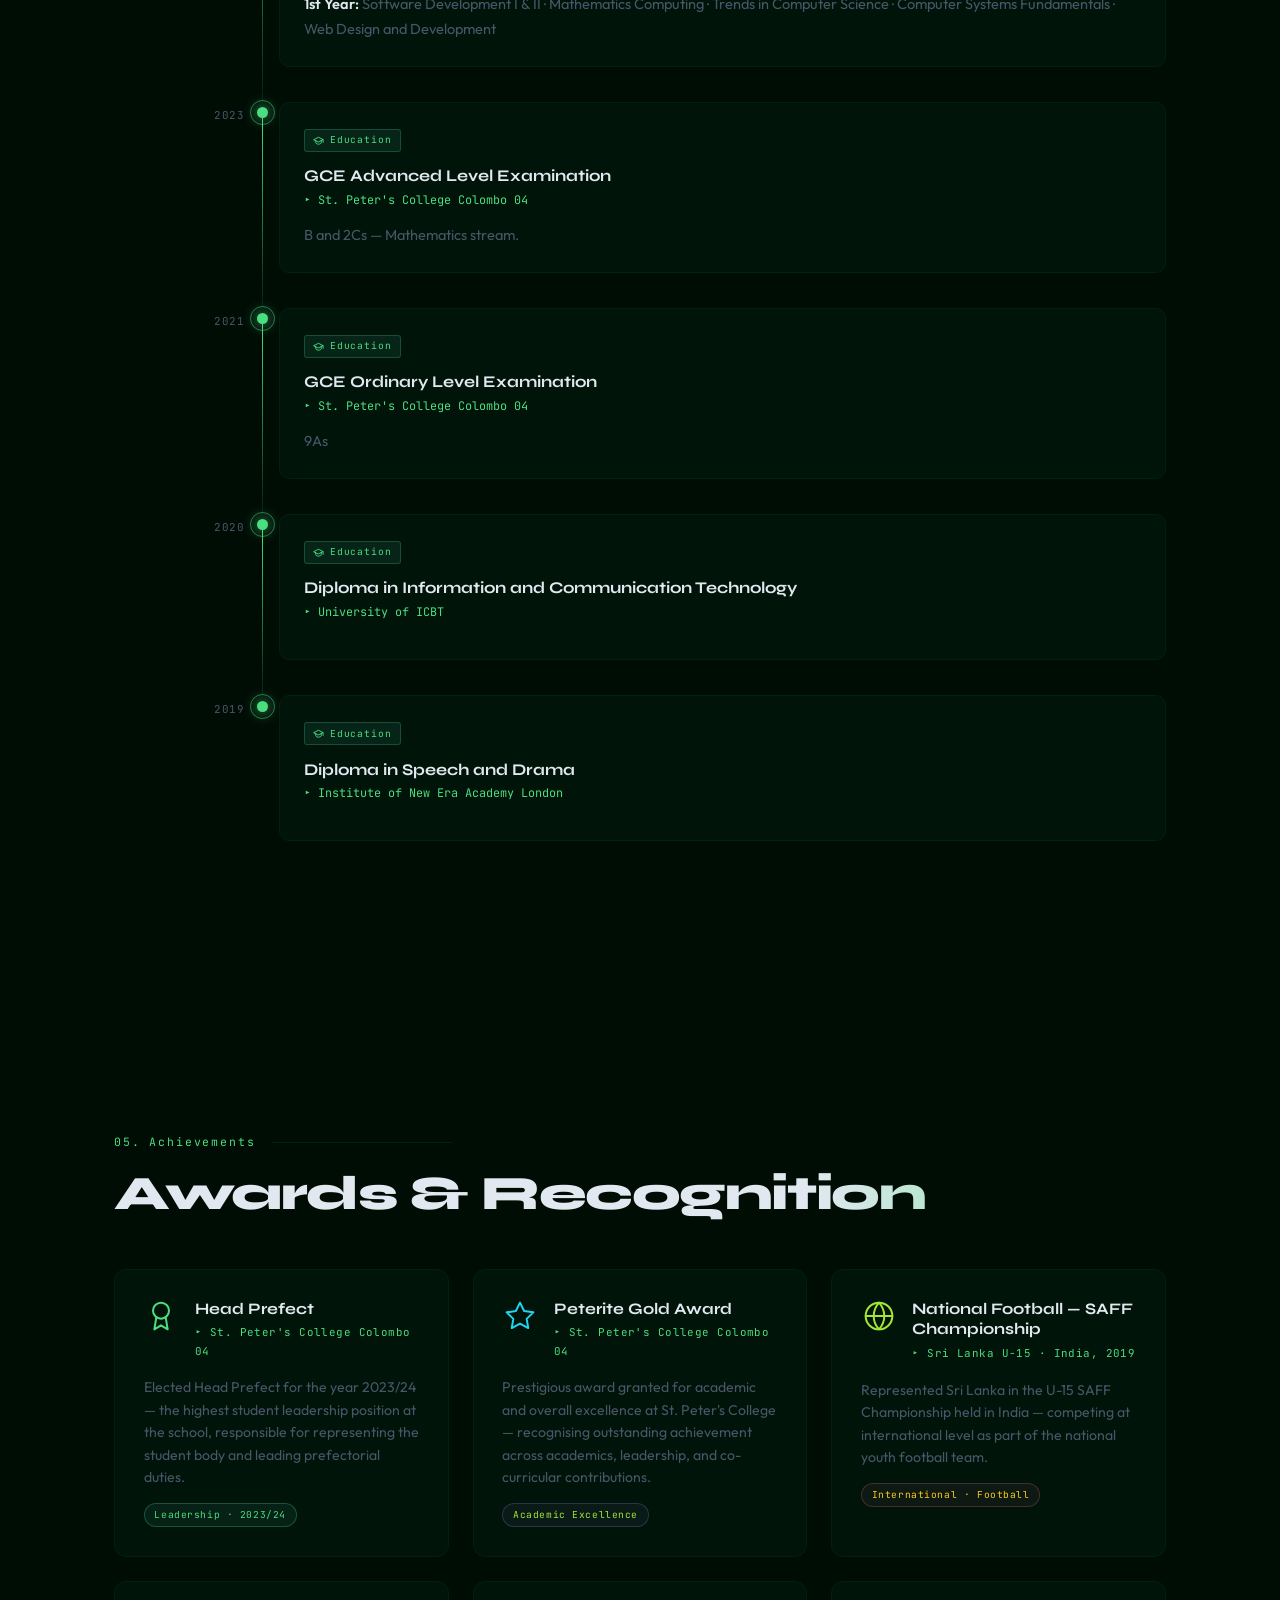
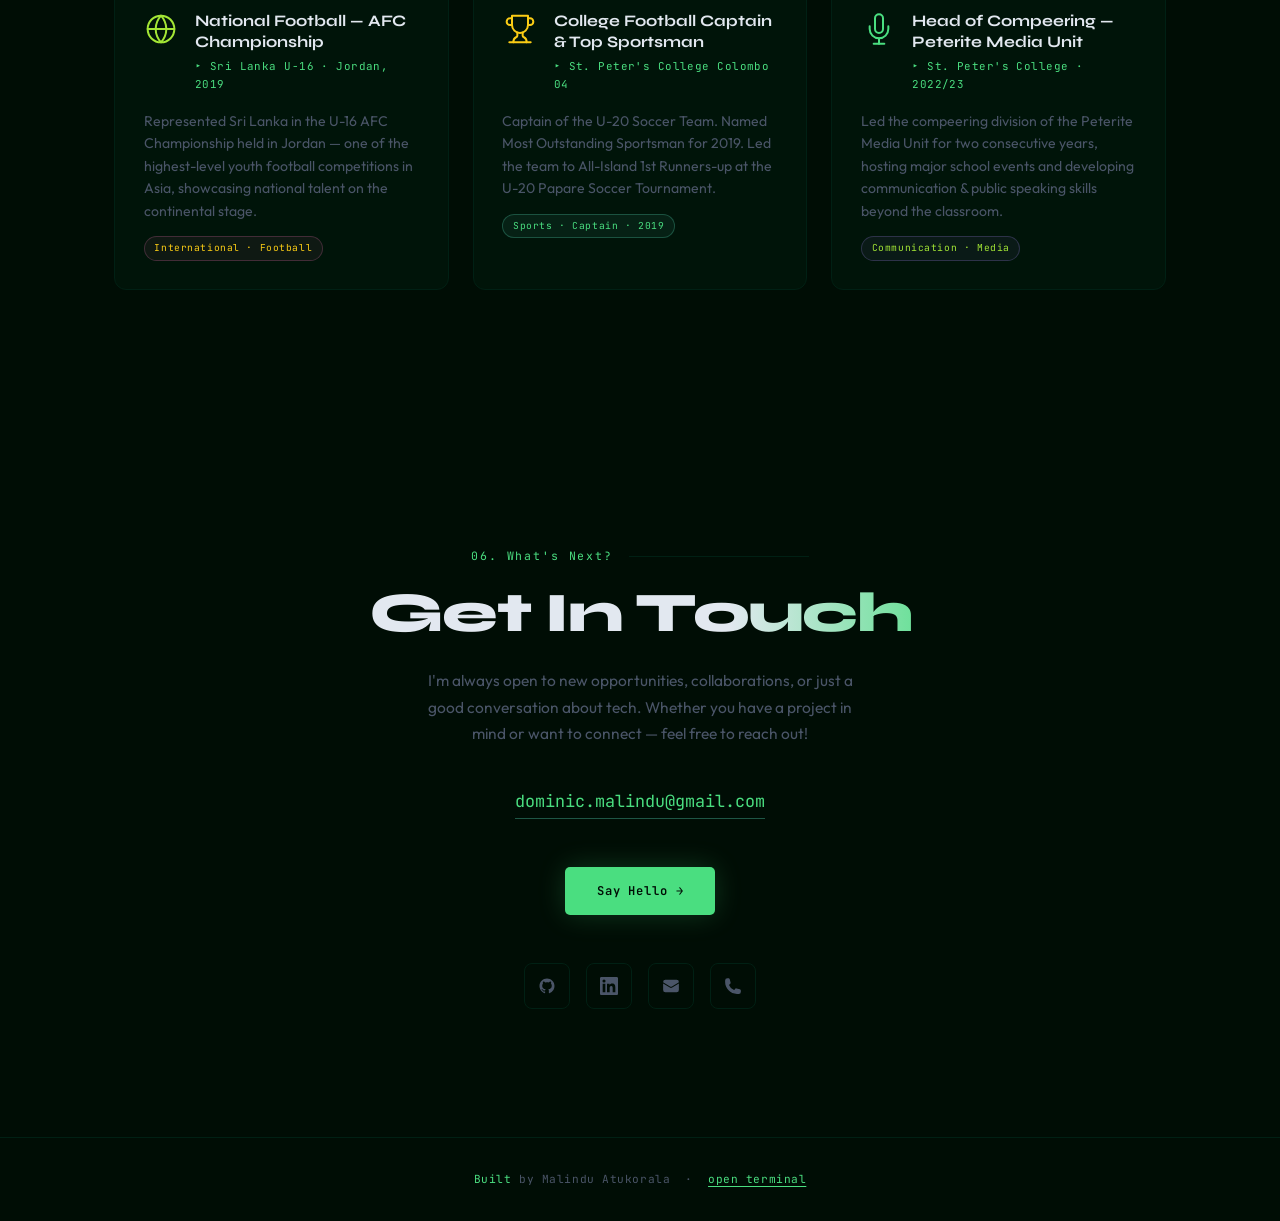
==== commit 6a9ed41a: "Update project cards with live demo and repository links" ====
--- a/index.html
+++ b/index.html
@@ -213,6 +213,7 @@
           <div class="proj-icon"><svg width="32" height="32" viewBox="0 0 24 24" fill="none" stroke="var(--accent)" stroke-width="1.5" stroke-linecap="round" stroke-linejoin="round"><polygon points="3 6 9 3 15 6 21 3 21 18 15 21 9 18 3 21"/><line x1="9" y1="3" x2="9" y2="18"/><line x1="15" y1="6" x2="15" y2="21"/></svg></div>
           <div class="proj-links">
             <a href="https://github.com/malindu-atu/MapMyZ" target="_blank" class="plink" title="GitHub"><svg width="14" height="14" viewBox="0 0 24 24" fill="currentColor"><path d="M12 2C6.477 2 2 6.484 2 12.017c0 4.425 2.865 8.18 6.839 9.504.5.092.682-.217.682-.483 0-.237-.008-.868-.013-1.703-2.782.605-3.369-1.343-3.369-1.343-.454-1.158-1.11-1.466-1.11-1.466-.908-.62.069-.608.069-.608 1.003.07 1.531 1.032 1.531 1.032.892 1.53 2.341 1.088 2.91.832.092-.647.35-1.088.636-1.338-2.22-.253-4.555-1.113-4.555-4.951 0-1.093.39-1.988 1.029-2.688-.103-.253-.446-1.272.098-2.65 0 0 .84-.27 2.75 1.026A9.564 9.564 0 0112 6.844c.85.004 1.705.115 2.504.337 1.909-1.296 2.747-1.027 2.747-1.027.546 1.379.202 2.398.1 2.651.64.7 1.028 1.595 1.028 2.688 0 3.848-2.339 4.695-4.566 4.943.359.309.678.92.678 1.855 0 1.338-.012 2.419-.012 2.747 0 .268.18.58.688.482A10.019 10.019 0 0022 12.017C22 6.484 17.522 2 12 2z"/></svg></a>
+            <a href="https://map-my-z.vercel.app/" class="plink" title="Live"><svg width="14" height="14" viewBox="0 0 24 24" fill="none" stroke="currentColor" stroke-width="2" stroke-linecap="round" stroke-linejoin="round"><path d="M18 13v6a2 2 0 0 1-2 2H5a2 2 0 0 1-2-2V8a2 2 0 0 1 2-2h6"/><polyline points="15 3 21 3 21 9"/><line x1="10" y1="14" x2="21" y2="3"/></svg></a>
           </div>
         </div>
         <h3>MapMyZ — Interactive Z-score visualizer</h3>
@@ -222,10 +223,11 @@
 
       <!-- LKR Rates v2 -->
       <div class="proj-card rv">
-        <div class="proj-head">
+         <div class="proj-head">
           <div class="proj-icon"><svg width="32" height="32" viewBox="0 0 24 24" fill="none" stroke="var(--a2)" stroke-width="1.5" stroke-linecap="round" stroke-linejoin="round"><line x1="12" y1="1" x2="12" y2="23"/><path d="M17 5H9.5a3.5 3.5 0 0 0 0 7h5a3.5 3.5 0 0 1 0 7H6"/></svg></div>
           <div class="proj-links">
-            <a href="https://github.com/malindu-atu/lkr-rates-v2" target="_blank" class="plink" title="GitHub"><svg width="14" height="14" viewBox="0 0 24 24" fill="currentColor"><path d="M12 2C6.477 2 2 6.484 2 12.017c0 4.425 2.865 8.18 6.839 9.504.5.092.682-.217.682-.483 0-.237-.008-.868-.013-1.703-2.782.605-3.369-1.343-3.369-1.343-.454-1.158-1.11-1.466-1.11-1.466-.908-.62.069-.608.069-.608 1.003.07 1.531 1.032 1.531 1.032.892 1.53 2.341 1.088 2.91.832.092-.647.35-1.088.636-1.338-2.22-.253-4.555-1.113-4.555-4.951 0-1.093.39-1.988 1.029-2.688-.103-.253-.446-1.272.098-2.65 0 0 .84-.27 2.75 1.026A9.564 9.564 0 0112 6.844c.85.004 1.705.115 2.504.337 1.909-1.296 2.747-1.027 2.747-1.027.546 1.379.202 2.398.1 2.651.64.7 1.028 1.595 1.028 2.688 0 3.848-2.339 4.695-4.566 4.943.359.309.678.92.678 1.855 0 1.338-.012 2.419-.012 2.747 0 .268.18.58.688.482A10.019 10.019 0 0022 12.017C22 6.484 17.522 2 12 2z"/></svg></a>
+            <a href="https://github.com/malindu-atu/lkr-rates-v2" target="_blank" target="_blank" class="plink" title="GitHub"><svg width="14" height="14" viewBox="0 0 24 24" fill="currentColor"><path d="M12 2C6.477 2 2 6.484 2 12.017c0 4.425 2.865 8.18 6.839 9.504.5.092.682-.217.682-.483 0-.237-.008-.868-.013-1.703-2.782.605-3.369-1.343-3.369-1.343-.454-1.158-1.11-1.466-1.11-1.466-.908-.62.069-.608.069-.608 1.003.07 1.531 1.032 1.531 1.032.892 1.53 2.341 1.088 2.91.832.092-.647.35-1.088.636-1.338-2.22-.253-4.555-1.113-4.555-4.951 0-1.093.39-1.988 1.029-2.688-.103-.253-.446-1.272.098-2.65 0 0 .84-.27 2.75 1.026A9.564 9.564 0 0112 6.844c.85.004 1.705.115 2.504.337 1.909-1.296 2.747-1.027 2.747-1.027.546 1.379.202 2.398.1 2.651.64.7 1.028 1.595 1.028 2.688 0 3.848-2.339 4.695-4.566 4.943.359.309.678.92.678 1.855 0 1.338-.012 2.419-.012 2.747 0 .268.18.58.688.482A10.019 10.019 0 0022 12.017C22 6.484 17.522 2 12 2z"/></svg></a>
+            <a href="https://lkr-rates-v2.vercel.app/" target="_blank" class="plink" title="Live"><svg width="14" height="14" viewBox="0 0 24 24" fill="none" stroke="currentColor" stroke-width="2" stroke-linecap="round" stroke-linejoin="round"><path d="M18 13v6a2 2 0 0 1-2 2H5a2 2 0 0 1-2-2V8a2 2 0 0 1 2-2h6"/><polyline points="15 3 21 3 21 9"/><line x1="10" y1="14" x2="21" y2="3"/></svg></a>
           </div>
         </div>
         <h3>LKR Rates v2 — Sri Lankan Exchange Rate Tracker</h3>
@@ -234,28 +236,34 @@
       </div>
 
       <div class="proj-card rv">
-        <div class="proj-head"><div class="proj-icon"><svg width="32" height="32" viewBox="0 0 24 24" fill="none" stroke="var(--accent)" stroke-width="1.5" stroke-linecap="round" stroke-linejoin="round"><path d="M14 2H6a2 2 0 0 0-2 2v16a2 2 0 0 0 2 2h12a2 2 0 0 0 2-2V8z"/><polyline points="14 2 14 8 20 8"/><line x1="16" y1="13" x2="8" y2="13"/><line x1="16" y1="17" x2="8" y2="17"/><polyline points="10 9 9 9 8 9"/></svg></div><div class="proj-links"><a href="https://github.com/malindu-atu" class="plink" title="GitHub"><svg width="14" height="14" viewBox="0 0 24 24" fill="currentColor"><path d="M12 2C6.477 2 2 6.484 2 12.017c0 4.425 2.865 8.18 6.839 9.504.5.092.682-.217.682-.483 0-.237-.008-.868-.013-1.703-2.782.605-3.369-1.343-3.369-1.343-.454-1.158-1.11-1.466-1.11-1.466-.908-.62.069-.608.069-.608 1.003.07 1.531 1.032 1.531 1.032.892 1.53 2.341 1.088 2.91.832.092-.647.35-1.088.636-1.338-2.22-.253-4.555-1.113-4.555-4.951 0-1.093.39-1.988 1.029-2.688-.103-.253-.446-1.272.098-2.65 0 0 .84-.27 2.75 1.026A9.564 9.564 0 0112 6.844c.85.004 1.705.115 2.504.337 1.909-1.296 2.747-1.027 2.747-1.027.546 1.379.202 2.398.1 2.651.64.7 1.028 1.595 1.028 2.688 0 3.848-2.339 4.695-4.566 4.943.359.309.678.92.678 1.855 0 1.338-.012 2.419-.012 2.747 0 .268.18.58.688.482A10.019 10.019 0 0022 12.017C22 6.484 17.522 2 12 2z"/></svg></a><a href="#" class="plink" title="Live"><svg width="14" height="14" viewBox="0 0 24 24" fill="none" stroke="currentColor" stroke-width="2" stroke-linecap="round" stroke-linejoin="round"><path d="M18 13v6a2 2 0 0 1-2 2H5a2 2 0 0 1-2-2V8a2 2 0 0 1 2-2h6"/><polyline points="15 3 21 3 21 9"/><line x1="10" y1="14" x2="21" y2="3"/></svg></a></div></div>
+        <div class="proj-head"><div class="proj-icon"><svg width="32" height="32" viewBox="0 0 24 24" fill="none" stroke="var(--accent)" stroke-width="1.5" stroke-linecap="round" stroke-linejoin="round"><path d="M14 2H6a2 2 0 0 0-2 2v16a2 2 0 0 0 2 2h12a2 2 0 0 0 2-2V8z"/><polyline points="14 2 14 8 20 8"/><line x1="16" y1="13" x2="8" y2="13"/><line x1="16" y1="17" x2="8" y2="17"/><polyline points="10 9 9 9 8 9"/></svg></div><div class="proj-links">
+          <a href="https://github.com/malindu-atu/Nyaya" target="_blank" class="plink" title="GitHub"><svg width="14" height="14" viewBox="0 0 24 24" fill="currentColor"><path d="M12 2C6.477 2 2 6.484 2 12.017c0 4.425 2.865 8.18 6.839 9.504.5.092.682-.217.682-.483 0-.237-.008-.868-.013-1.703-2.782.605-3.369-1.343-3.369-1.343-.454-1.158-1.11-1.466-1.11-1.466-.908-.62.069-.608.069-.608 1.003.07 1.531 1.032 1.531 1.032.892 1.53 2.341 1.088 2.91.832.092-.647.35-1.088.636-1.338-2.22-.253-4.555-1.113-4.555-4.951 0-1.093.39-1.988 1.029-2.688-.103-.253-.446-1.272.098-2.65 0 0 .84-.27 2.75 1.026A9.564 9.564 0 0112 6.844c.85.004 1.705.115 2.504.337 1.909-1.296 2.747-1.027 2.747-1.027.546 1.379.202 2.398.1 2.651.64.7 1.028 1.595 1.028 2.688 0 3.848-2.339 4.695-4.566 4.943.359.309.678.92.678 1.855 0 1.338-.012 2.419-.012 2.747 0 .268.18.58.688.482A10.019 10.019 0 0022 12.017C22 6.484 17.522 2 12 2z"/></svg></a>
+          <a href="https://nyaya-three.vercel.app/" target="_blank" class="plink" title="Live"><svg width="14" height="14" viewBox="0 0 24 24" fill="none" stroke="currentColor" stroke-width="2" stroke-linecap="round" stroke-linejoin="round"><path d="M18 13v6a2 2 0 0 1-2 2H5a2 2 0 0 1-2-2V8a2 2 0 0 1 2-2h6"/><polyline points="15 3 21 3 21 9"/><line x1="10" y1="14" x2="21" y2="3"/></svg></a></div></div>
         <h3>Nyaya — Law Learning Platform</h3>
         <p>Legal education platform for Sri Lankan constitutional law featuring an interactive quiz system and AI-powered Citation Manager. Hybrid RAG pipeline answers queries from 9,500+ legal document chunks with source references.</p>
         <div class="tags"><span class="tag">Next.js</span><span class="tag">TypeScript</span><span class="tag p">FastAPI</span><span class="tag p">Groq</span><span class="tag k">Qdrant</span><span class="tag k">Neo4j</span><span class="tag k">Supabase</span></div>
       </div>
 
       <div class="proj-card rv">
-        <div class="proj-head"><div class="proj-icon"><svg width="32" height="32" viewBox="0 0 24 24" fill="none" stroke="var(--a2)" stroke-width="1.5" stroke-linecap="round" stroke-linejoin="round"><circle cx="12" cy="12" r="10"/><polygon points="12 2 15.09 8.26 22 9.27 17 14.14 18.18 21.02 12 17.77 5.82 21.02 7 14.14 2 9.27 8.91 8.26 12 2"/></svg></div><div class="proj-links"><a href="https://github.com/malindu-atu" class="plink" title="GitHub"><svg width="14" height="14" viewBox="0 0 24 24" fill="currentColor"><path d="M12 2C6.477 2 2 6.484 2 12.017c0 4.425 2.865 8.18 6.839 9.504.5.092.682-.217.682-.483 0-.237-.008-.868-.013-1.703-2.782.605-3.369-1.343-3.369-1.343-.454-1.158-1.11-1.466-1.11-1.466-.908-.62.069-.608.069-.608 1.003.07 1.531 1.032 1.531 1.032.892 1.53 2.341 1.088 2.91.832.092-.647.35-1.088.636-1.338-2.22-.253-4.555-1.113-4.555-4.951 0-1.093.39-1.988 1.029-2.688-.103-.253-.446-1.272.098-2.65 0 0 .84-.27 2.75 1.026A9.564 9.564 0 0112 6.844c.85.004 1.705.115 2.504.337 1.909-1.296 2.747-1.027 2.747-1.027.546 1.379.202 2.398.1 2.651.64.7 1.028 1.595 1.028 2.688 0 3.848-2.339 4.695-4.566 4.943.359.309.678.92.678 1.855 0 1.338-.012 2.419-.012 2.747 0 .268.18.58.688.482A10.019 10.019 0 0022 12.017C22 6.484 17.522 2 12 2z"/></svg></a><a href="#" class="plink" title="Live"><svg width="14" height="14" viewBox="0 0 24 24" fill="none" stroke="currentColor" stroke-width="2" stroke-linecap="round" stroke-linejoin="round"><path d="M18 13v6a2 2 0 0 1-2 2H5a2 2 0 0 1-2-2V8a2 2 0 0 1 2-2h6"/><polyline points="15 3 21 3 21 9"/><line x1="10" y1="14" x2="21" y2="3"/></svg></a></div></div>
+        <div class="proj-head"><div class="proj-icon"><svg width="32" height="32" viewBox="0 0 24 24" fill="none" stroke="var(--a2)" stroke-width="1.5" stroke-linecap="round" stroke-linejoin="round"><circle cx="12" cy="12" r="10"/><polygon points="12 2 15.09 8.26 22 9.27 17 14.14 18.18 21.02 12 17.77 5.82 21.02 7 14.14 2 9.27 8.91 8.26 12 2"/></svg></div><div class="proj-links">
+          <a href="https://github.com/malindu-atu/Football-Labs" target="_blank" class="plink" title="GitHub"><svg width="14" height="14" viewBox="0 0 24 24" fill="currentColor"><path d="M12 2C6.477 2 2 6.484 2 12.017c0 4.425 2.865 8.18 6.839 9.504.5.092.682-.217.682-.483 0-.237-.008-.868-.013-1.703-2.782.605-3.369-1.343-3.369-1.343-.454-1.158-1.11-1.466-1.11-1.466-.908-.62.069-.608.069-.608 1.003.07 1.531 1.032 1.531 1.032.892 1.53 2.341 1.088 2.91.832.092-.647.35-1.088.636-1.338-2.22-.253-4.555-1.113-4.555-4.951 0-1.093.39-1.988 1.029-2.688-.103-.253-.446-1.272.098-2.65 0 0 .84-.27 2.75 1.026A9.564 9.564 0 0112 6.844c.85.004 1.705.115 2.504.337 1.909-1.296 2.747-1.027 2.747-1.027.546 1.379.202 2.398.1 2.651.64.7 1.028 1.595 1.028 2.688 0 3.848-2.339 4.695-4.566 4.943.359.309.678.92.678 1.855 0 1.338-.012 2.419-.012 2.747 0 .268.18.58.688.482A10.019 10.019 0 0022 12.017C22 6.484 17.522 2 12 2z"/></svg></a>
+          <a href="https://football-labs.vercel.app/" target="_blank" class="plink" title="Live"><svg width="14" height="14" viewBox="0 0 24 24" fill="none" stroke="currentColor" stroke-width="2" stroke-linecap="round" stroke-linejoin="round"><path d="M18 13v6a2 2 0 0 1-2 2H5a2 2 0 0 1-2-2V8a2 2 0 0 1 2-2h6"/><polyline points="15 3 21 3 21 9"/><line x1="10" y1="14" x2="21" y2="3"/></svg></a></div></div>
         <h3>FBL Soccer Academy Platform</h3>
         <p>Football academy management platform digitising operations across multiple training locations in Sri Lanka. Features AI-powered student enrollment via Groq's Llama 4 Scout, location-based scheduling, attendance tracking, and payment management.</p>
         <div class="tags"><span class="tag">React</span><span class="tag p">FastAPI</span><span class="tag k">Supabase</span><span class="tag k">PostgreSQL</span></div>
       </div>
 
       <div class="proj-card rv">
-        <div class="proj-head"><div class="proj-icon"><svg width="32" height="32" viewBox="0 0 24 24" fill="none" stroke="var(--a3)" stroke-width="1.5" stroke-linecap="round" stroke-linejoin="round"><circle cx="12" cy="12" r="10"/><line x1="2" y1="12" x2="22" y2="12"/><path d="M12 2a15.3 15.3 0 0 1 4 10 15.3 15.3 0 0 1-4 10 15.3 15.3 0 0 1-4-10 15.3 15.3 0 0 1 4-10z"/></svg></div><div class="proj-links"><a href="#" class="plink" title="Live"><svg width="14" height="14" viewBox="0 0 24 24" fill="none" stroke="currentColor" stroke-width="2" stroke-linecap="round" stroke-linejoin="round"><path d="M18 13v6a2 2 0 0 1-2 2H5a2 2 0 0 1-2-2V8a2 2 0 0 1 2-2h6"/><polyline points="15 3 21 3 21 9"/><line x1="10" y1="14" x2="21" y2="3"/></svg></a></div></div>
+        <div class="proj-head"><div class="proj-icon"><svg width="32" height="32" viewBox="0 0 24 24" fill="none" stroke="var(--a3)" stroke-width="1.5" stroke-linecap="round" stroke-linejoin="round"><circle cx="12" cy="12" r="10"/><line x1="2" y1="12" x2="22" y2="12"/><path d="M12 2a15.3 15.3 0 0 1 4 10 15.3 15.3 0 0 1-4 10 15.3 15.3 0 0 1-4-10 15.3 15.3 0 0 1 4-10z"/></svg></div><div class="proj-links">
+          <a href="https://cherryglobal.ai/" target="_blank" class="plink" title="Live"><svg width="14" height="14" viewBox="0 0 24 24" fill="none" stroke="currentColor" stroke-width="2" stroke-linecap="round" stroke-linejoin="round"><path d="M18 13v6a2 2 0 0 1-2 2H5a2 2 0 0 1-2-2V8a2 2 0 0 1 2-2h6"/><polyline points="15 3 21 3 21 9"/><line x1="10" y1="14" x2="21" y2="3"/></svg></a></div></div>
         <h3>Cherry Global Website</h3>
         <p>Venture-backed supply chain ecosystem website showcasing AI-driven automation, strategic advisory, and digital transformation services for global logistics networks.</p>
         <div class="tags"><span class="tag">Webflow</span><span class="tag p">UI/UX Design</span><span class="tag k">Supply Chain</span></div>
       </div>
 
       <div class="proj-card rv">
-        <div class="proj-head"><div class="proj-icon"><svg width="32" height="32" viewBox="0 0 24 24" fill="none" stroke="var(--a4)" stroke-width="1.5" stroke-linecap="round" stroke-linejoin="round"><rect x="1" y="3" width="15" height="13" rx="1"/><path d="M16 8h4l3 3v5h-7V8z"/><circle cx="5.5" cy="18.5" r="2.5"/><circle cx="18.5" cy="18.5" r="2.5"/></svg></div><div class="proj-links"><a href="#" class="plink" title="Live"><svg width="14" height="14" viewBox="0 0 24 24" fill="none" stroke="currentColor" stroke-width="2" stroke-linecap="round" stroke-linejoin="round"><path d="M18 13v6a2 2 0 0 1-2 2H5a2 2 0 0 1-2-2V8a2 2 0 0 1 2-2h6"/><polyline points="15 3 21 3 21 9"/><line x1="10" y1="14" x2="21" y2="3"/></svg></a></div></div>
+        <div class="proj-head"><div class="proj-icon"><svg width="32" height="32" viewBox="0 0 24 24" fill="none" stroke="var(--a4)" stroke-width="1.5" stroke-linecap="round" stroke-linejoin="round"><rect x="1" y="3" width="15" height="13" rx="1"/><path d="M16 8h4l3 3v5h-7V8z"/><circle cx="5.5" cy="18.5" r="2.5"/><circle cx="18.5" cy="18.5" r="2.5"/></svg></div><div class="proj-links">
+          <a href="https://www.conexusone.io/" target="_blank" class="plink" title="Live"><svg width="14" height="14" viewBox="0 0 24 24" fill="none" stroke="currentColor" stroke-width="2" stroke-linecap="round" stroke-linejoin="round"><path d="M18 13v6a2 2 0 0 1-2 2H5a2 2 0 0 1-2-2V8a2 2 0 0 1 2-2h6"/><polyline points="15 3 21 3 21 9"/><line x1="10" y1="14" x2="21" y2="3"/></svg></a></div></div>
         <h3>ConexusOne Website</h3>
         <p>Unified, AI-powered logistics platform facilitating real-time supply chain visibility, automated freight management, and sustainability tracking — developed in Webflow.</p>
         <div class="tags"><span class="tag">Webflow</span><span class="tag p">UI/UX Design</span><span class="tag k">Logistics</span></div>
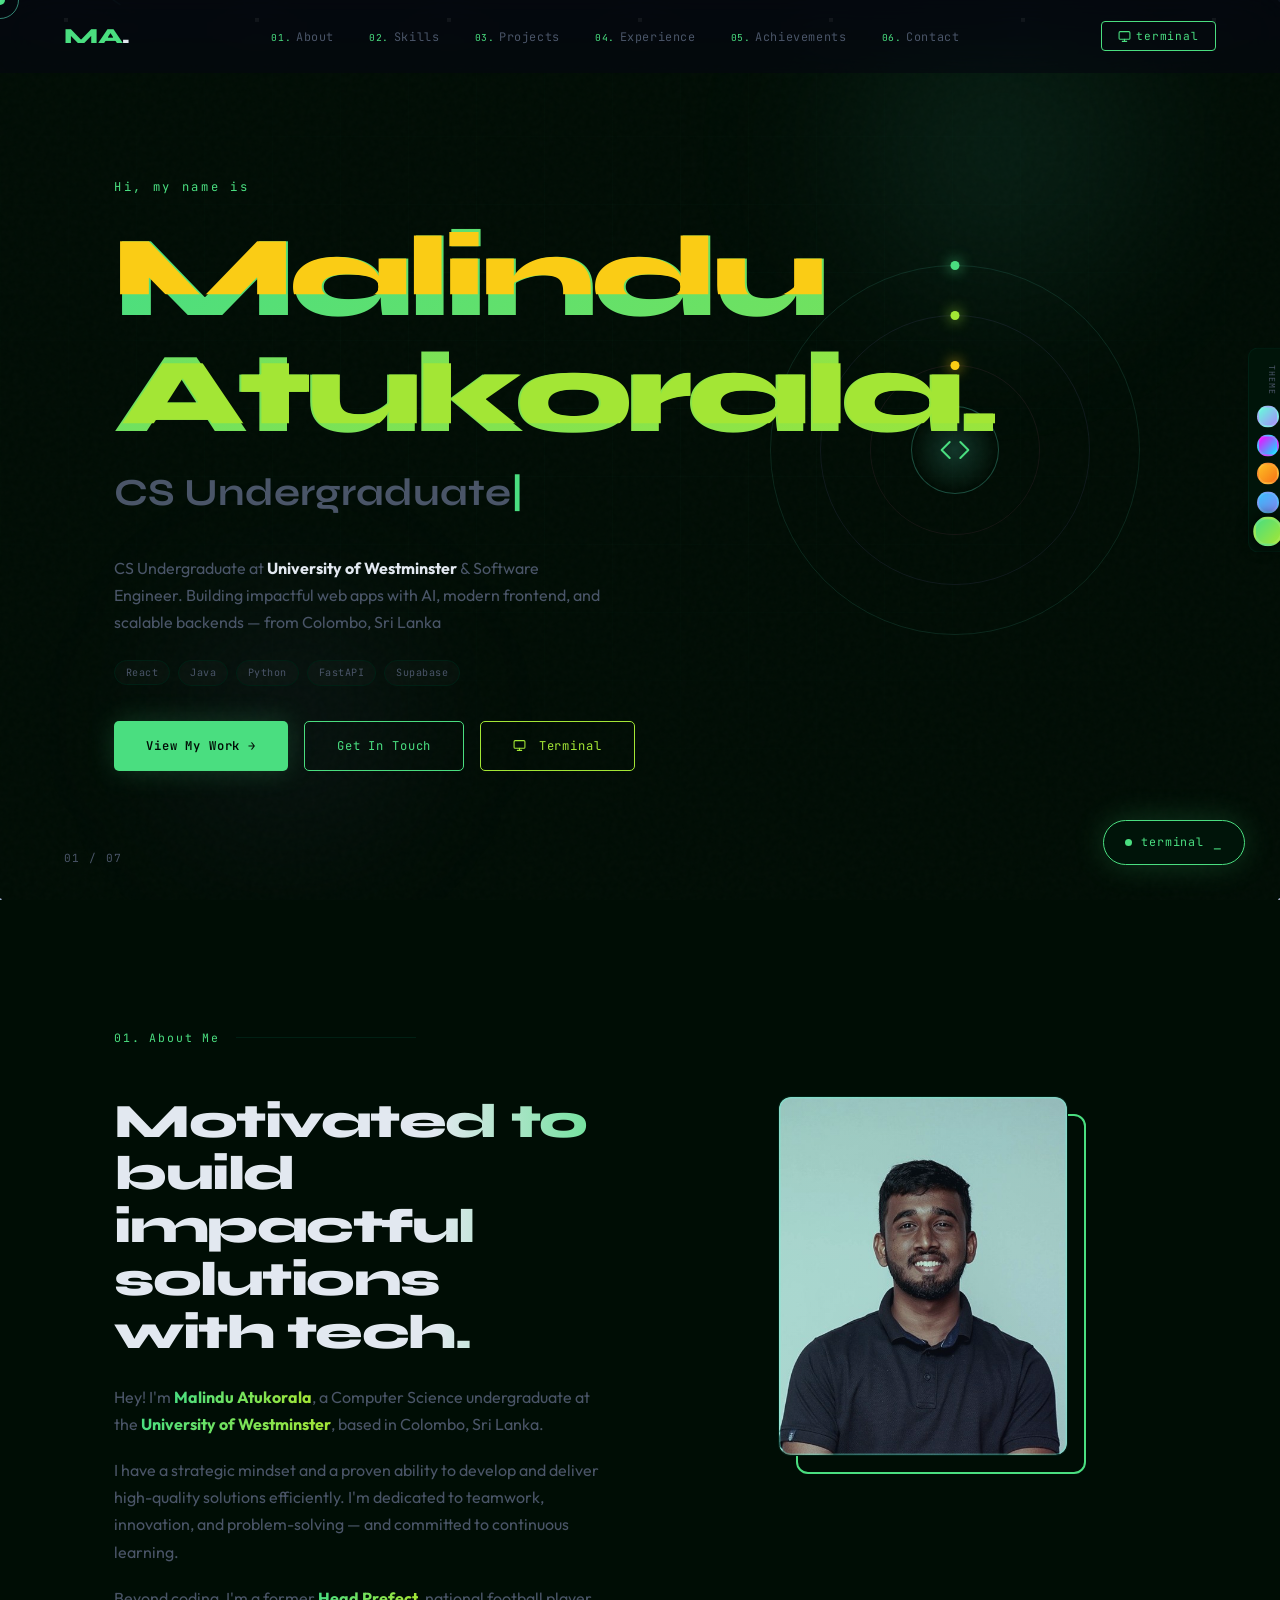
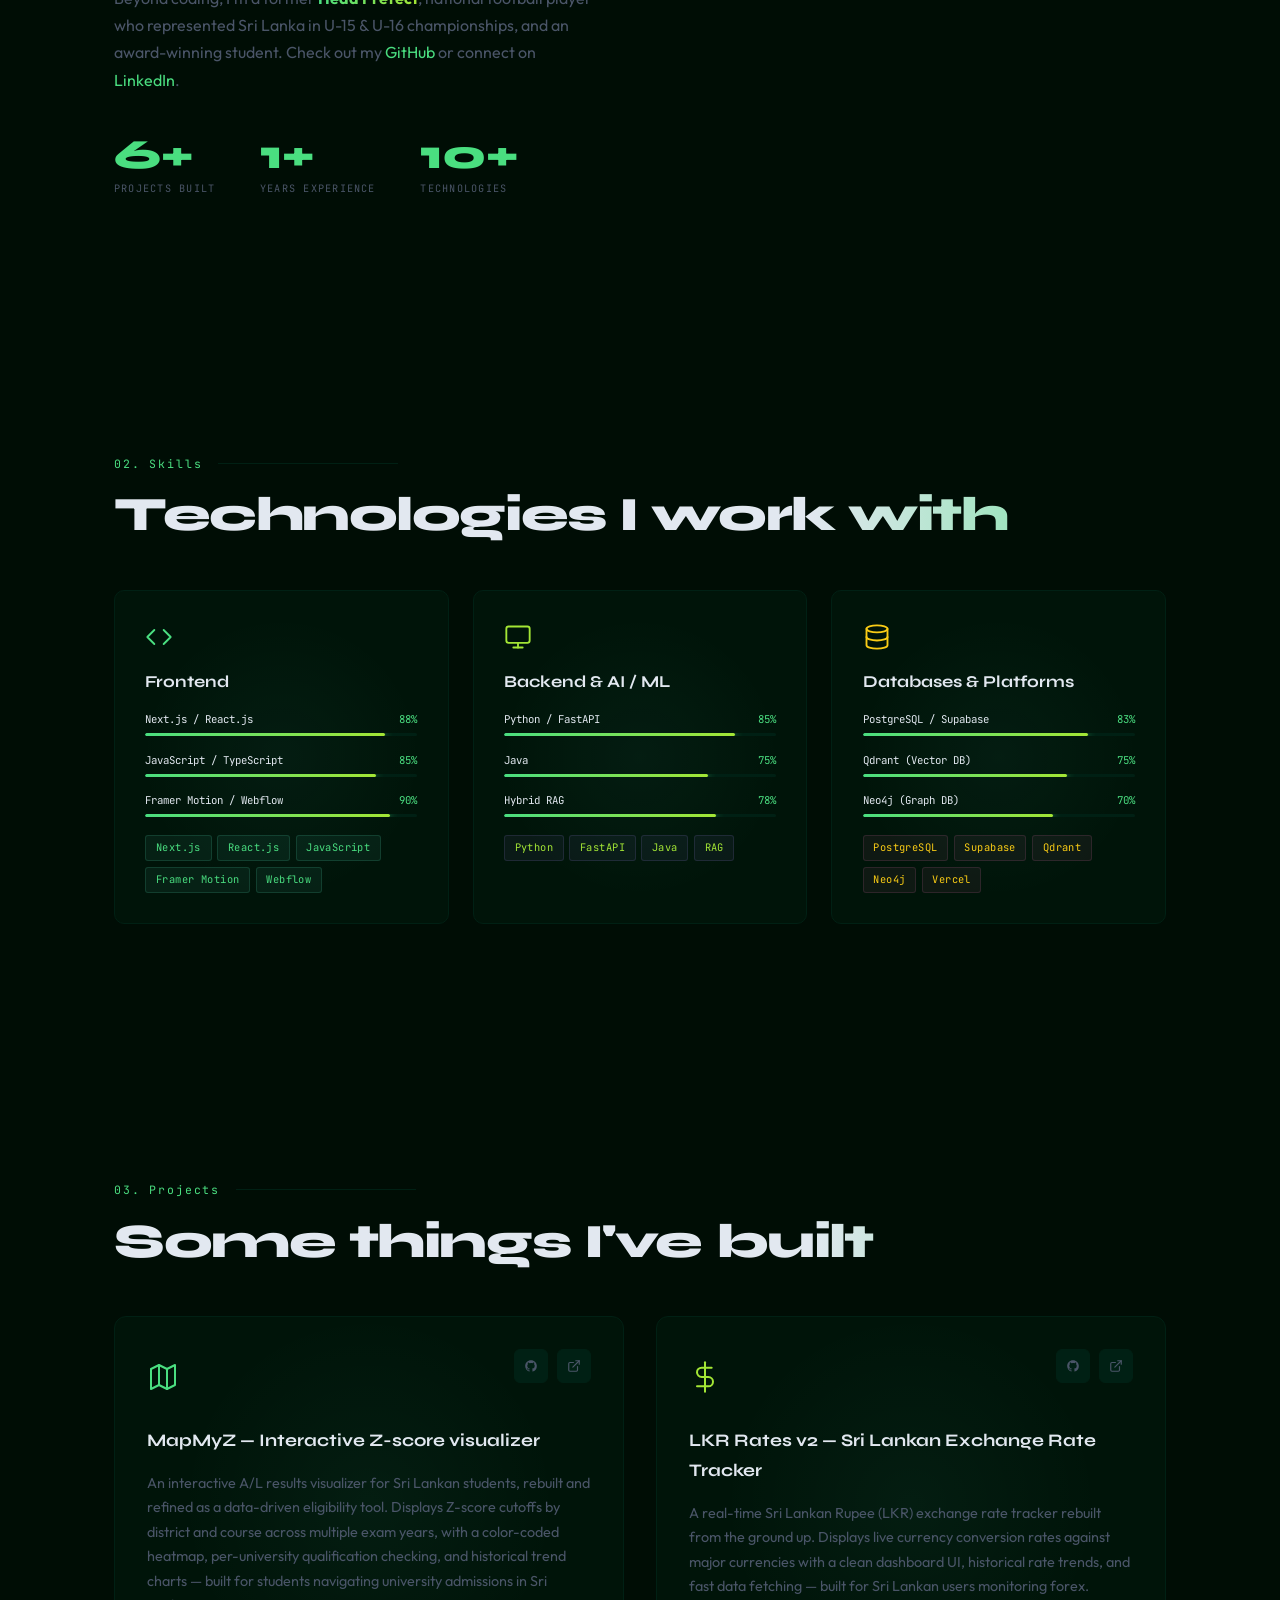
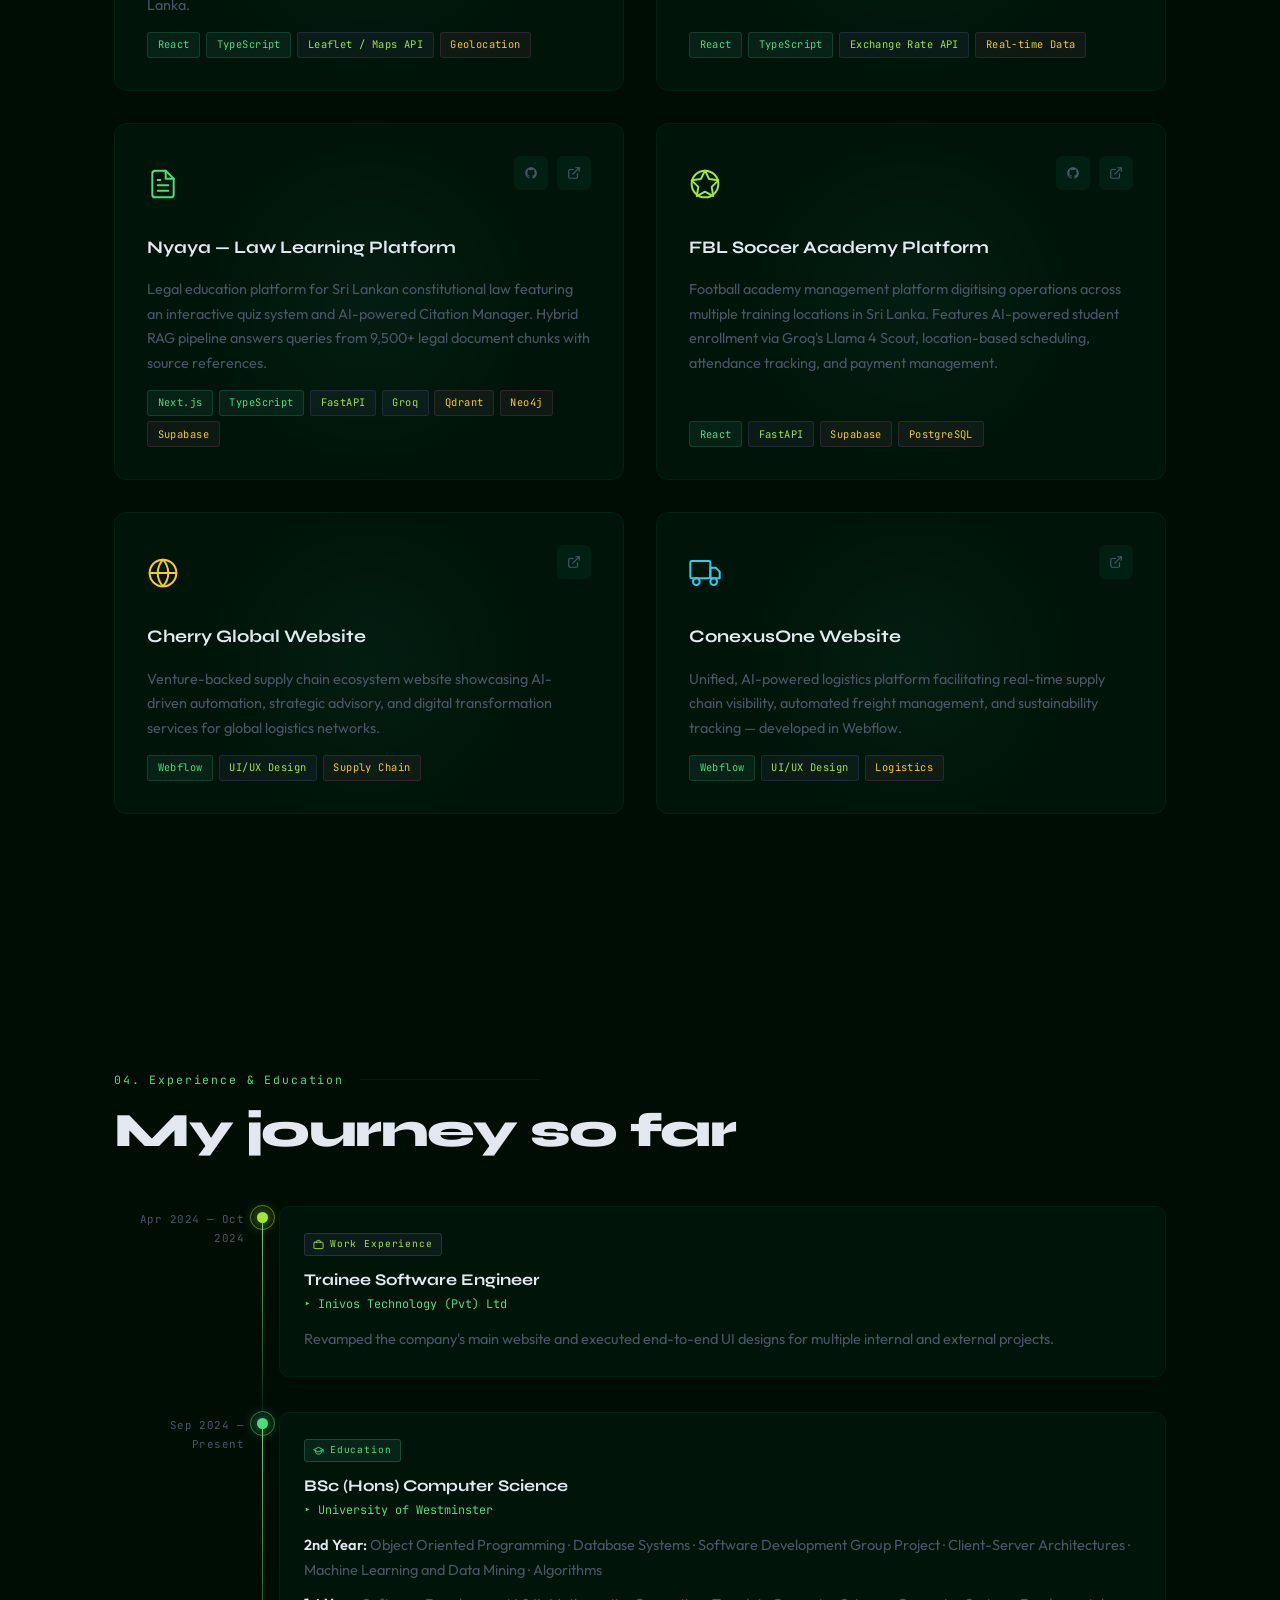
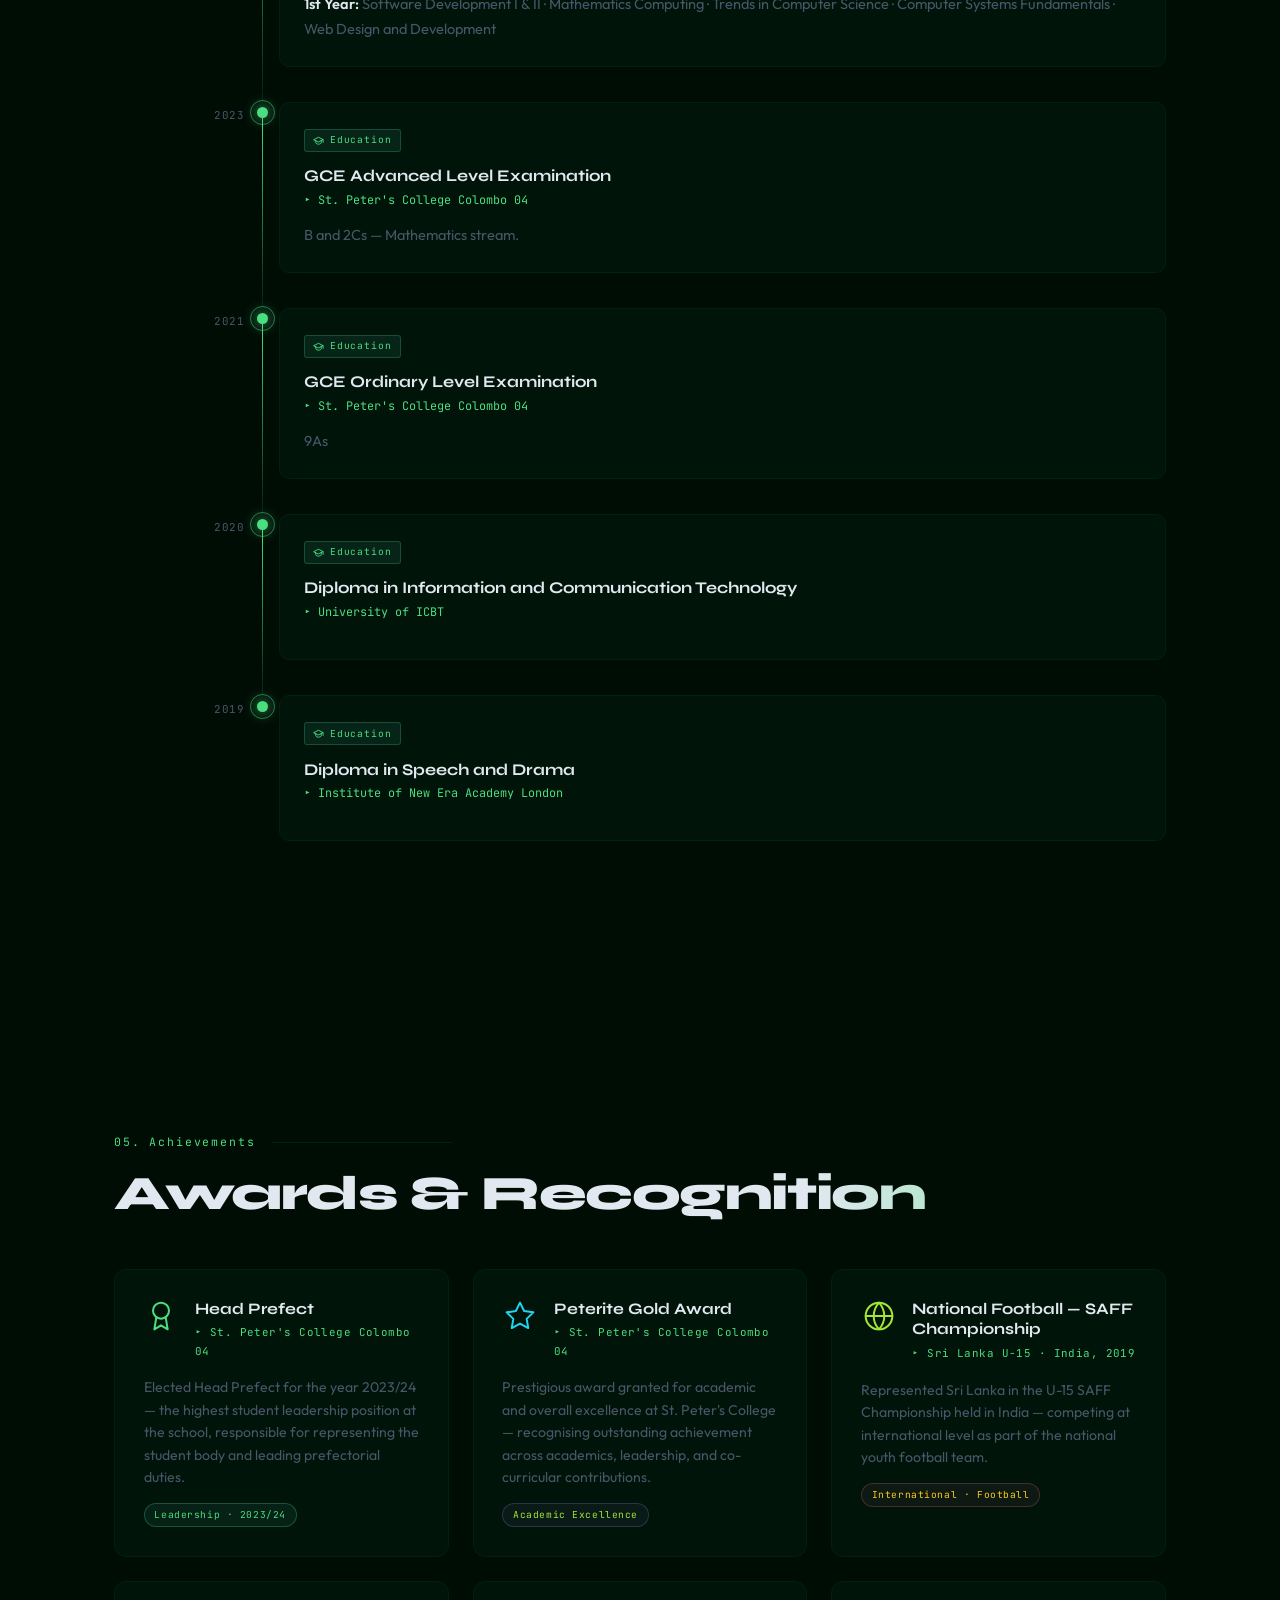
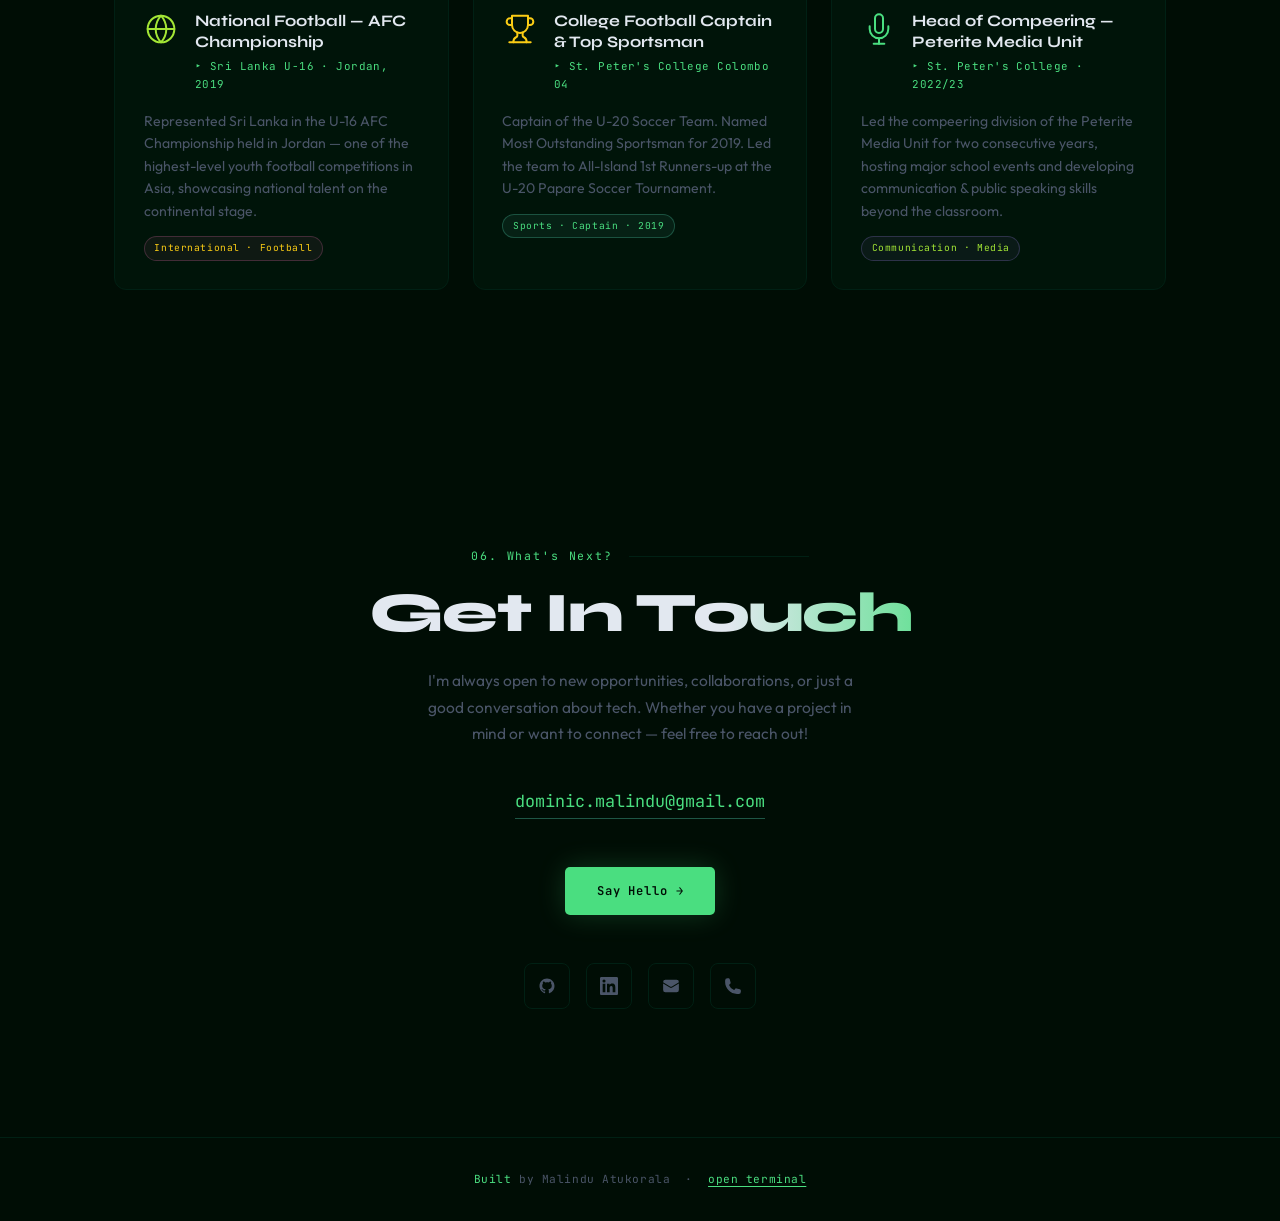
==== commit 5b96e50e: "SEO optimization" ====
--- a/index.html
+++ b/index.html
@@ -3,14 +3,95 @@
 <head>
 <meta charset="UTF-8"/>
 <meta name="viewport" content="width=device-width,initial-scale=1.0"/>
-<title>Malindu Atukorala</title>
+
+<!-- ═══════════════════════════════════════════
+     PRIMARY SEO
+════════════════════════════════════════════ -->
+<title>Malindu Atukorala | Software Engineer &amp; CS Student — Colombo, Sri Lanka</title>
+<meta name="description" content="Malindu Atukorala — Computer Science undergraduate at the University of Westminster and Software Engineer based in Colombo, Sri Lanka. Building impactful web apps with React, Next.js, Python, FastAPI, and AI."/>
+<meta name="keywords" content="Malindu Atukorala, software engineer Sri Lanka, web developer Colombo, React developer, Next.js, FastAPI, Python, AI developer, University of Westminster, portfolio"/>
+<meta name="author" content="Malindu Atukorala"/>
+<meta name="robots" content="index, follow"/>
+<link rel="canonical" href="https://malindu.atukorala.com/"/>
+
+<!-- ═══════════════════════════════════════════
+     OPEN GRAPH (Facebook, LinkedIn, WhatsApp)
+════════════════════════════════════════════ -->
+<meta property="og:type" content="website"/>
+<meta property="og:url" content="https://malindu.atukorala.com/"/>
+<meta property="og:title" content="Malindu Atukorala | Software Engineer &amp; CS Student"/>
+<meta property="og:description" content="CS undergraduate at the University of Westminster and Software Engineer from Colombo, Sri Lanka. Building impactful web apps with React, Python, FastAPI, and AI."/>
+<meta property="og:image" content="https://malindu.atukorala.com/assets/ProfilePic.jpeg"/>
+<meta property="og:image:alt" content="Malindu Atukorala — Software Engineer"/>
+<meta property="og:image:width" content="1200"/>
+<meta property="og:image:height" content="630"/>
+<meta property="og:site_name" content="Malindu Atukorala"/>
+<meta property="og:locale" content="en_US"/>
+
+<!-- ═══════════════════════════════════════════
+     TWITTER / X CARD
+════════════════════════════════════════════ -->
+<meta name="twitter:card" content="summary_large_image"/>
+<meta name="twitter:url" content="https://malindu.atukorala.com/"/>
+<meta name="twitter:title" content="Malindu Atukorala | Software Engineer &amp; CS Student"/>
+<meta name="twitter:description" content="CS undergraduate at the University of Westminster and Software Engineer from Colombo, Sri Lanka. Building web apps with React, Python, FastAPI, and AI."/>
+<meta name="twitter:image" content="https://malindu.atukorala.com/assets/ProfilePic.jpeg"/>
+<meta name="twitter:image:alt" content="Malindu Atukorala — Software Engineer"/>
+
+<!-- ═══════════════════════════════════════════
+     STRUCTURED DATA — Person (JSON-LD)
+════════════════════════════════════════════ -->
+<script type="application/ld+json">
+{
+  "@context": "https://schema.org",
+  "@type": "Person",
+  "name": "Malindu Atukorala",
+  "url": "https://malindu.atukorala.com",
+  "image": "https://malindu.atukorala.com/assets/ProfilePic.jpeg",
+  "jobTitle": "Software Engineer",
+  "description": "Computer Science undergraduate at the University of Westminster and Software Engineer based in Colombo, Sri Lanka.",
+  "alumniOf": {
+    "@type": "CollegeOrUniversity",
+    "name": "University of Westminster"
+  },
+  "address": {
+    "@type": "PostalAddress",
+    "addressLocality": "Colombo",
+    "addressCountry": "LK"
+  },
+  "email": "dominic.malindu@gmail.com",
+  "telephone": "+94776705206",
+  "knowsAbout": ["React", "Next.js", "JavaScript", "TypeScript", "Python", "FastAPI", "PostgreSQL", "Supabase", "AI", "Machine Learning"],
+  "sameAs": [
+    "https://github.com/malindu-atu",
+    "https://linkedin.com/in/malindu-atukorala"
+  ]
+}
+</script>
+
+<!-- ═══════════════════════════════════════════
+     STRUCTURED DATA — Website (JSON-LD)
+════════════════════════════════════════════ -->
+<script type="application/ld+json">
+{
+  "@context": "https://schema.org",
+  "@type": "WebSite",
+  "name": "Malindu Atukorala Portfolio",
+  "url": "https://malindu.atukorala.com",
+  "author": {
+    "@type": "Person",
+    "name": "Malindu Atukorala"
+  }
+}
+</script>
+
 <link href="https://fonts.googleapis.com/css2?family=Syne:wght@400;600;700;800&family=JetBrains+Mono:ital,wght@0,300;0,400;0,600;1,300&family=Outfit:wght@300;400;500;600&display=swap" rel="stylesheet"/>
 <link rel="stylesheet" href="css/styles.css"/>
 <link rel="icon" type="image/x-icon" href="assets/favicon.ico"/>
-  <link rel="icon" type="image/svg+xml" href="assets/favicon.svg"/>
-  <link rel="icon" type="image/png" sizes="32x32" href="assets/favicon-32x32.png"/>
-  <link rel="icon" type="image/png" sizes="16x16" href="assets/favicon-16x16.png"/>
-  <link rel="apple-touch-icon" sizes="180x180" href="assets/favicon-180x180.png"/>
+<link rel="icon" type="image/svg+xml" href="assets/favicon.svg"/>
+<link rel="icon" type="image/png" sizes="32x32" href="assets/favicon-32x32.png"/>
+<link rel="icon" type="image/png" sizes="16x16" href="assets/favicon-16x16.png"/>
+<link rel="apple-touch-icon" sizes="180x180" href="assets/favicon-180x180.png"/>
 </head>
 <body>
 <!-- LOADER -->
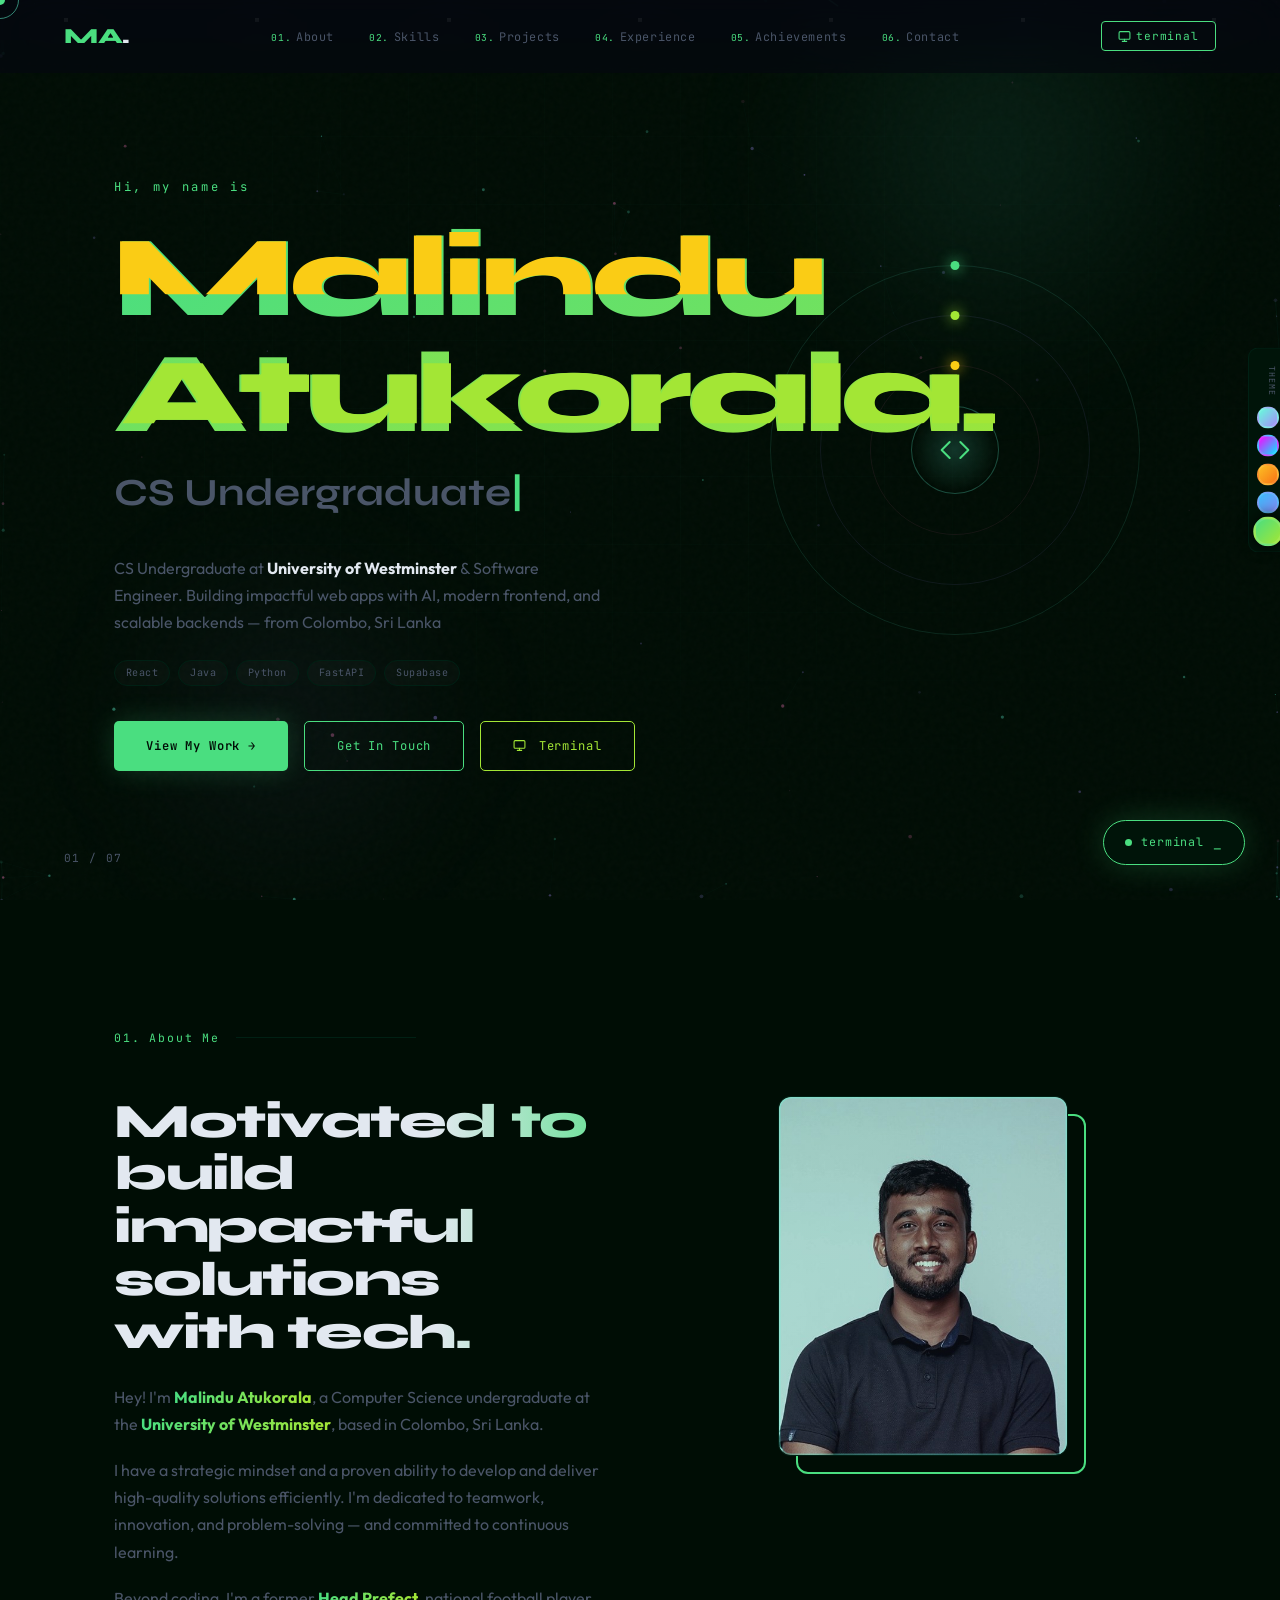
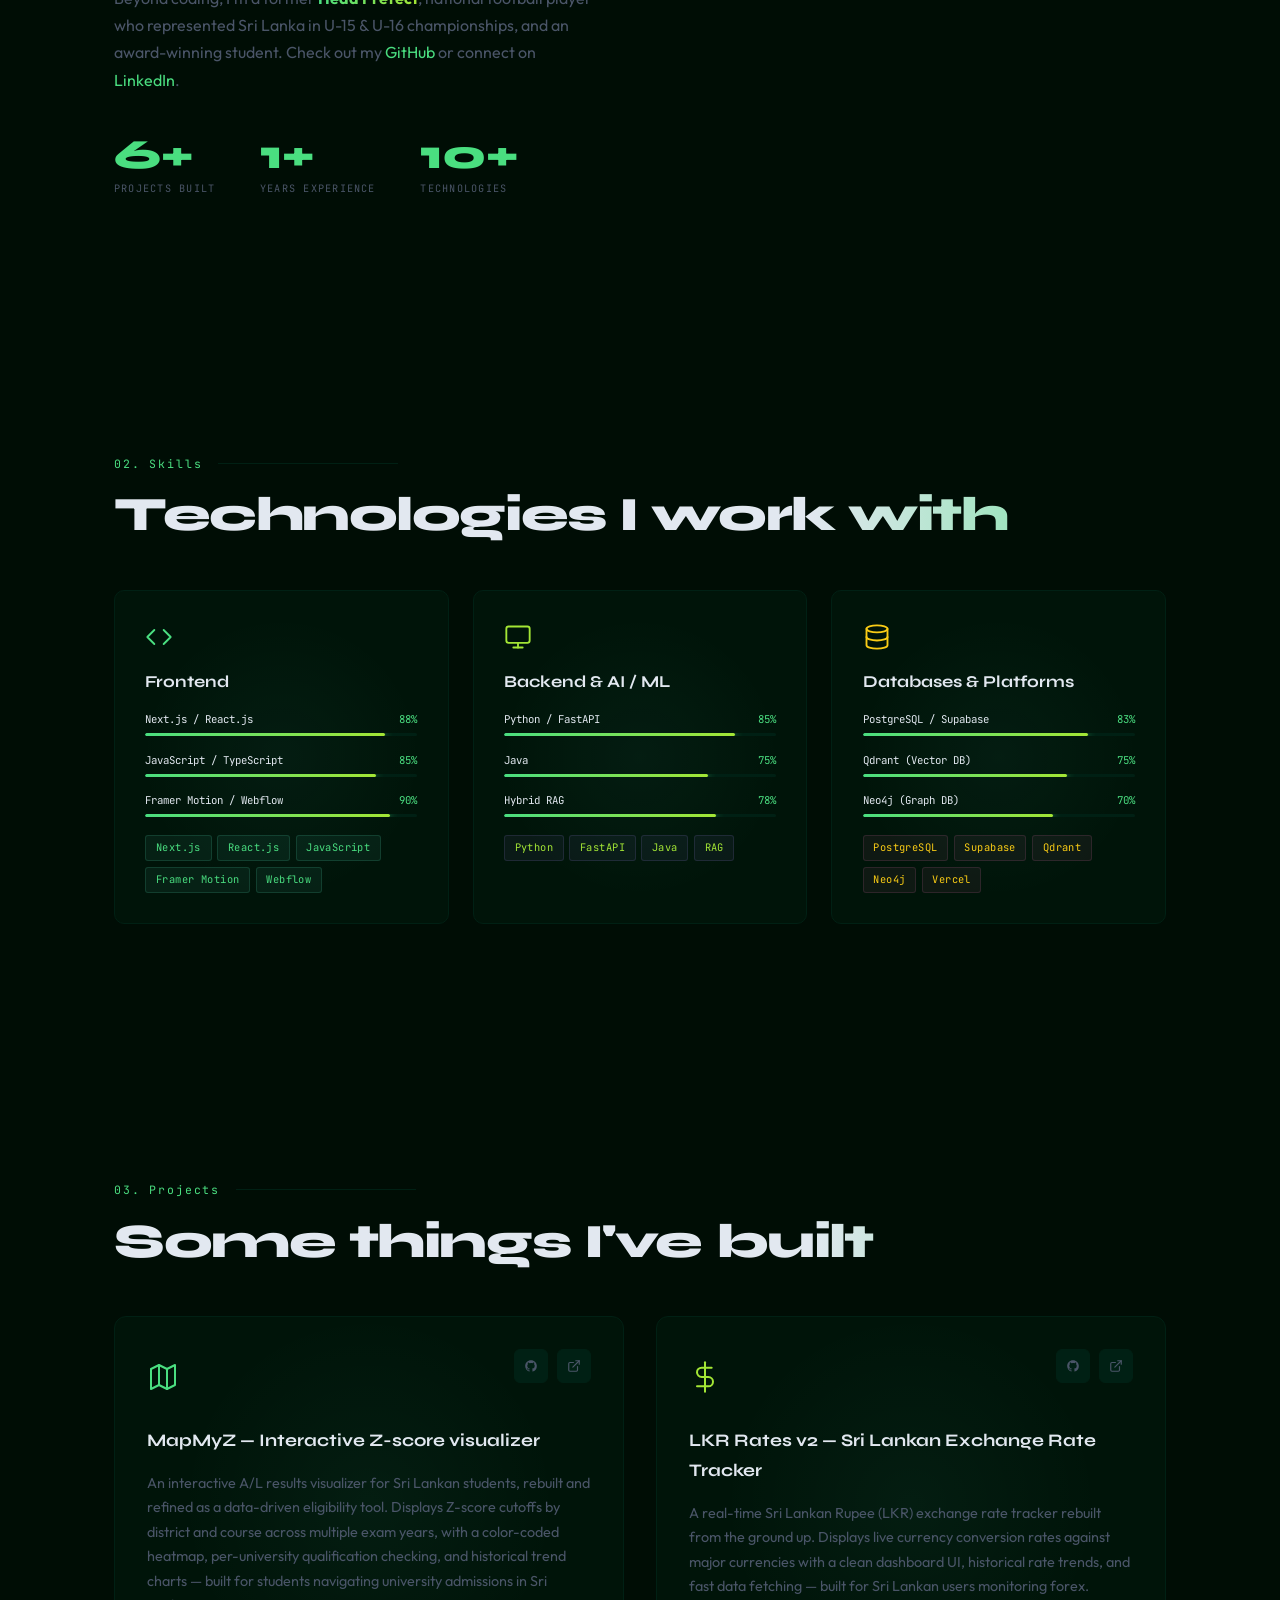
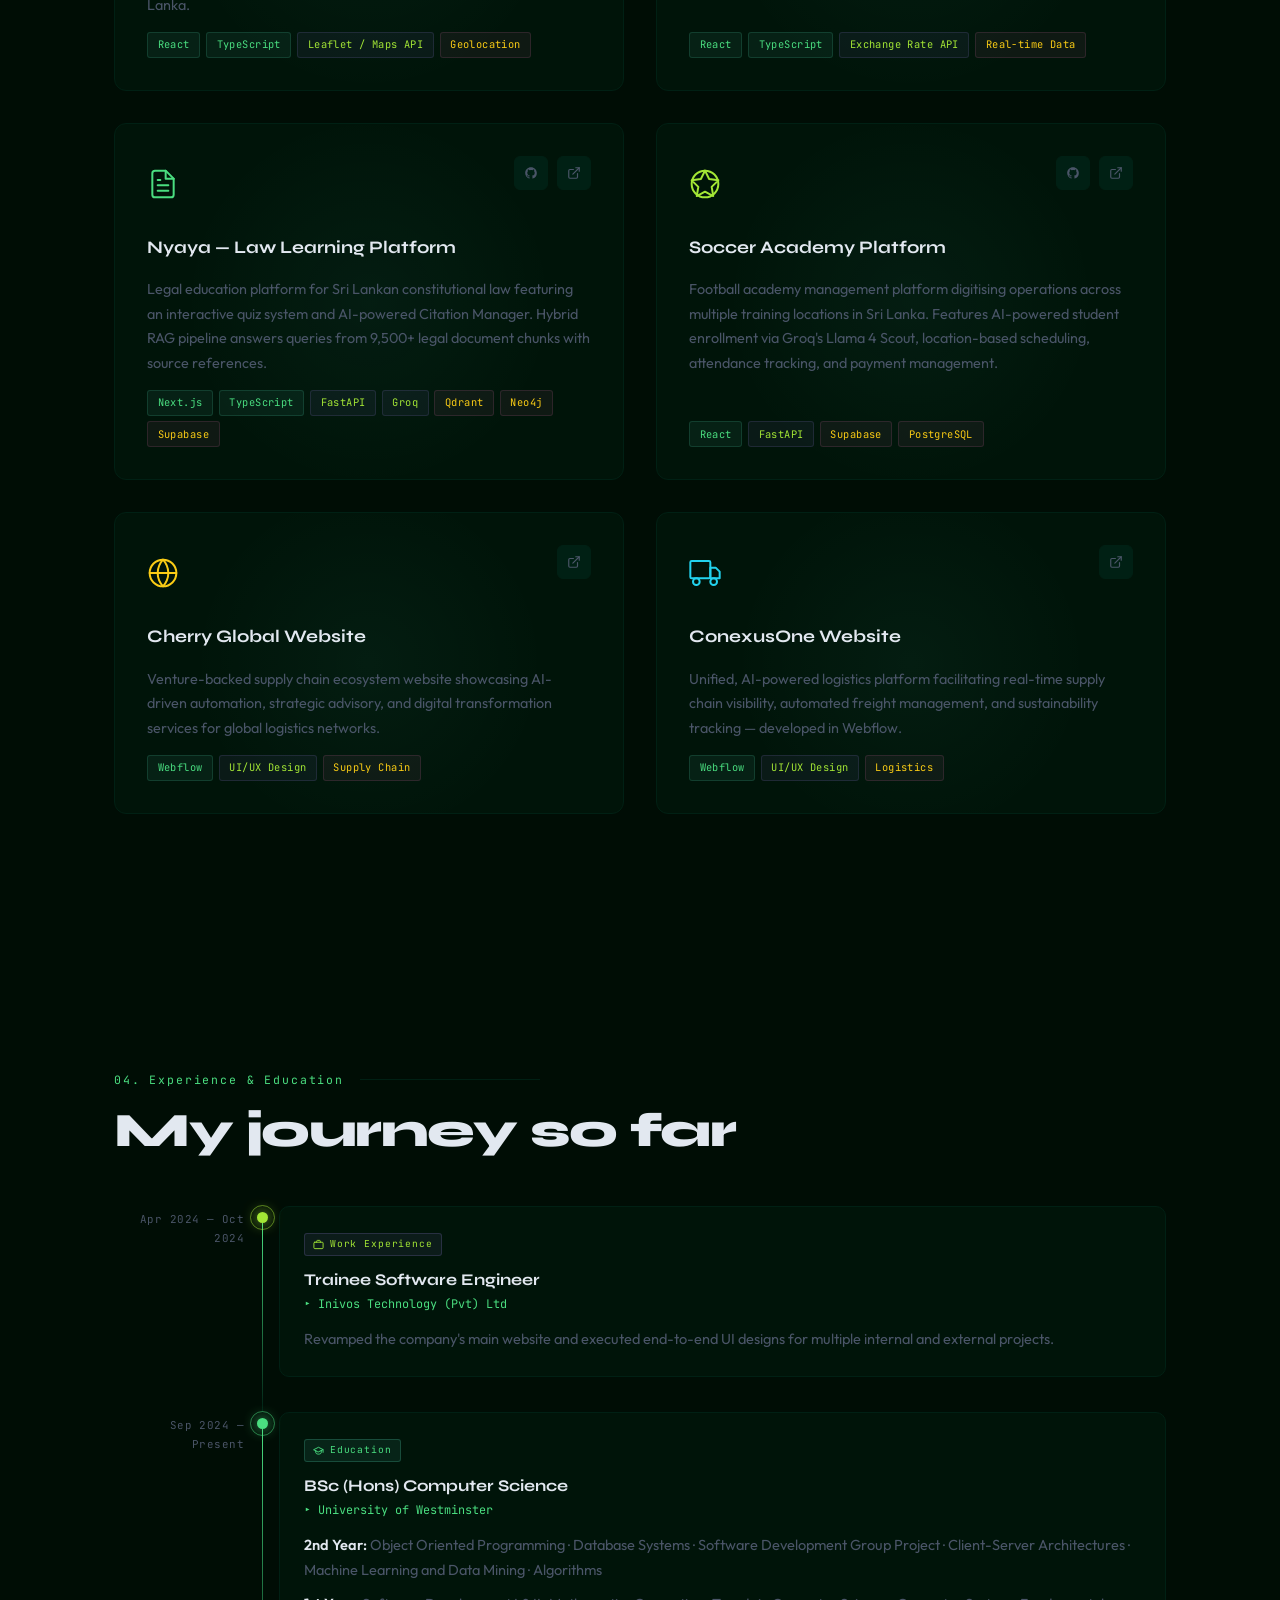
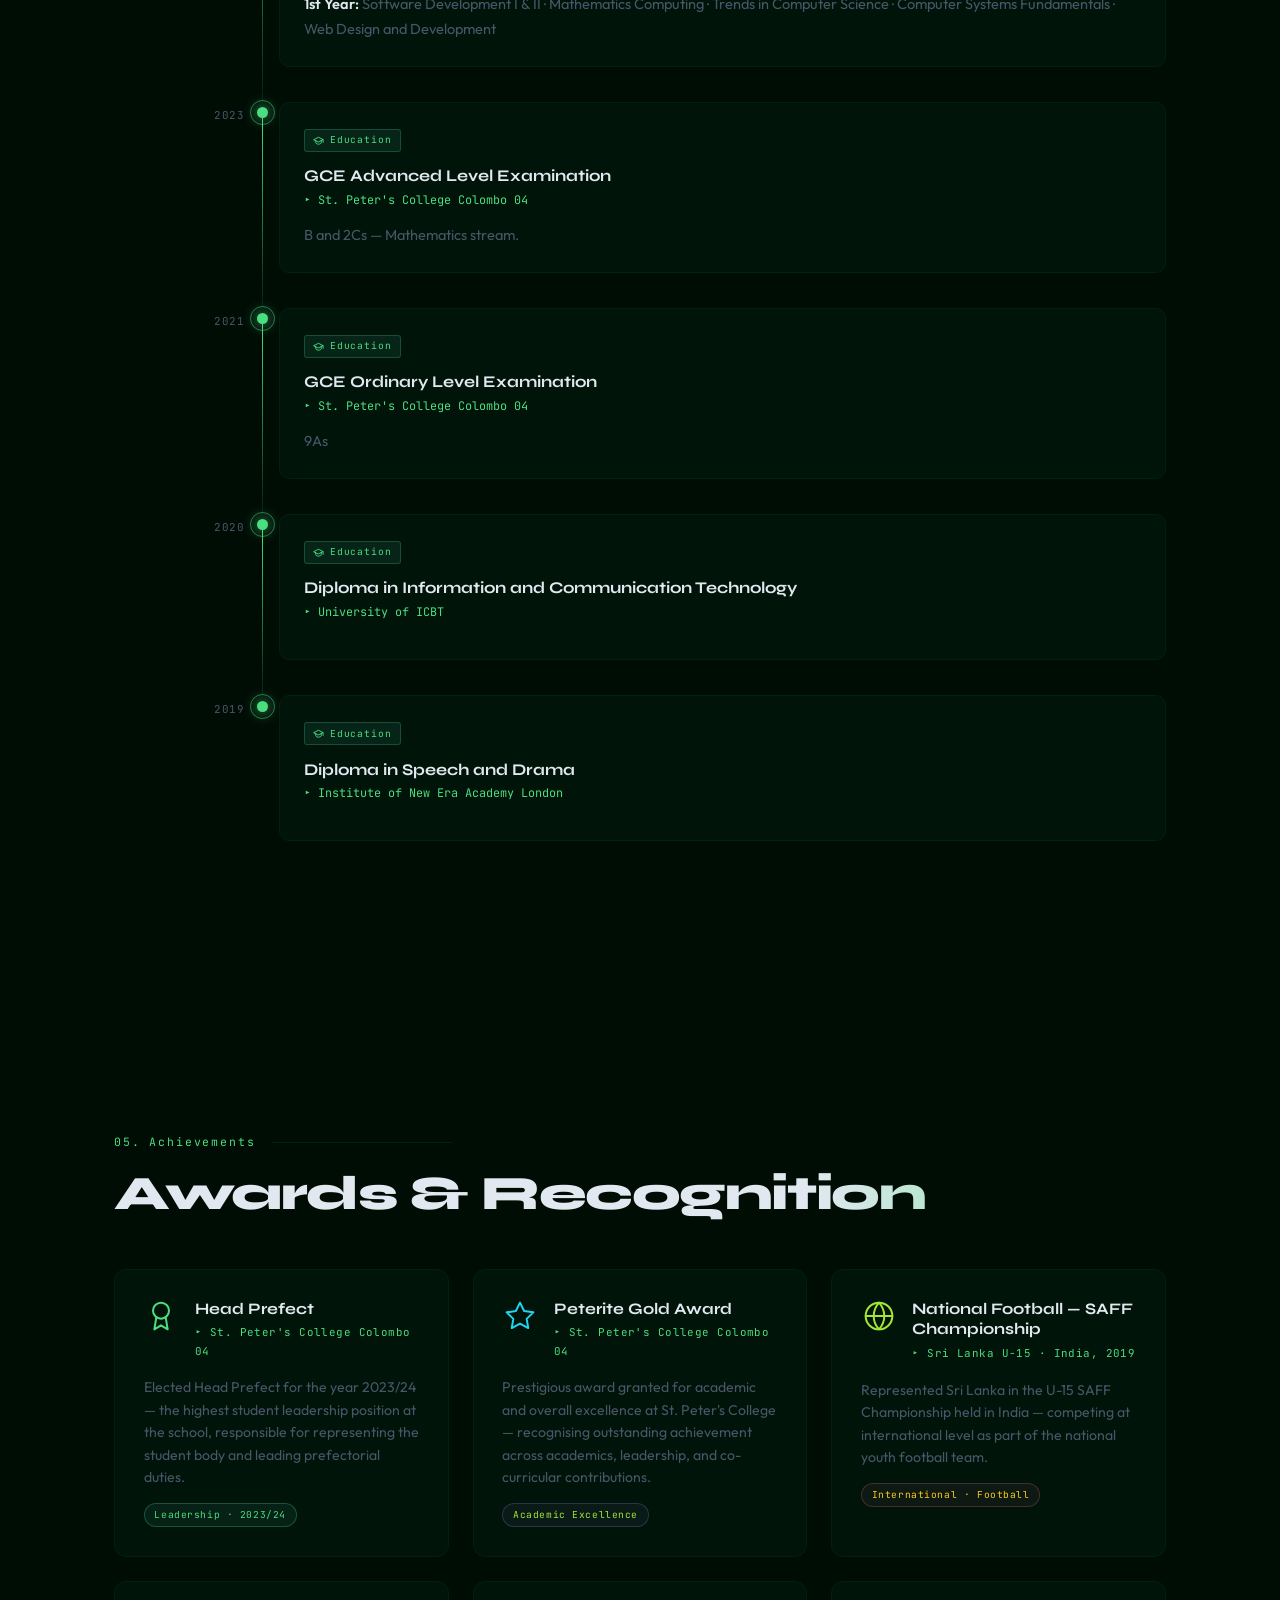
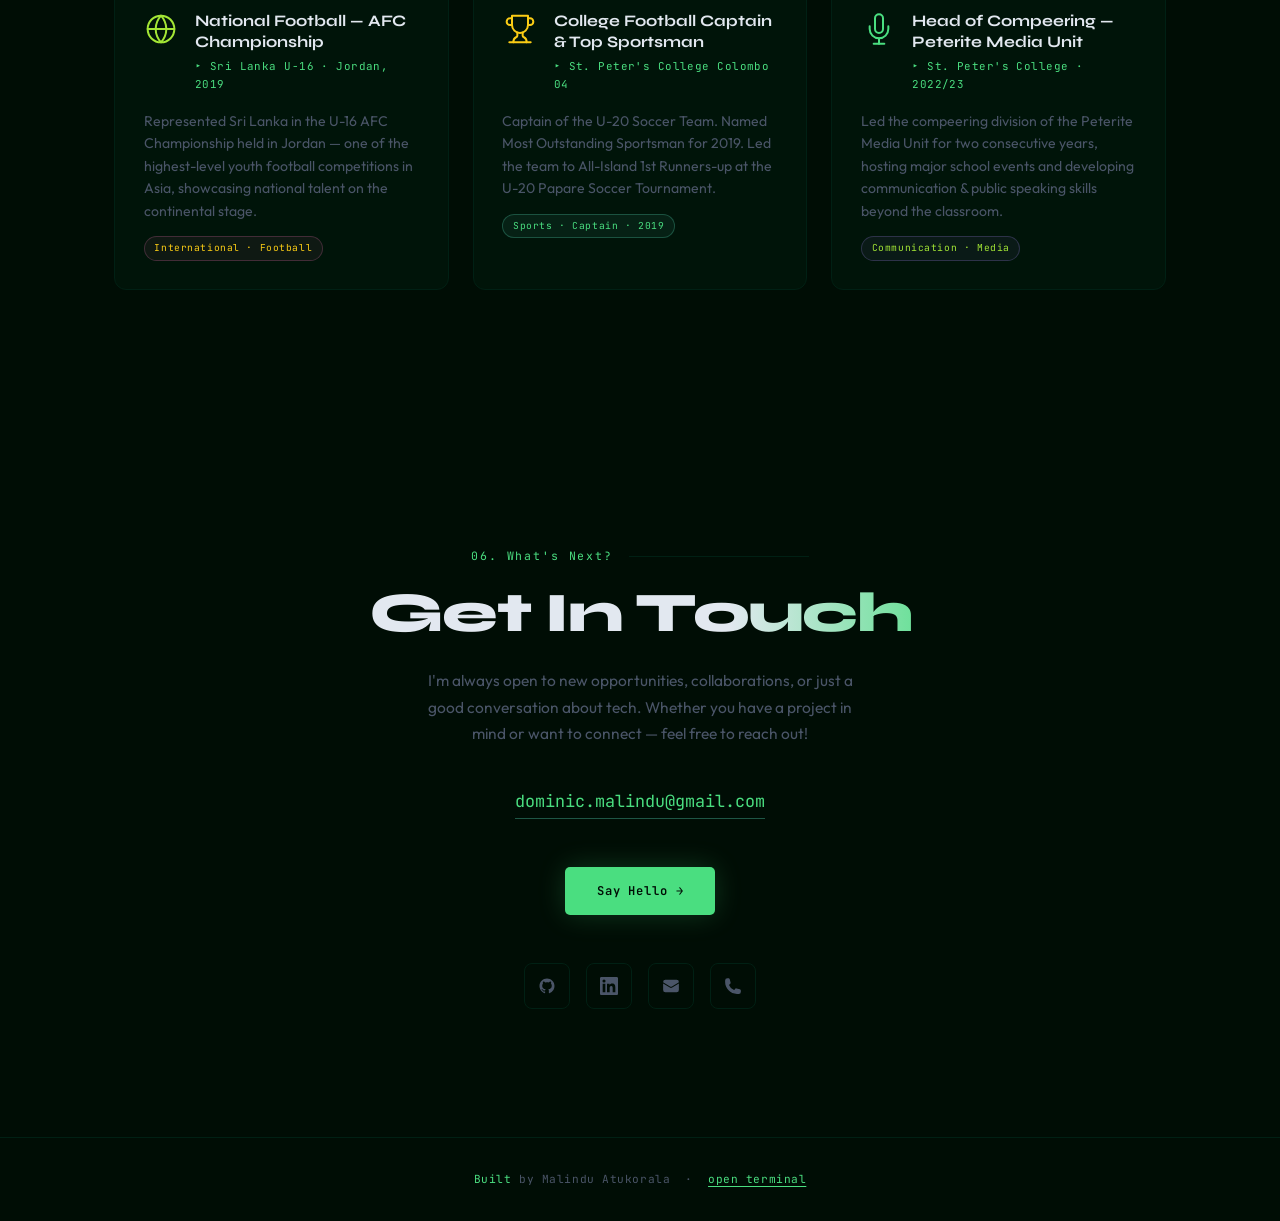
==== commit 45e573dc: "Add portfolio adjustments" ====
--- a/index.html
+++ b/index.html
@@ -329,7 +329,7 @@
         <div class="proj-head"><div class="proj-icon"><svg width="32" height="32" viewBox="0 0 24 24" fill="none" stroke="var(--a2)" stroke-width="1.5" stroke-linecap="round" stroke-linejoin="round"><circle cx="12" cy="12" r="10"/><polygon points="12 2 15.09 8.26 22 9.27 17 14.14 18.18 21.02 12 17.77 5.82 21.02 7 14.14 2 9.27 8.91 8.26 12 2"/></svg></div><div class="proj-links">
           <a href="https://github.com/malindu-atu/Football-Labs" target="_blank" class="plink" title="GitHub"><svg width="14" height="14" viewBox="0 0 24 24" fill="currentColor"><path d="M12 2C6.477 2 2 6.484 2 12.017c0 4.425 2.865 8.18 6.839 9.504.5.092.682-.217.682-.483 0-.237-.008-.868-.013-1.703-2.782.605-3.369-1.343-3.369-1.343-.454-1.158-1.11-1.466-1.11-1.466-.908-.62.069-.608.069-.608 1.003.07 1.531 1.032 1.531 1.032.892 1.53 2.341 1.088 2.91.832.092-.647.35-1.088.636-1.338-2.22-.253-4.555-1.113-4.555-4.951 0-1.093.39-1.988 1.029-2.688-.103-.253-.446-1.272.098-2.65 0 0 .84-.27 2.75 1.026A9.564 9.564 0 0112 6.844c.85.004 1.705.115 2.504.337 1.909-1.296 2.747-1.027 2.747-1.027.546 1.379.202 2.398.1 2.651.64.7 1.028 1.595 1.028 2.688 0 3.848-2.339 4.695-4.566 4.943.359.309.678.92.678 1.855 0 1.338-.012 2.419-.012 2.747 0 .268.18.58.688.482A10.019 10.019 0 0022 12.017C22 6.484 17.522 2 12 2z"/></svg></a>
           <a href="https://football-labs.vercel.app/" target="_blank" class="plink" title="Live"><svg width="14" height="14" viewBox="0 0 24 24" fill="none" stroke="currentColor" stroke-width="2" stroke-linecap="round" stroke-linejoin="round"><path d="M18 13v6a2 2 0 0 1-2 2H5a2 2 0 0 1-2-2V8a2 2 0 0 1 2-2h6"/><polyline points="15 3 21 3 21 9"/><line x1="10" y1="14" x2="21" y2="3"/></svg></a></div></div>
-        <h3>FBL Soccer Academy Platform</h3>
+        <h3>Soccer Academy Platform</h3>
         <p>Football academy management platform digitising operations across multiple training locations in Sri Lanka. Features AI-powered student enrollment via Groq's Llama 4 Scout, location-based scheduling, attendance tracking, and payment management.</p>
         <div class="tags"><span class="tag">React</span><span class="tag p">FastAPI</span><span class="tag k">Supabase</span><span class="tag k">PostgreSQL</span></div>
       </div>
--- a/css/styles.css
+++ b/css/styles.css
@@ -268,7 +268,7 @@
 
 /* FAB */
 #term-fab{position:fixed;bottom:2.2rem;right:2.2rem;z-index:4000;display:flex;align-items:center;gap:.55rem;padding:.75rem 1.3rem;border-radius:40px;background:var(--card);border:1px solid var(--accent);color:var(--accent);font-family:var(--fm);font-size:.73rem;cursor:none;letter-spacing:.08em;box-shadow:0 0 32px var(--glow);transition:transform .25s,box-shadow .25s,background .25s;animation:fabFloat 3.5s ease-in-out infinite}
-#term-fab:hover{background:rgba(100,255,218,.1);transform:translateY(-5px) scale(1.06);box-shadow:0 0 55px var(--glow),0 14px 32px rgba(0,0,0,.4)}
+#term-fab:hover{background:rgba(100,255,218,.1);transform:translateY(-4px) scale(1.04);box-shadow:0 0 55px var(--glow),0 14px 32px rgba(0,0,0,.4);animation-play-state:paused}
 .fab-dot{width:7px;height:7px;border-radius:50%;background:var(--accent);animation:fabDot 1.2s ease-in-out infinite}
 @keyframes fabFloat{0%,100%{transform:translateY(0)}50%{transform:translateY(-7px)}}
 @keyframes fabDot{0%,100%{opacity:1;box-shadow:0 0 6px var(--accent)}50%{opacity:.3;box-shadow:none}}
